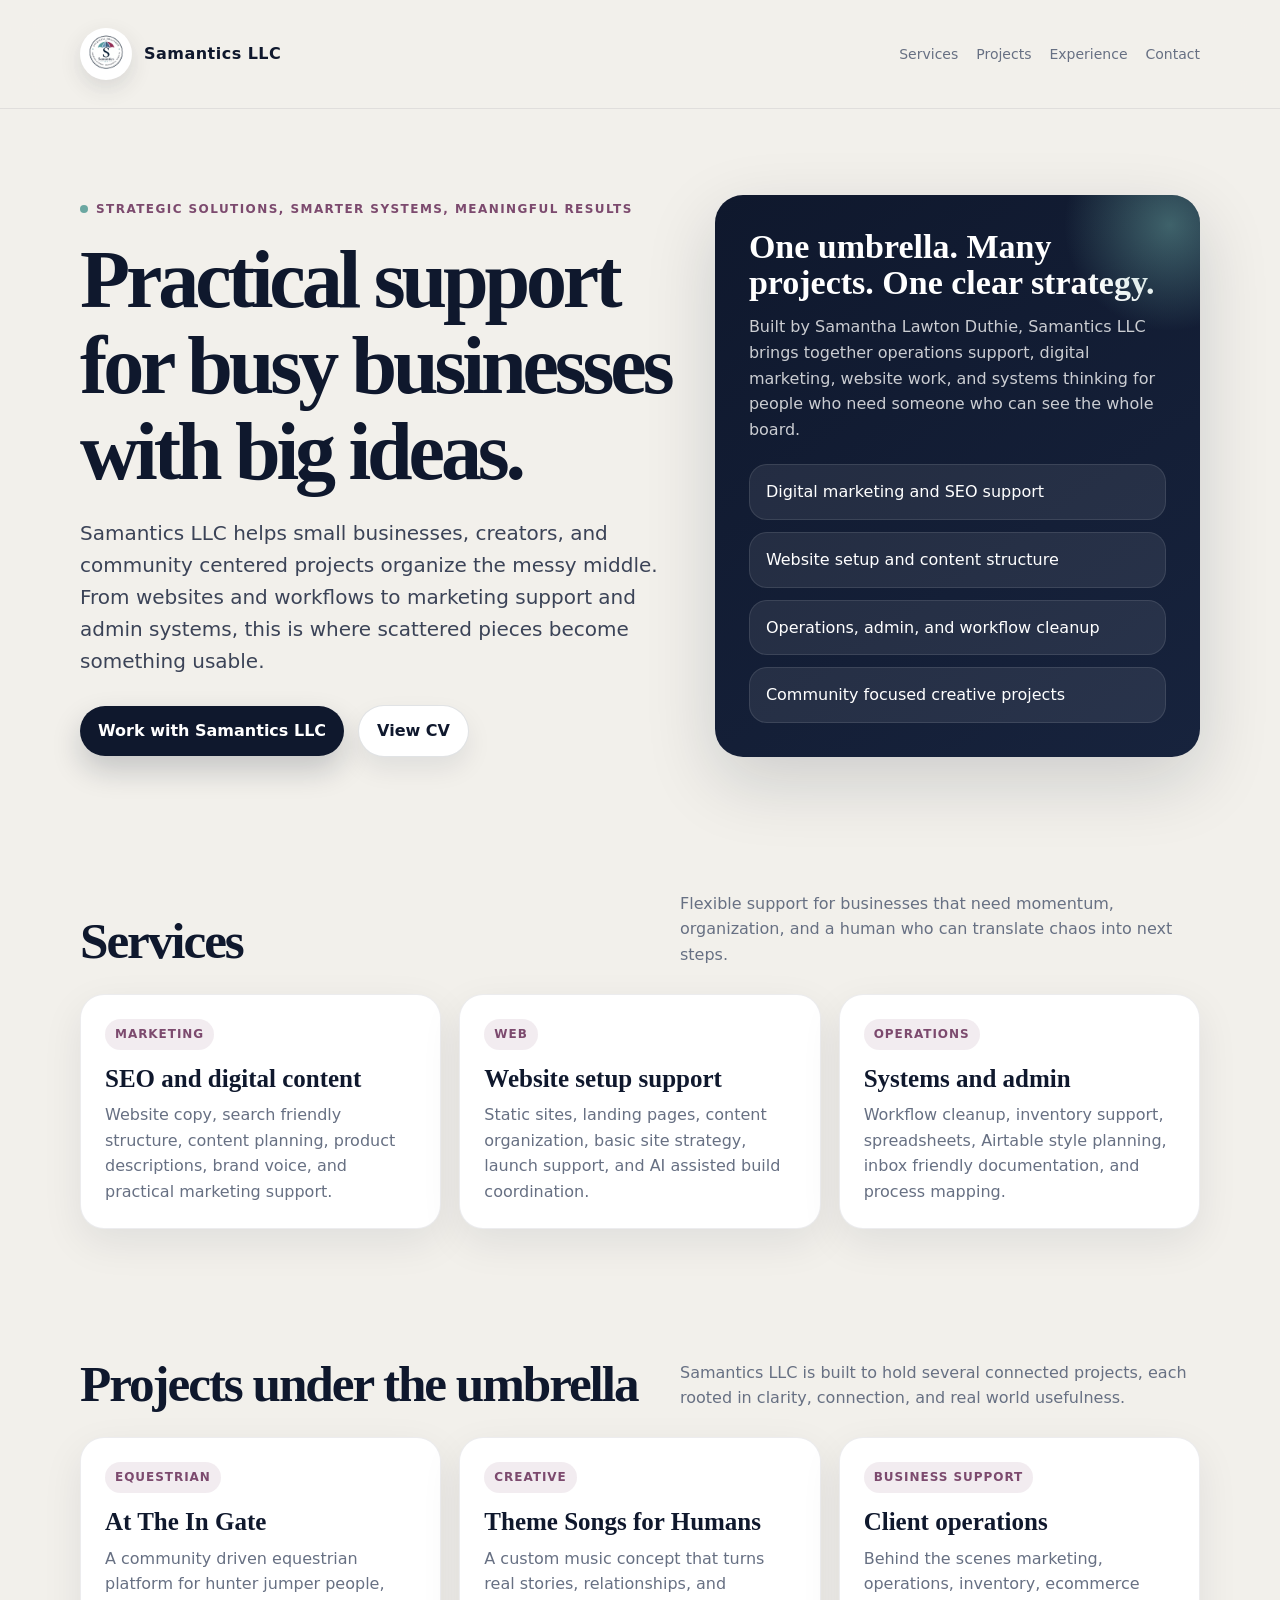
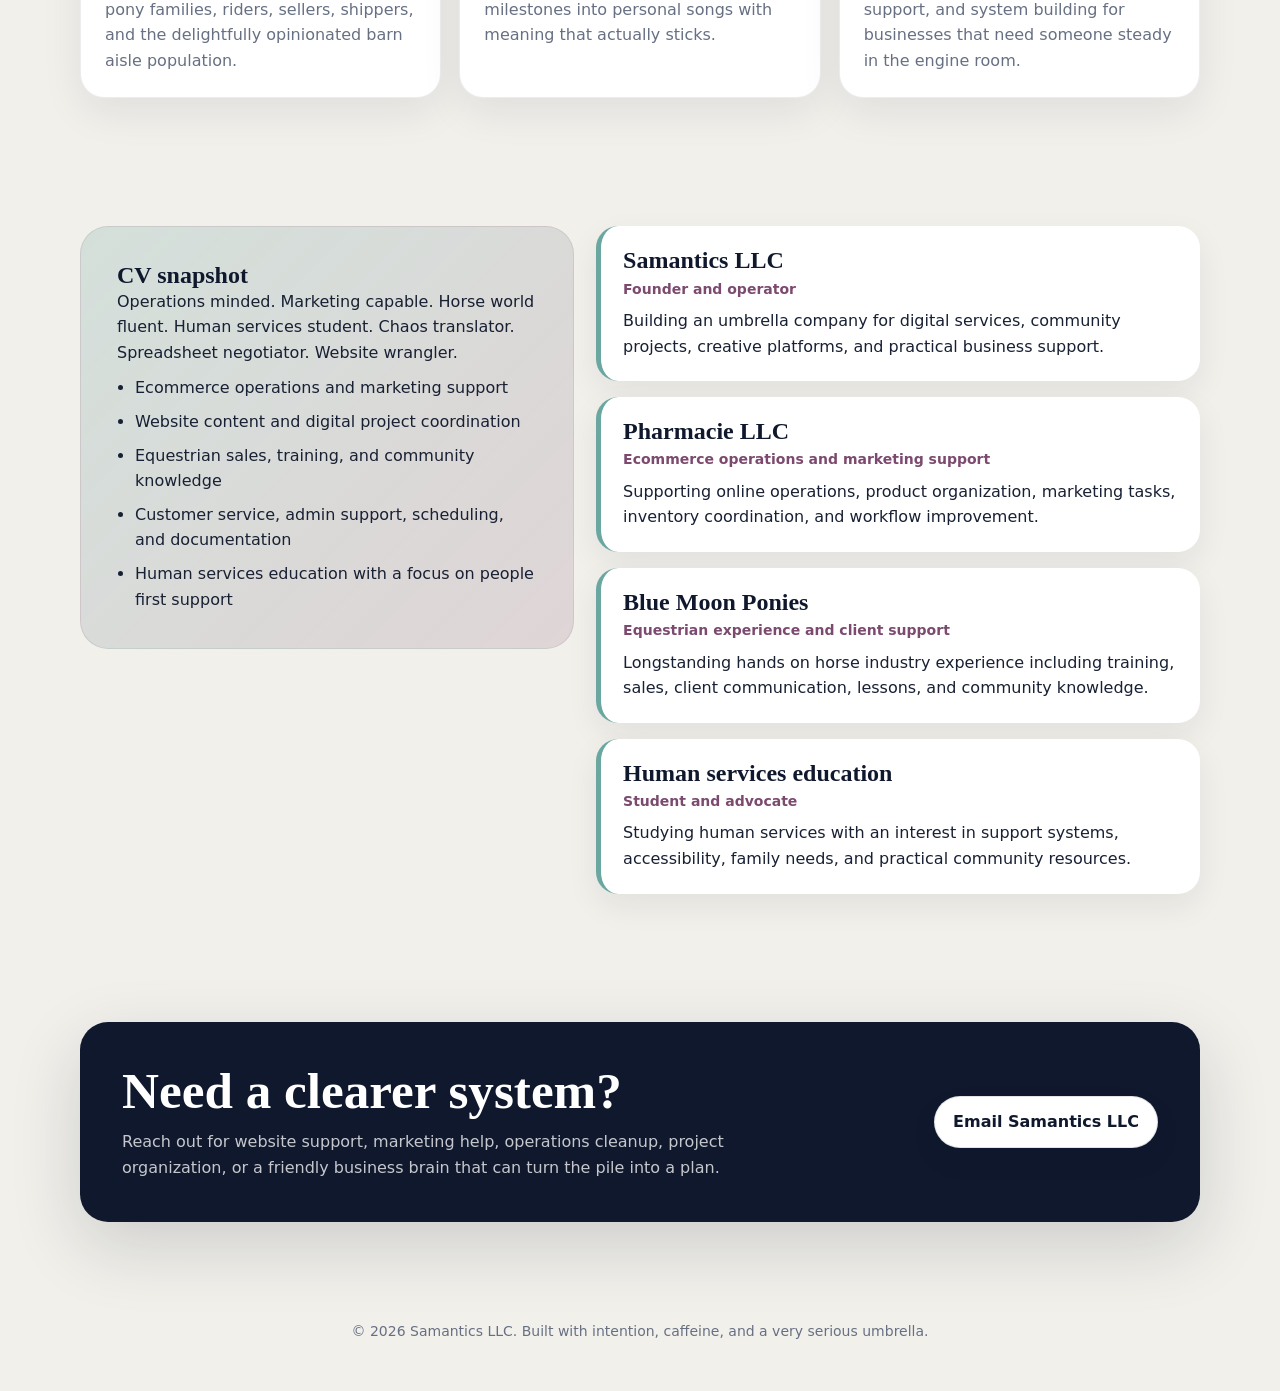
==== index.html @ dbeb3ad8 "first commit" ====
<!DOCTYPE html>
<html lang="en">
<head>
  <meta charset="UTF-8" />
  <meta name="viewport" content="width=device-width, initial-scale=1.0" />
  <title>Samantics LLC | Samantha Lawton Duthie</title>
  <meta name="description" content="Samantics LLC provides strategic solutions, smarter systems, and meaningful results for small businesses, creators, and community driven projects." />
  <style>
    :root {
      --navy: #0f182d;
      --teal: #6ba7a1;
      --blue: #8faec9;
      --plum: #7c4a6e;
      --coral: #e18a7a;
      --cream: #f2f0eb;
      --white: #ffffff;
      --ink: #182033;
      --muted: #677083;
      --shadow: 0 24px 70px rgba(15, 24, 45, 0.16);
      --radius: 28px;
    }

    * {
      box-sizing: border-box;
      margin: 0;
      padding: 0;
    }

    body {
      font-family: Inter, ui-sans-serif, system-ui, -apple-system, BlinkMacSystemFont, "Segoe UI", sans-serif;
      background: var(--cream);
      color: var(--ink);
      line-height: 1.6;
    }

    a {
      color: inherit;
      text-decoration: none;
    }

    .page {
      width: min(1120px, calc(100% - 32px));
      margin: 0 auto;
    }

    header {
      padding: 28px 0;
      position: sticky;
      top: 0;
      z-index: 10;
      backdrop-filter: blur(16px);
      background: rgba(242, 240, 235, 0.84);
      border-bottom: 1px solid rgba(15, 24, 45, 0.08);
    }

    .nav {
      display: flex;
      align-items: center;
      justify-content: space-between;
      gap: 24px;
    }

    .brand {
      display: flex;
      align-items: center;
      gap: 12px;
      font-weight: 800;
      letter-spacing: 0.03em;
      color: var(--navy);
    }

    .brand-mark {
      width: 42px;
      height: 42px;
      border-radius: 999px;
      border: 2px solid var(--navy);
      display: grid;
      place-items: center;
      font-family: Georgia, serif;
      font-size: 28px;
      font-weight: 700;
      background: var(--white);
      box-shadow: 0 8px 22px rgba(15, 24, 45, 0.12);
    }

    .nav-links {
      display: flex;
      align-items: center;
      gap: 18px;
      font-size: 14px;
      color: var(--muted);
    }

    .nav-links a:hover {
      color: var(--plum);
    }

    .button {
      display: inline-flex;
      align-items: center;
      justify-content: center;
      border-radius: 999px;
      padding: 12px 18px;
      background: var(--navy);
      color: var(--white);
      font-weight: 700;
      box-shadow: 0 14px 30px rgba(15, 24, 45, 0.2);
      transition: transform 0.2s ease, box-shadow 0.2s ease;
    }

    .button:hover {
      transform: translateY(-2px);
      box-shadow: 0 18px 36px rgba(15, 24, 45, 0.24);
    }

    .hero {
      padding: 86px 0 70px;
      display: grid;
      grid-template-columns: 1.1fr 0.9fr;
      gap: 42px;
      align-items: center;
    }

    .eyebrow {
      display: inline-flex;
      align-items: center;
      gap: 8px;
      color: var(--plum);
      font-weight: 800;
      letter-spacing: 0.12em;
      text-transform: uppercase;
      font-size: 12px;
      margin-bottom: 18px;
    }

    .eyebrow span {
      width: 8px;
      height: 8px;
      border-radius: 999px;
      background: var(--teal);
    }

    h1, h2, h3 {
      font-family: Georgia, "Times New Roman", serif;
      line-height: 1.05;
      color: var(--navy);
    }

    h1 {
      font-size: clamp(44px, 7vw, 82px);
      letter-spacing: -0.05em;
      margin-bottom: 22px;
    }

    .hero p {
      font-size: 20px;
      color: #3b4357;
      max-width: 680px;
      margin-bottom: 28px;
    }

    .hero-actions {
      display: flex;
      flex-wrap: wrap;
      gap: 14px;
      align-items: center;
    }

    .button.secondary {
      background: var(--white);
      color: var(--navy);
      border: 1px solid rgba(15, 24, 45, 0.12);
      box-shadow: 0 12px 26px rgba(15, 24, 45, 0.08);
    }

    .hero-card {
      background: linear-gradient(145deg, var(--navy), #17233d);
      color: var(--white);
      border-radius: var(--radius);
      padding: 34px;
      box-shadow: var(--shadow);
      position: relative;
      overflow: hidden;
    }

    .hero-card::before {
      content: "";
      position: absolute;
      inset: -80px -80px auto auto;
      width: 220px;
      height: 220px;
      border-radius: 999px;
      background: radial-gradient(circle, rgba(107, 167, 161, 0.5), transparent 68%);
    }

    .hero-card h2 {
      color: var(--white);
      font-size: 34px;
      margin-bottom: 14px;
    }

    .hero-card p {
      color: rgba(255, 255, 255, 0.78);
      font-size: 16px;
      margin-bottom: 22px;
    }

    .quick-list {
      display: grid;
      gap: 12px;
    }

    .quick-list div {
      padding: 14px 16px;
      border-radius: 18px;
      background: rgba(255, 255, 255, 0.08);
      border: 1px solid rgba(255, 255, 255, 0.1);
    }

    section {
      padding: 64px 0;
    }

    .section-head {
      display: flex;
      align-items: end;
      justify-content: space-between;
      gap: 24px;
      margin-bottom: 26px;
    }

    .section-head h2 {
      font-size: clamp(34px, 4vw, 52px);
      letter-spacing: -0.04em;
    }

    .section-head p {
      color: var(--muted);
      max-width: 520px;
    }

    .grid {
      display: grid;
      grid-template-columns: repeat(3, 1fr);
      gap: 18px;
    }

    .card {
      background: var(--white);
      border-radius: 24px;
      padding: 24px;
      border: 1px solid rgba(15, 24, 45, 0.08);
      box-shadow: 0 14px 40px rgba(15, 24, 45, 0.08);
    }

    .card h3 {
      font-size: 25px;
      margin-bottom: 10px;
    }

    .card p, .card li {
      color: var(--muted);
    }

    .tag {
      display: inline-flex;
      margin-bottom: 16px;
      color: var(--plum);
      background: rgba(124, 74, 110, 0.1);
      border-radius: 999px;
      padding: 6px 10px;
      font-size: 12px;
      font-weight: 800;
      text-transform: uppercase;
      letter-spacing: 0.08em;
    }

    .split {
      display: grid;
      grid-template-columns: 0.9fr 1.1fr;
      gap: 22px;
      align-items: start;
    }

    .resume-list {
      display: grid;
      gap: 16px;
    }

    .resume-item {
      padding: 22px;
      background: var(--white);
      border-radius: 22px;
      border-left: 5px solid var(--teal);
      box-shadow: 0 12px 32px rgba(15, 24, 45, 0.07);
    }

    .resume-item h3 {
      font-size: 24px;
      margin-bottom: 4px;
    }

    .meta {
      color: var(--plum);
      font-weight: 800;
      font-size: 14px;
      margin-bottom: 8px;
    }

    ul {
      padding-left: 18px;
      margin-top: 10px;
    }

    li + li {
      margin-top: 8px;
    }

    .banner {
      background: linear-gradient(135deg, rgba(107, 167, 161, 0.22), rgba(124, 74, 110, 0.16));
      border-radius: var(--radius);
      padding: 36px;
      border: 1px solid rgba(15, 24, 45, 0.08);
    }

    .contact {
      background: var(--navy);
      color: var(--white);
      border-radius: var(--radius);
      padding: 42px;
      display: grid;
      grid-template-columns: 1fr auto;
      gap: 22px;
      align-items: center;
      box-shadow: var(--shadow);
    }

    .contact h2 {
      color: var(--white);
      font-size: clamp(34px, 4vw, 54px);
      margin-bottom: 12px;
    }

    .contact p {
      color: rgba(255, 255, 255, 0.76);
      max-width: 650px;
    }

    footer {
      padding: 34px 0 48px;
      color: var(--muted);
      font-size: 14px;
      text-align: center;
    }

    @media (max-width: 900px) {
      .hero, .split, .contact {
        grid-template-columns: 1fr;
      }

      .grid {
        grid-template-columns: 1fr;
      }

      .section-head {
        display: block;
      }

      .section-head p {
        margin-top: 12px;
      }

      .nav-links {
        display: none;
      }
    }
  </style>
</head>
<body>
  <header>
    <div class="page nav">
      <a class="brand" href="#top" aria-label="Samantics LLC home">
        <img src="samantics-logo.png" alt="Samantics LLC Logo" style="width:52px;height:52px;border-radius:999px;object-fit:contain;background:white;padding:2px;box-shadow:0 8px 22px rgba(15,24,45,0.12);">
        <span>Samantics LLC</span>
      </a>
      <nav class="nav-links" aria-label="Main navigation">
        <a href="#services">Services</a>
        <a href="#projects">Projects</a>
        <a href="#experience">Experience</a>
        <a href="#contact">Contact</a>
      </nav>
    </div>
  </header>

  <main id="top" class="page">
    <section class="hero">
      <div>
        <div class="eyebrow"><span></span> Strategic solutions, smarter systems, meaningful results</div>
        <h1>Practical support for busy businesses with big ideas.</h1>
        <p>Samantics LLC helps small businesses, creators, and community centered projects organize the messy middle. From websites and workflows to marketing support and admin systems, this is where scattered pieces become something usable.</p>
        <div class="hero-actions">
          <a class="button" href="mailto:slduthie@gmail.com">Work with Samantics LLC</a>
          <a class="button secondary" href="#experience">View CV</a>
        </div>
      </div>
      <aside class="hero-card" aria-label="About Samantics">
        <h2>One umbrella. Many projects. One clear strategy.</h2>
        <p>Built by Samantha Lawton Duthie, Samantics LLC brings together operations support, digital marketing, website work, and systems thinking for people who need someone who can see the whole board.</p>
        <div class="quick-list">
          <div>Digital marketing and SEO support</div>
          <div>Website setup and content structure</div>
          <div>Operations, admin, and workflow cleanup</div>
          <div>Community focused creative projects</div>
        </div>
      </aside>
    </section>

    <section id="services">
      <div class="section-head">
        <h2>Services</h2>
        <p>Flexible support for businesses that need momentum, organization, and a human who can translate chaos into next steps.</p>
      </div>
      <div class="grid">
        <article class="card">
          <span class="tag">Marketing</span>
          <h3>SEO and digital content</h3>
          <p>Website copy, search friendly structure, content planning, product descriptions, brand voice, and practical marketing support.</p>
        </article>
        <article class="card">
          <span class="tag">Web</span>
          <h3>Website setup support</h3>
          <p>Static sites, landing pages, content organization, basic site strategy, launch support, and AI assisted build coordination.</p>
        </article>
        <article class="card">
          <span class="tag">Operations</span>
          <h3>Systems and admin</h3>
          <p>Workflow cleanup, inventory support, spreadsheets, Airtable style planning, inbox friendly documentation, and process mapping.</p>
        </article>
      </div>
    </section>

    <section id="projects">
      <div class="section-head">
        <h2>Projects under the umbrella</h2>
        <p>Samantics LLC is built to hold several connected projects, each rooted in clarity, connection, and real world usefulness.</p>
      </div>
      <div class="grid">
        <article class="card">
          <span class="tag">Equestrian</span>
          <h3>At The In Gate</h3>
          <p>A community driven equestrian platform for hunter jumper people, pony families, riders, sellers, shippers, and the delightfully opinionated barn aisle population.</p>
        </article>
        <article class="card">
          <span class="tag">Creative</span>
          <h3>Theme Songs for Humans</h3>
          <p>A custom music concept that turns real stories, relationships, and milestones into personal songs with meaning that actually sticks.</p>
        </article>
        <article class="card">
          <span class="tag">Business support</span>
          <h3>Client operations</h3>
          <p>Behind the scenes marketing, operations, inventory, ecommerce support, and system building for businesses that need someone steady in the engine room.</p>
        </article>
      </div>
    </section>

    <section id="experience">
      <div class="split">
        <div class="banner">
          <h2>CV snapshot</h2>
          <p>Operations minded. Marketing capable. Horse world fluent. Human services student. Chaos translator. Spreadsheet negotiator. Website wrangler.</p>
          <ul>
            <li>Ecommerce operations and marketing support</li>
            <li>Website content and digital project coordination</li>
            <li>Equestrian sales, training, and community knowledge</li>
            <li>Customer service, admin support, scheduling, and documentation</li>
            <li>Human services education with a focus on people first support</li>
          </ul>
        </div>
        <div class="resume-list">
          <article class="resume-item">
            <h3>Samantics LLC</h3>
            <div class="meta">Founder and operator</div>
            <p>Building an umbrella company for digital services, community projects, creative platforms, and practical business support.</p>
          </article>
          <article class="resume-item">
            <h3>Pharmacie LLC</h3>
            <div class="meta">Ecommerce operations and marketing support</div>
            <p>Supporting online operations, product organization, marketing tasks, inventory coordination, and workflow improvement.</p>
          </article>
          <article class="resume-item">
            <h3>Blue Moon Ponies</h3>
            <div class="meta">Equestrian experience and client support</div>
            <p>Longstanding hands on horse industry experience including training, sales, client communication, lessons, and community knowledge.</p>
          </article>
          <article class="resume-item">
            <h3>Human services education</h3>
            <div class="meta">Student and advocate</div>
            <p>Studying human services with an interest in support systems, accessibility, family needs, and practical community resources.</p>
          </article>
        </div>
      </div>
    </section>

    <section id="contact">
      <div class="contact">
        <div>
          <h2>Need a clearer system?</h2>
          <p>Reach out for website support, marketing help, operations cleanup, project organization, or a friendly business brain that can turn the pile into a plan.</p>
        </div>
        <a class="button secondary" href="mailto:slduthie@gmail.com">Email Samantics LLC</a>
      </div>
    </section>
  </main>

  <footer>
    <div class="page">© <span id="year"></span> Samantics LLC. Built with intention, caffeine, and a very serious umbrella.</div>
  </footer>

  <script>
    document.getElementById("year").textContent = new Date().getFullYear();
  </script>
</body>
</html>
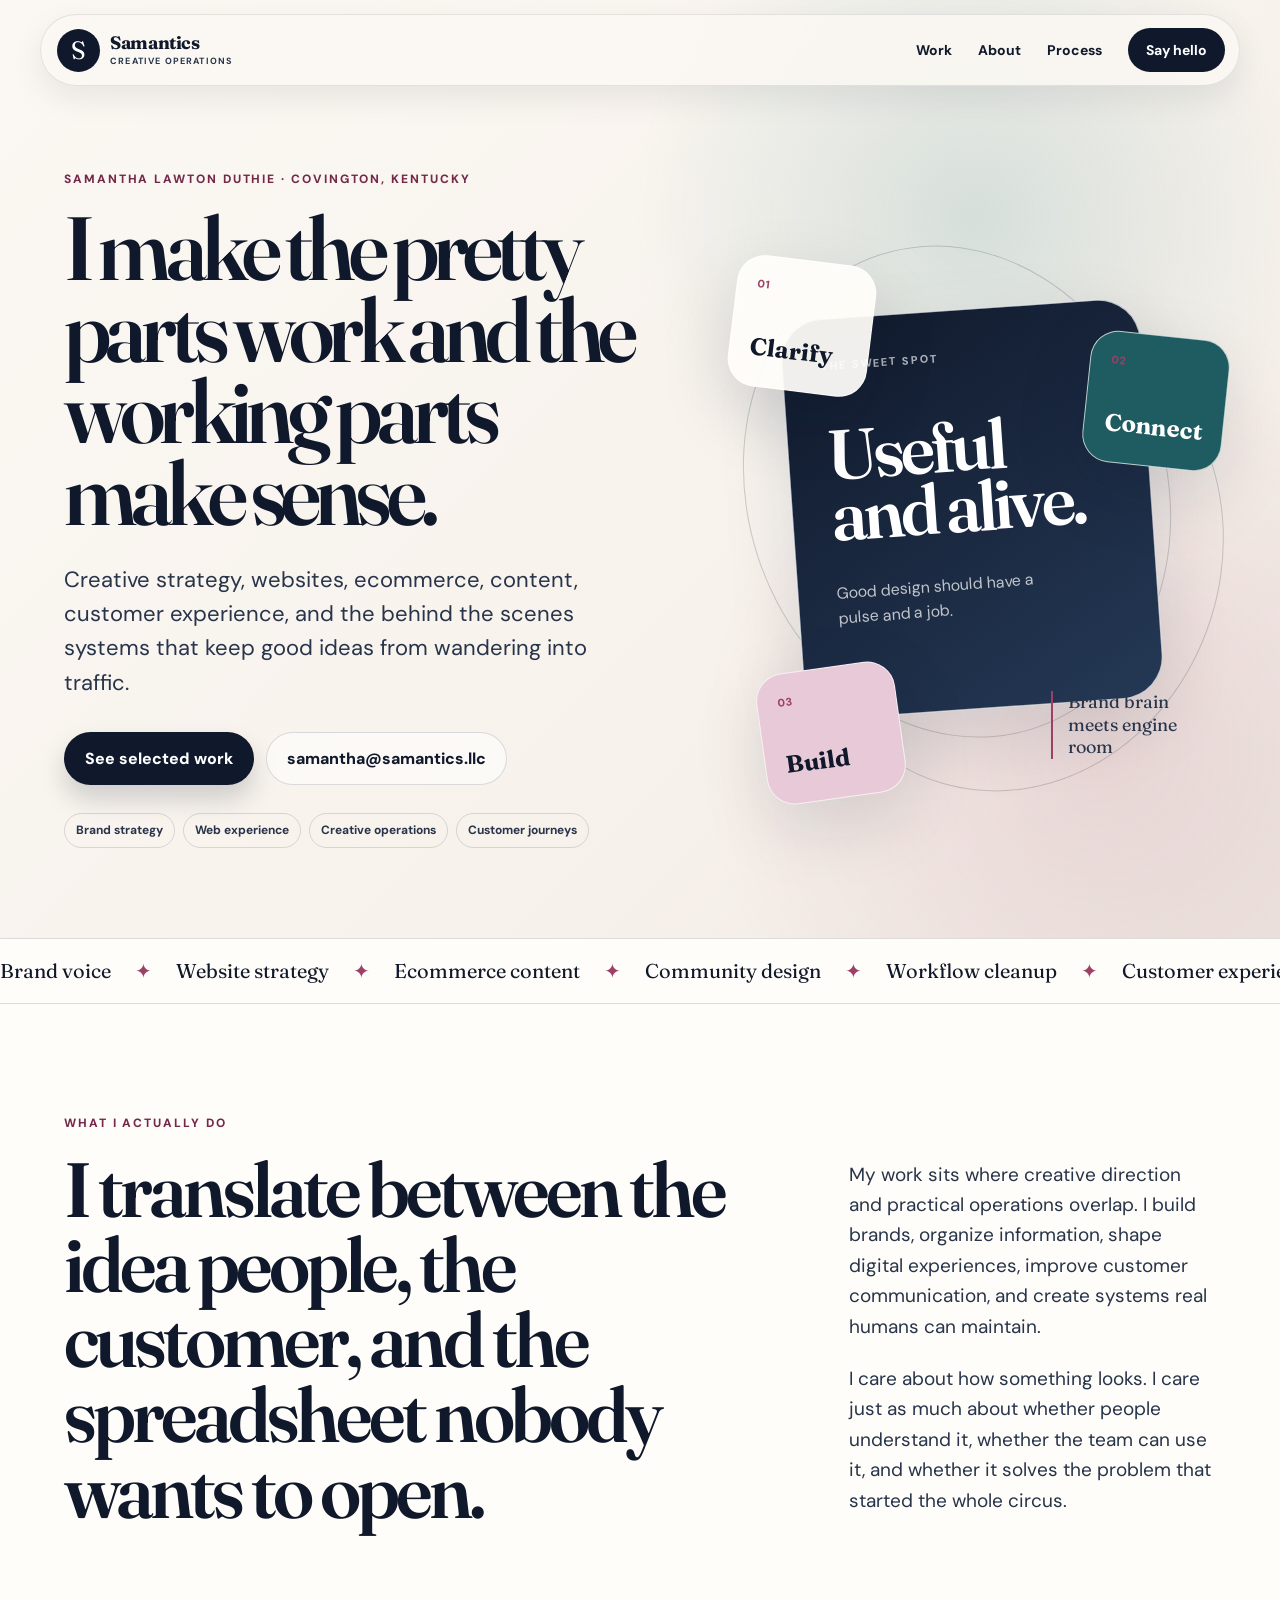
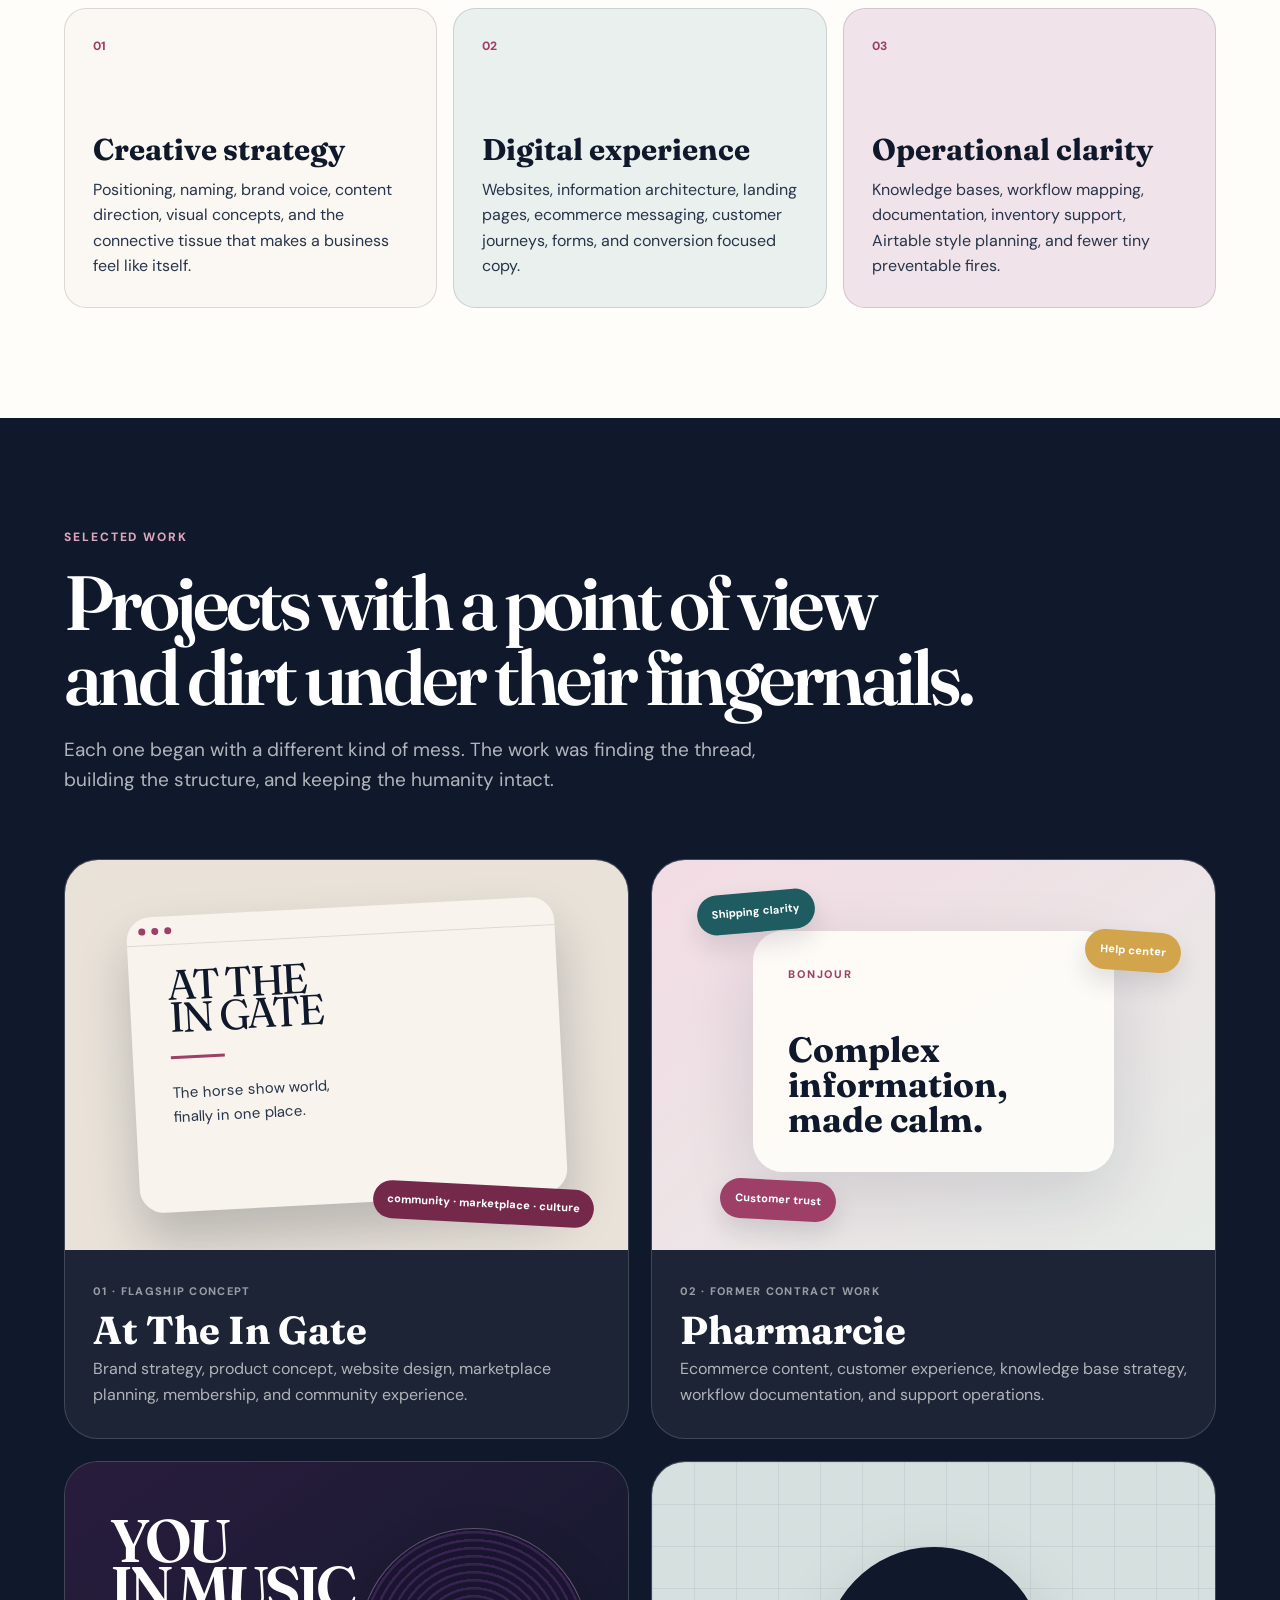
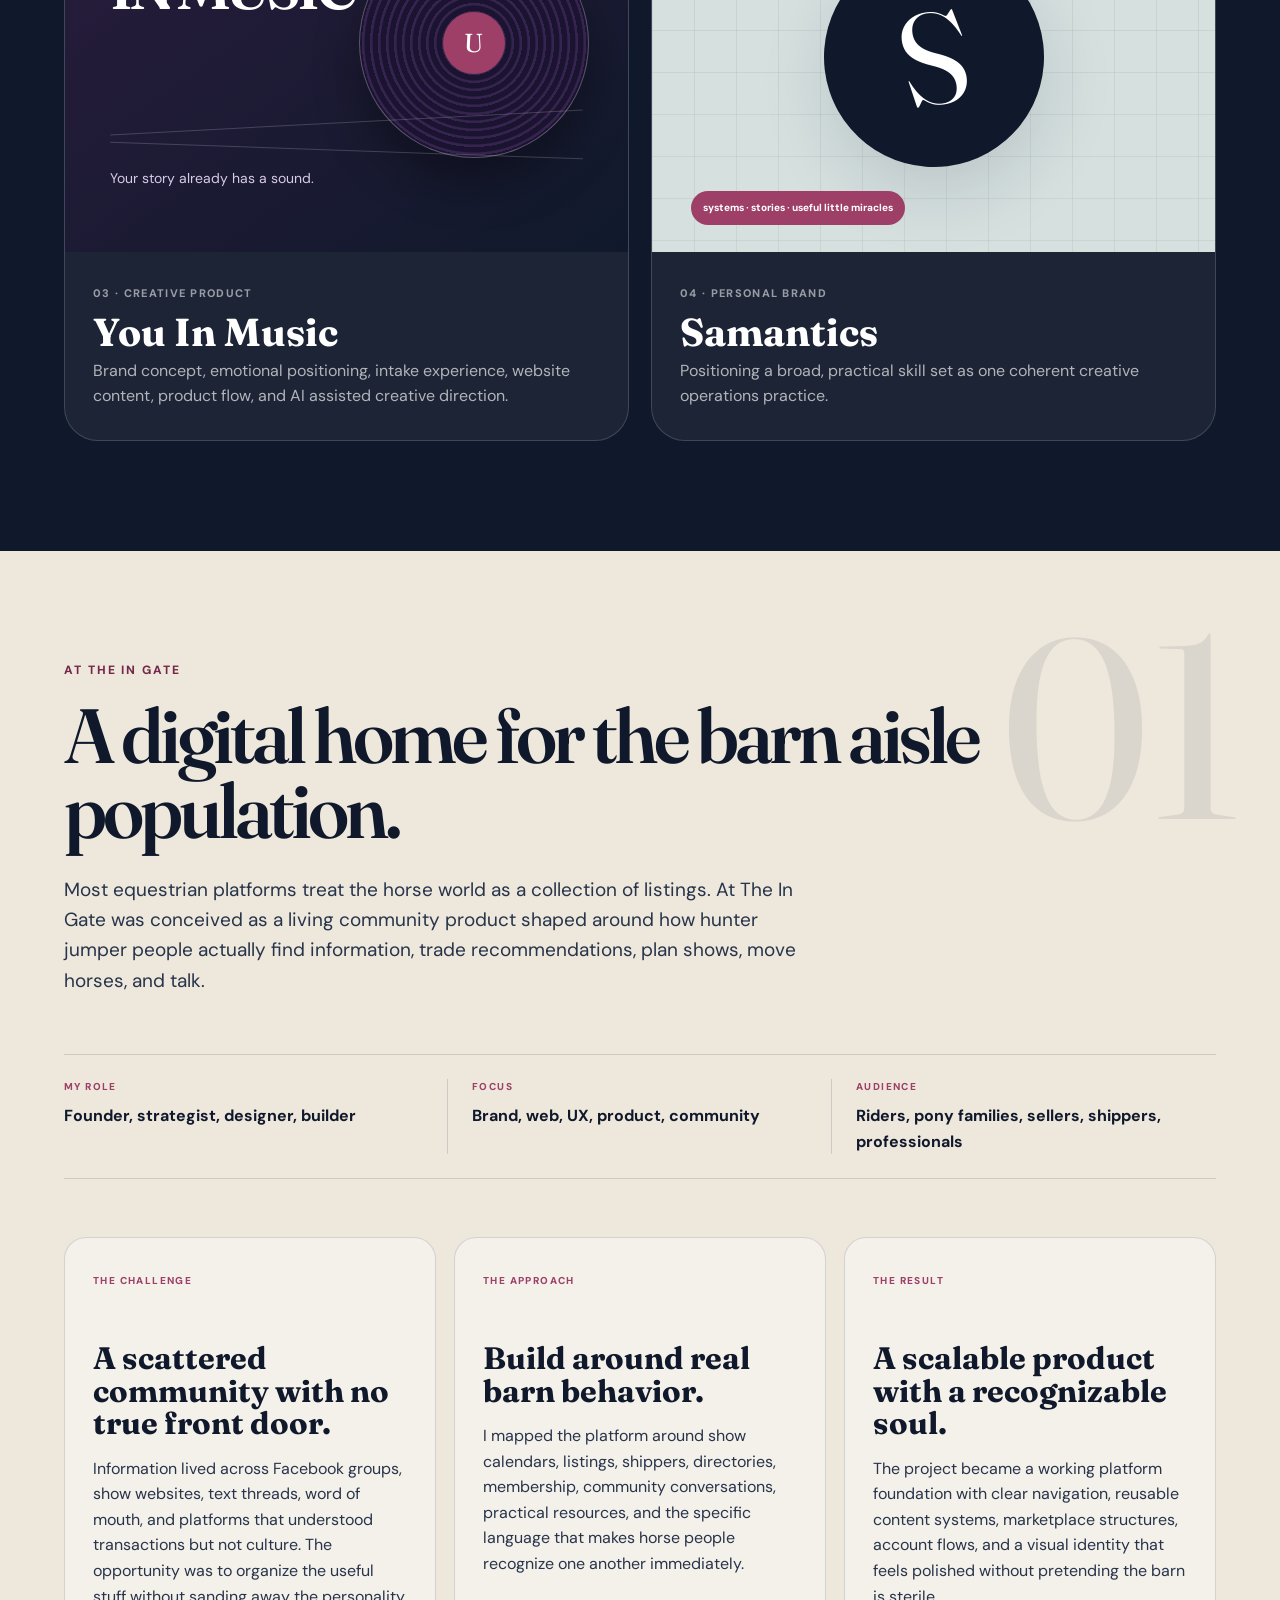
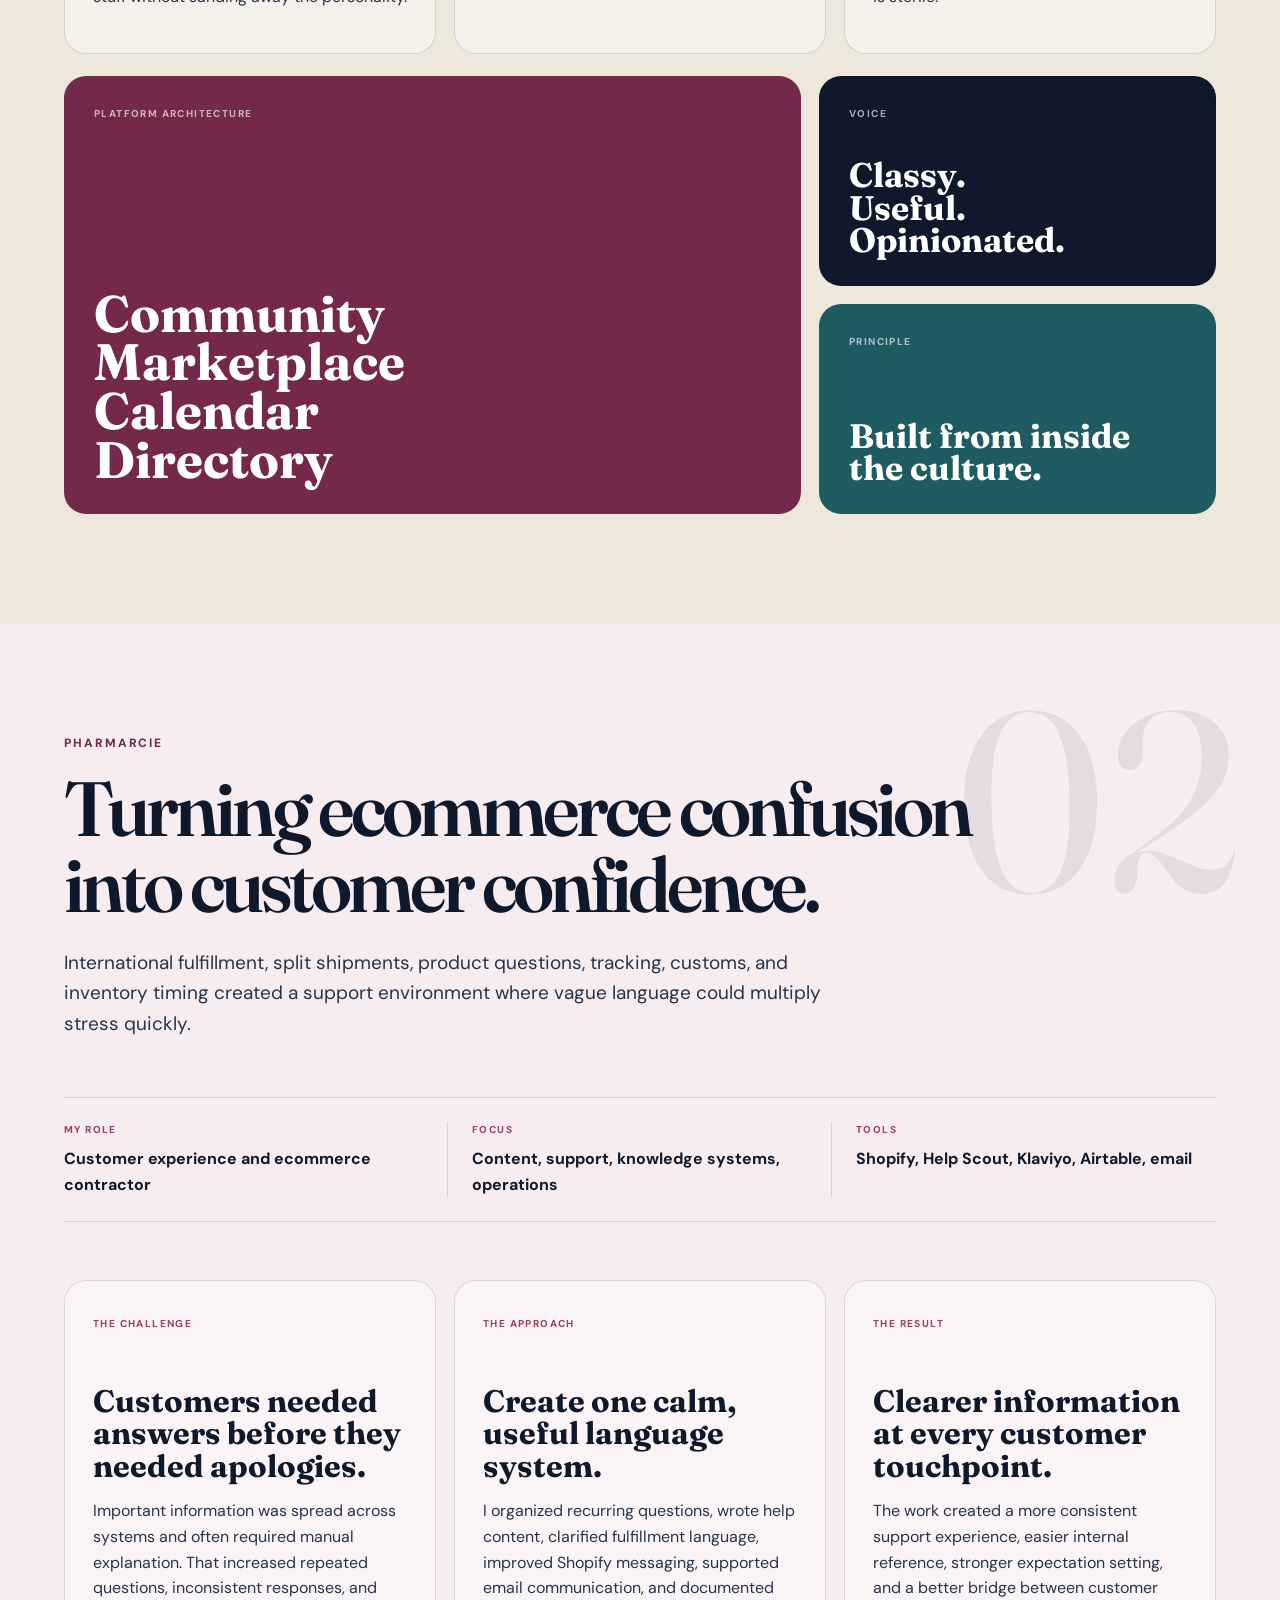
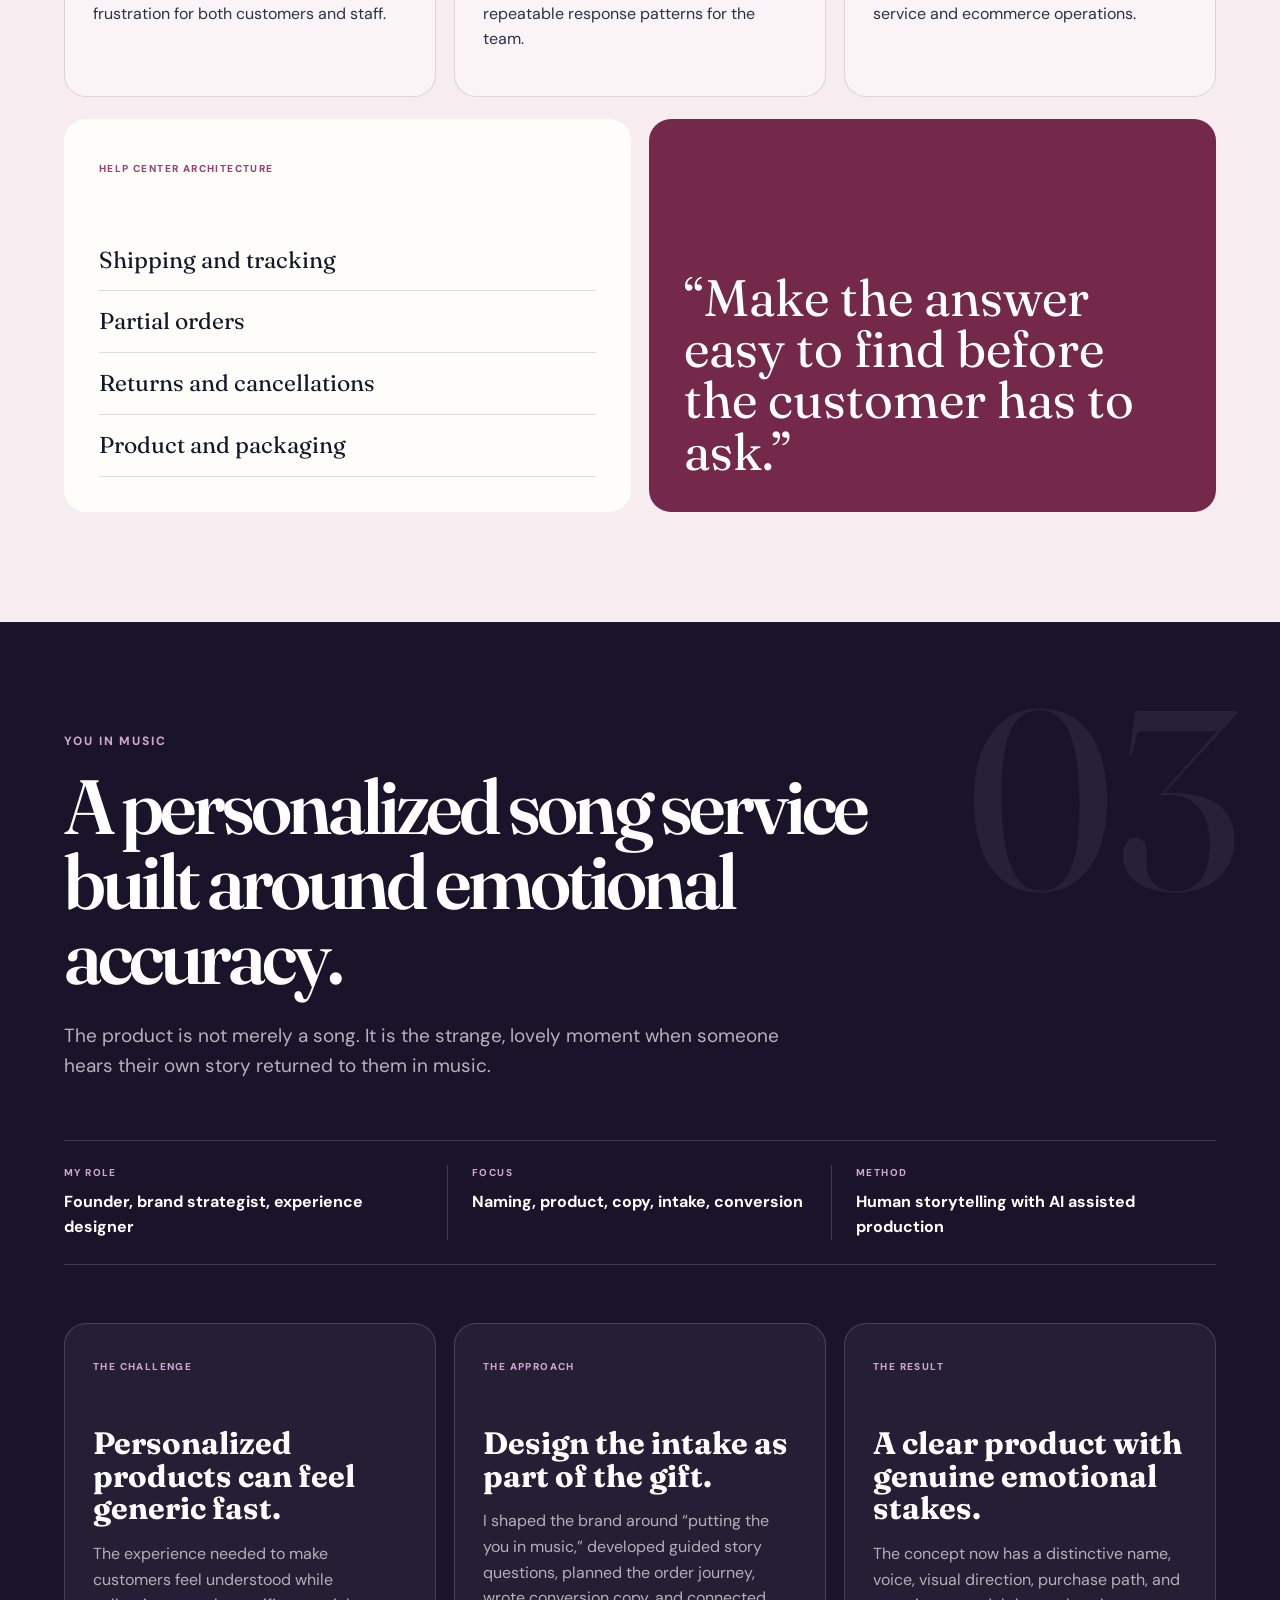
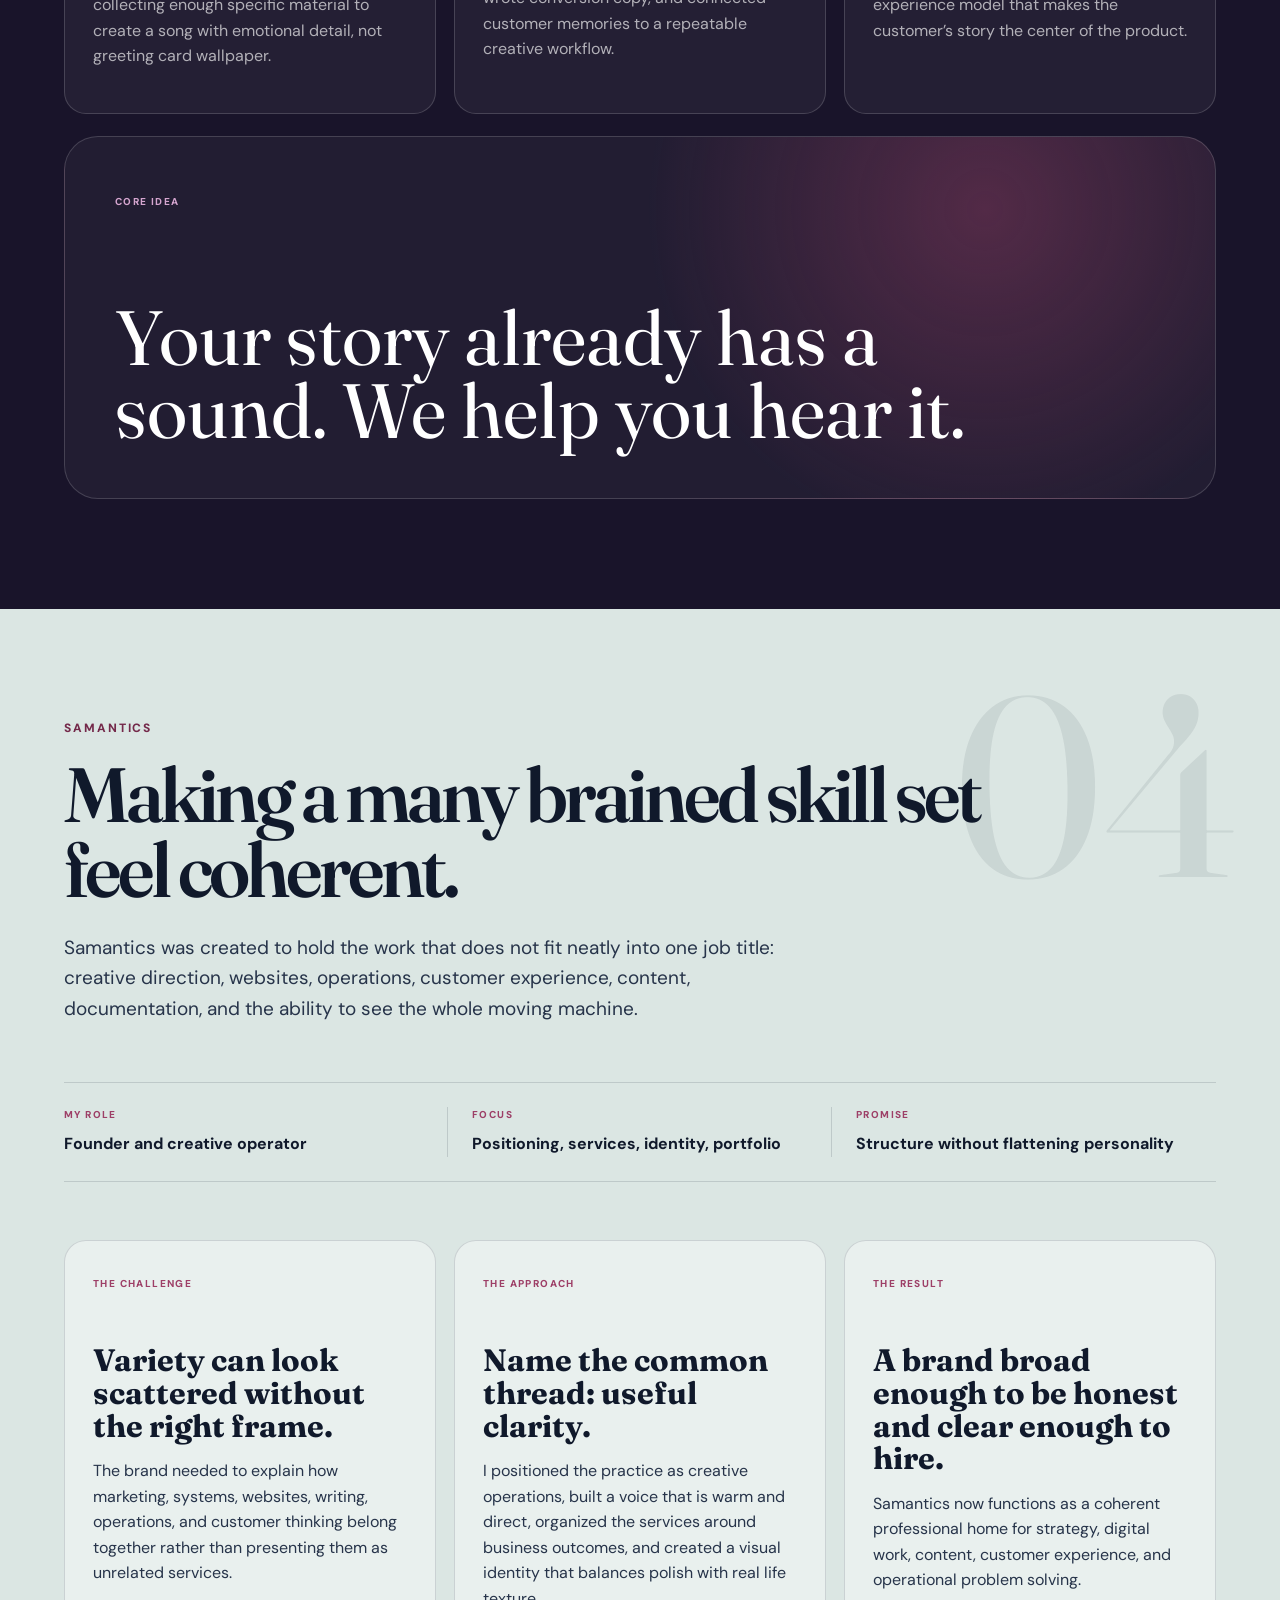
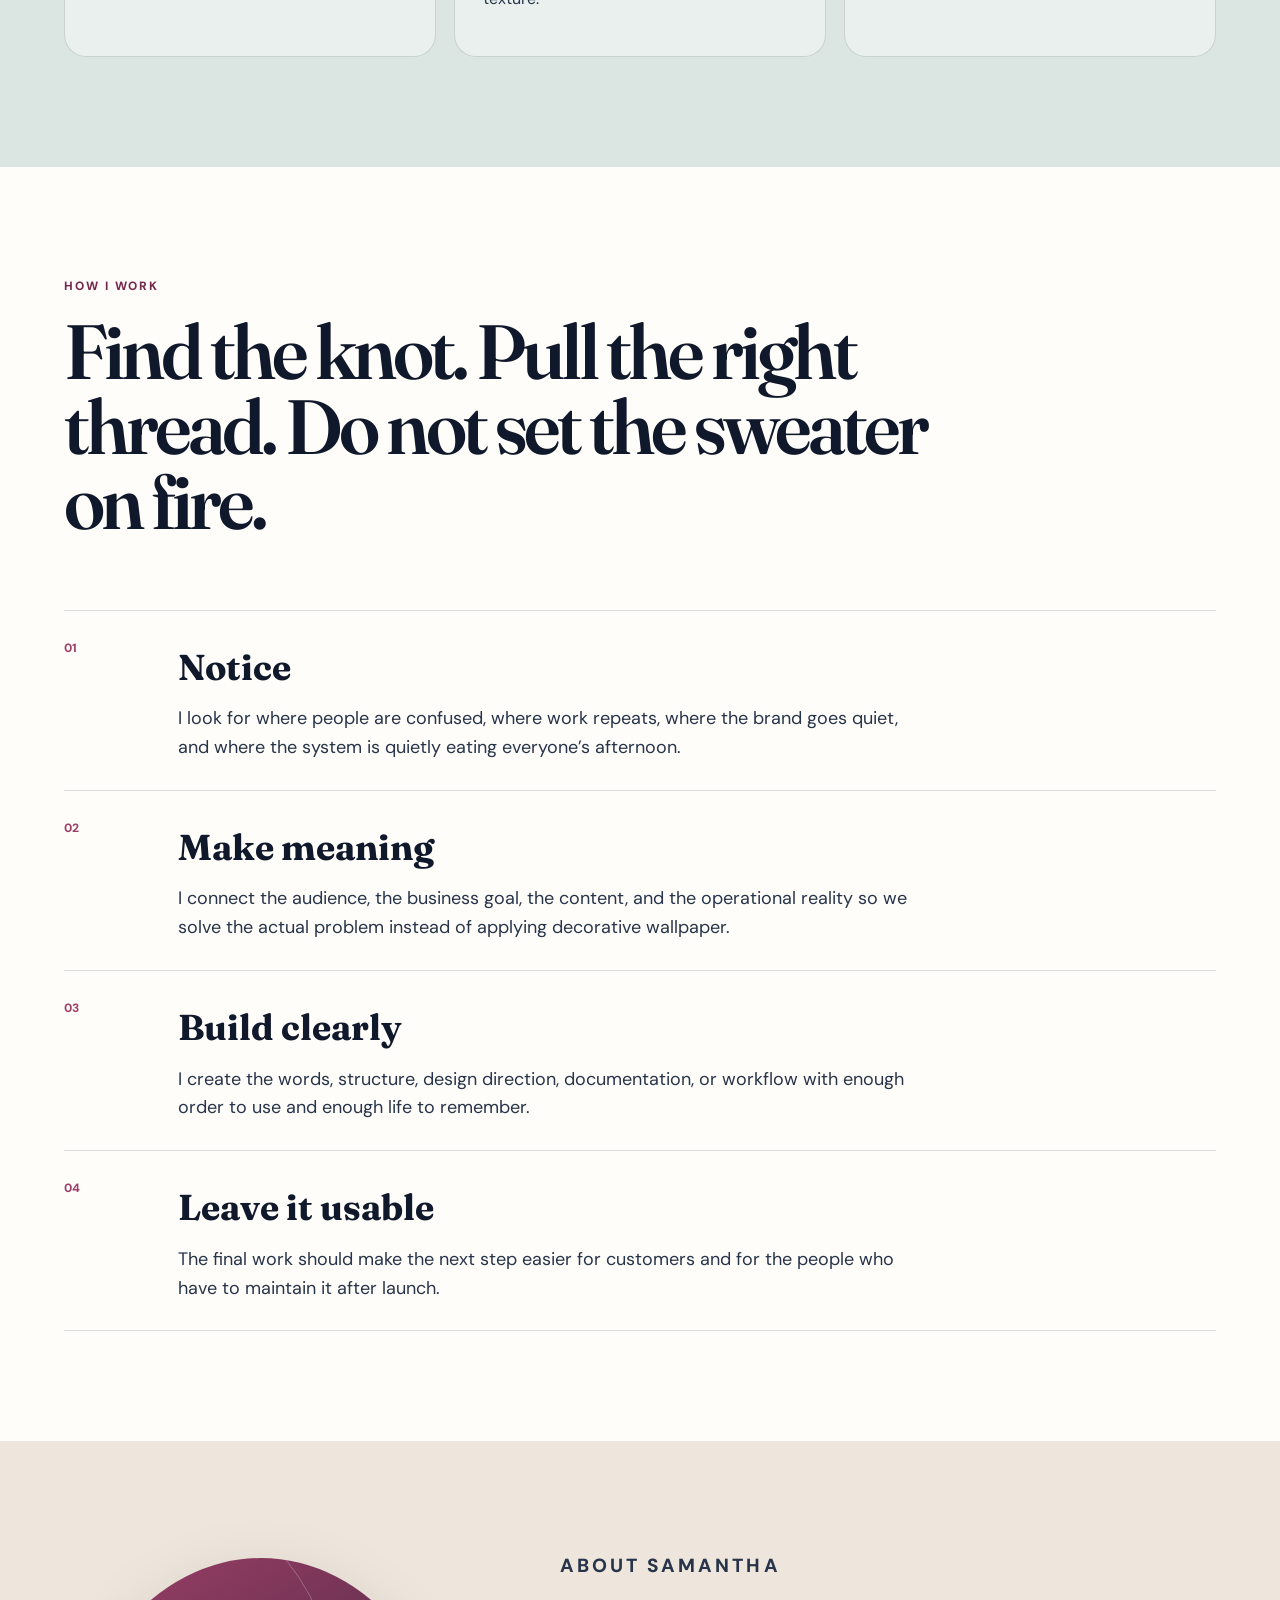
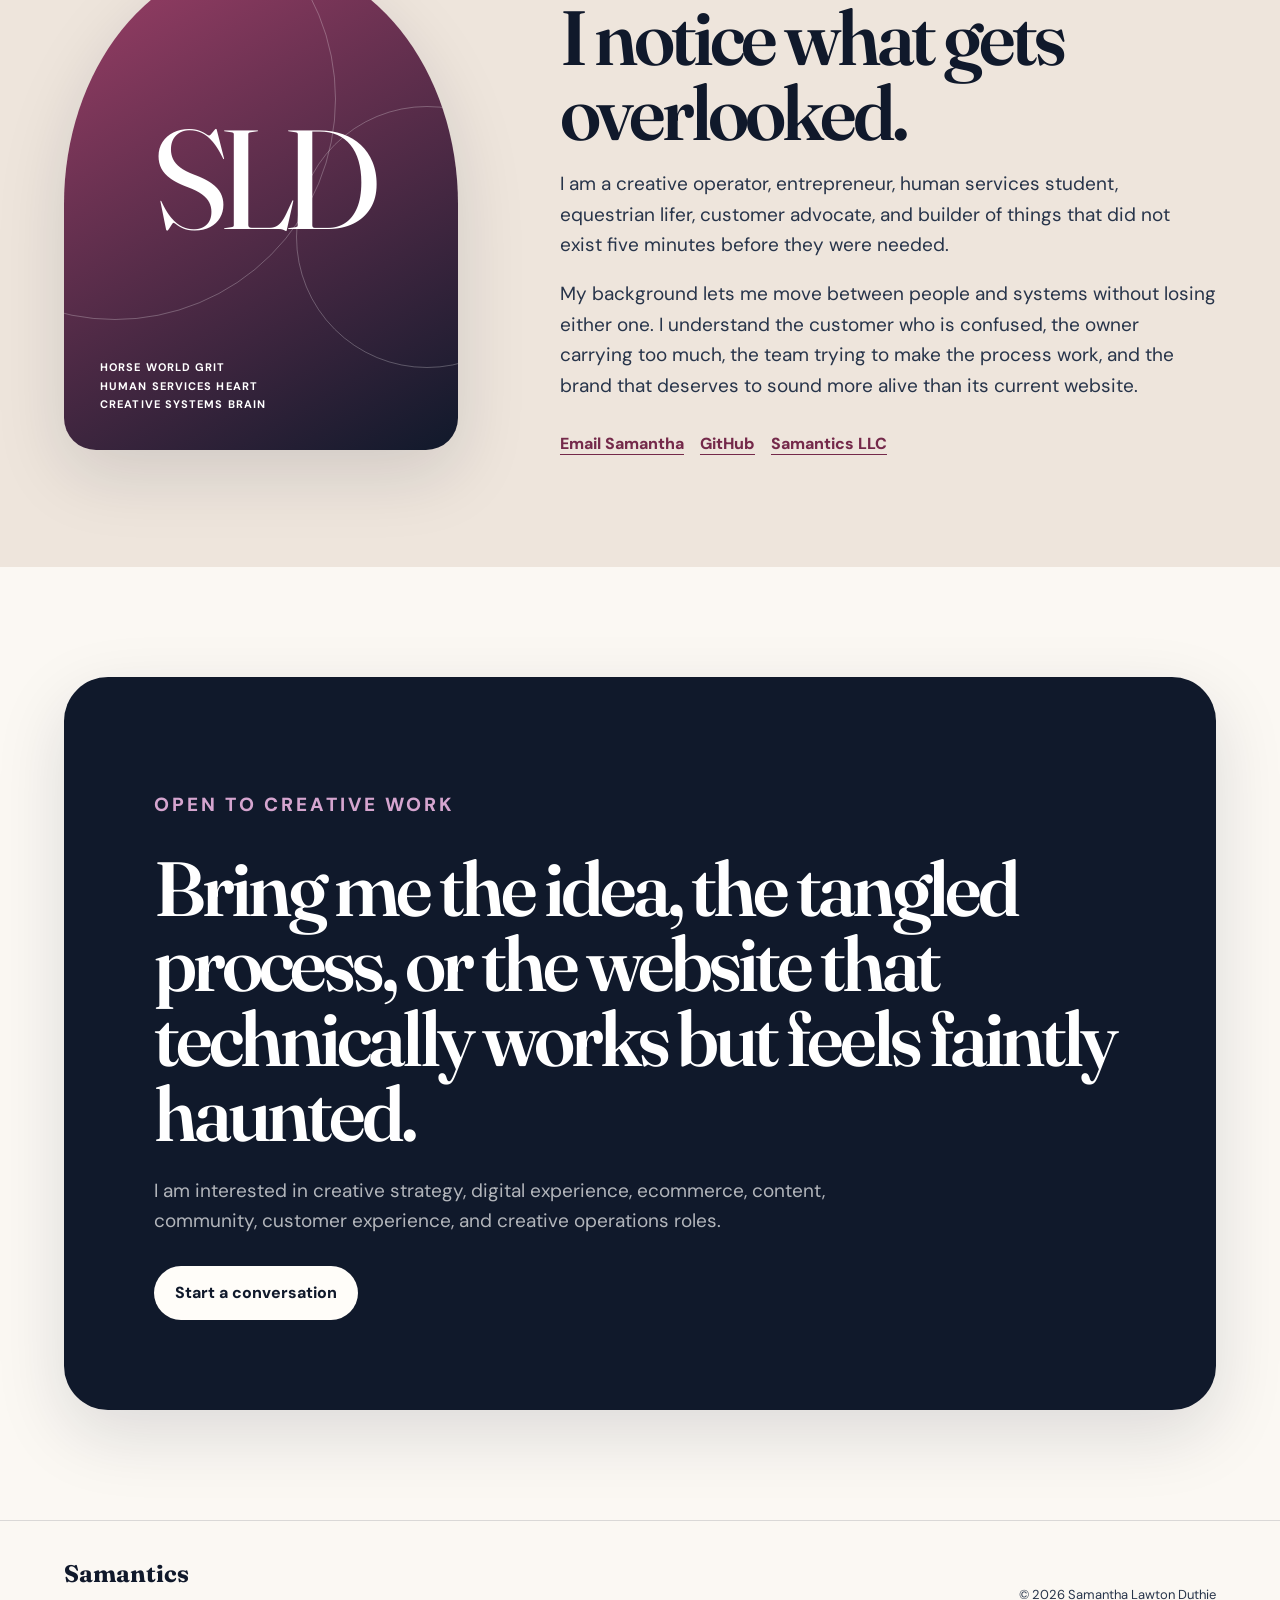
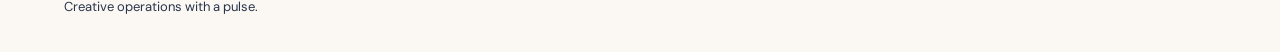
==== commit 87db2963: "build creative operations portfolio" ====
--- a/index.html
+++ b/index.html
@@ -1,523 +1,203 @@
-<!DOCTYPE html>
+<!doctype html>
 <html lang="en">
 <head>
-  <meta charset="UTF-8" />
-  <meta name="viewport" content="width=device-width, initial-scale=1.0" />
-  <title>Samantics LLC | Samantha Lawton Duthie</title>
-  <meta name="description" content="Samantics LLC provides strategic solutions, smarter systems, and meaningful results for small businesses, creators, and community driven projects." />
-  <style>
-    :root {
-      --navy: #0f182d;
-      --teal: #6ba7a1;
-      --blue: #8faec9;
-      --plum: #7c4a6e;
-      --coral: #e18a7a;
-      --cream: #f2f0eb;
-      --white: #ffffff;
-      --ink: #182033;
-      --muted: #677083;
-      --shadow: 0 24px 70px rgba(15, 24, 45, 0.16);
-      --radius: 28px;
-    }
-
-    * {
-      box-sizing: border-box;
-      margin: 0;
-      padding: 0;
-    }
-
-    body {
-      font-family: Inter, ui-sans-serif, system-ui, -apple-system, BlinkMacSystemFont, "Segoe UI", sans-serif;
-      background: var(--cream);
-      color: var(--ink);
-      line-height: 1.6;
-    }
-
-    a {
-      color: inherit;
-      text-decoration: none;
-    }
-
-    .page {
-      width: min(1120px, calc(100% - 32px));
-      margin: 0 auto;
-    }
-
-    header {
-      padding: 28px 0;
-      position: sticky;
-      top: 0;
-      z-index: 10;
-      backdrop-filter: blur(16px);
-      background: rgba(242, 240, 235, 0.84);
-      border-bottom: 1px solid rgba(15, 24, 45, 0.08);
-    }
-
-    .nav {
-      display: flex;
-      align-items: center;
-      justify-content: space-between;
-      gap: 24px;
-    }
-
-    .brand {
-      display: flex;
-      align-items: center;
-      gap: 12px;
-      font-weight: 800;
-      letter-spacing: 0.03em;
-      color: var(--navy);
-    }
-
-    .brand-mark {
-      width: 42px;
-      height: 42px;
-      border-radius: 999px;
-      border: 2px solid var(--navy);
-      display: grid;
-      place-items: center;
-      font-family: Georgia, serif;
-      font-size: 28px;
-      font-weight: 700;
-      background: var(--white);
-      box-shadow: 0 8px 22px rgba(15, 24, 45, 0.12);
-    }
-
-    .nav-links {
-      display: flex;
-      align-items: center;
-      gap: 18px;
-      font-size: 14px;
-      color: var(--muted);
-    }
-
-    .nav-links a:hover {
-      color: var(--plum);
-    }
-
-    .button {
-      display: inline-flex;
-      align-items: center;
-      justify-content: center;
-      border-radius: 999px;
-      padding: 12px 18px;
-      background: var(--navy);
-      color: var(--white);
-      font-weight: 700;
-      box-shadow: 0 14px 30px rgba(15, 24, 45, 0.2);
-      transition: transform 0.2s ease, box-shadow 0.2s ease;
-    }
-
-    .button:hover {
-      transform: translateY(-2px);
-      box-shadow: 0 18px 36px rgba(15, 24, 45, 0.24);
-    }
-
-    .hero {
-      padding: 86px 0 70px;
-      display: grid;
-      grid-template-columns: 1.1fr 0.9fr;
-      gap: 42px;
-      align-items: center;
-    }
-
-    .eyebrow {
-      display: inline-flex;
-      align-items: center;
-      gap: 8px;
-      color: var(--plum);
-      font-weight: 800;
-      letter-spacing: 0.12em;
-      text-transform: uppercase;
-      font-size: 12px;
-      margin-bottom: 18px;
-    }
-
-    .eyebrow span {
-      width: 8px;
-      height: 8px;
-      border-radius: 999px;
-      background: var(--teal);
-    }
-
-    h1, h2, h3 {
-      font-family: Georgia, "Times New Roman", serif;
-      line-height: 1.05;
-      color: var(--navy);
-    }
-
-    h1 {
-      font-size: clamp(44px, 7vw, 82px);
-      letter-spacing: -0.05em;
-      margin-bottom: 22px;
-    }
-
-    .hero p {
-      font-size: 20px;
-      color: #3b4357;
-      max-width: 680px;
-      margin-bottom: 28px;
-    }
-
-    .hero-actions {
-      display: flex;
-      flex-wrap: wrap;
-      gap: 14px;
-      align-items: center;
-    }
-
-    .button.secondary {
-      background: var(--white);
-      color: var(--navy);
-      border: 1px solid rgba(15, 24, 45, 0.12);
-      box-shadow: 0 12px 26px rgba(15, 24, 45, 0.08);
-    }
-
-    .hero-card {
-      background: linear-gradient(145deg, var(--navy), #17233d);
-      color: var(--white);
-      border-radius: var(--radius);
-      padding: 34px;
-      box-shadow: var(--shadow);
-      position: relative;
-      overflow: hidden;
-    }
-
-    .hero-card::before {
-      content: "";
-      position: absolute;
-      inset: -80px -80px auto auto;
-      width: 220px;
-      height: 220px;
-      border-radius: 999px;
-      background: radial-gradient(circle, rgba(107, 167, 161, 0.5), transparent 68%);
-    }
-
-    .hero-card h2 {
-      color: var(--white);
-      font-size: 34px;
-      margin-bottom: 14px;
-    }
-
-    .hero-card p {
-      color: rgba(255, 255, 255, 0.78);
-      font-size: 16px;
-      margin-bottom: 22px;
-    }
-
-    .quick-list {
-      display: grid;
-      gap: 12px;
-    }
-
-    .quick-list div {
-      padding: 14px 16px;
-      border-radius: 18px;
-      background: rgba(255, 255, 255, 0.08);
-      border: 1px solid rgba(255, 255, 255, 0.1);
-    }
-
-    section {
-      padding: 64px 0;
-    }
-
-    .section-head {
-      display: flex;
-      align-items: end;
-      justify-content: space-between;
-      gap: 24px;
-      margin-bottom: 26px;
-    }
-
-    .section-head h2 {
-      font-size: clamp(34px, 4vw, 52px);
-      letter-spacing: -0.04em;
-    }
-
-    .section-head p {
-      color: var(--muted);
-      max-width: 520px;
-    }
-
-    .grid {
-      display: grid;
-      grid-template-columns: repeat(3, 1fr);
-      gap: 18px;
-    }
-
-    .card {
-      background: var(--white);
-      border-radius: 24px;
-      padding: 24px;
-      border: 1px solid rgba(15, 24, 45, 0.08);
-      box-shadow: 0 14px 40px rgba(15, 24, 45, 0.08);
-    }
-
-    .card h3 {
-      font-size: 25px;
-      margin-bottom: 10px;
-    }
-
-    .card p, .card li {
-      color: var(--muted);
-    }
-
-    .tag {
-      display: inline-flex;
-      margin-bottom: 16px;
-      color: var(--plum);
-      background: rgba(124, 74, 110, 0.1);
-      border-radius: 999px;
-      padding: 6px 10px;
-      font-size: 12px;
-      font-weight: 800;
-      text-transform: uppercase;
-      letter-spacing: 0.08em;
-    }
-
-    .split {
-      display: grid;
-      grid-template-columns: 0.9fr 1.1fr;
-      gap: 22px;
-      align-items: start;
-    }
-
-    .resume-list {
-      display: grid;
-      gap: 16px;
-    }
-
-    .resume-item {
-      padding: 22px;
-      background: var(--white);
-      border-radius: 22px;
-      border-left: 5px solid var(--teal);
-      box-shadow: 0 12px 32px rgba(15, 24, 45, 0.07);
-    }
-
-    .resume-item h3 {
-      font-size: 24px;
-      margin-bottom: 4px;
-    }
-
-    .meta {
-      color: var(--plum);
-      font-weight: 800;
-      font-size: 14px;
-      margin-bottom: 8px;
-    }
-
-    ul {
-      padding-left: 18px;
-      margin-top: 10px;
-    }
-
-    li + li {
-      margin-top: 8px;
-    }
-
-    .banner {
-      background: linear-gradient(135deg, rgba(107, 167, 161, 0.22), rgba(124, 74, 110, 0.16));
-      border-radius: var(--radius);
-      padding: 36px;
-      border: 1px solid rgba(15, 24, 45, 0.08);
-    }
-
-    .contact {
-      background: var(--navy);
-      color: var(--white);
-      border-radius: var(--radius);
-      padding: 42px;
-      display: grid;
-      grid-template-columns: 1fr auto;
-      gap: 22px;
-      align-items: center;
-      box-shadow: var(--shadow);
-    }
-
-    .contact h2 {
-      color: var(--white);
-      font-size: clamp(34px, 4vw, 54px);
-      margin-bottom: 12px;
-    }
-
-    .contact p {
-      color: rgba(255, 255, 255, 0.76);
-      max-width: 650px;
-    }
-
-    footer {
-      padding: 34px 0 48px;
-      color: var(--muted);
-      font-size: 14px;
-      text-align: center;
-    }
-
-    @media (max-width: 900px) {
-      .hero, .split, .contact {
-        grid-template-columns: 1fr;
-      }
-
-      .grid {
-        grid-template-columns: 1fr;
-      }
-
-      .section-head {
-        display: block;
-      }
-
-      .section-head p {
-        margin-top: 12px;
-      }
-
-      .nav-links {
-        display: none;
-      }
-    }
-  </style>
+  <meta charset="utf-8">
+  <meta name="viewport" content="width=device-width, initial-scale=1">
+  <meta name="description" content="The creative operations portfolio of Samantha Lawton Duthie. Brand strategy, websites, ecommerce, content, customer experience, and systems that work.">
+  <meta name="theme-color" content="#10192b">
+  <title>Samantha Lawton Duthie | Creative Operations Portfolio</title>
+  <link rel="preconnect" href="https://fonts.googleapis.com">
+  <link rel="preconnect" href="https://fonts.gstatic.com" crossorigin>
+  <link href="https://fonts.googleapis.com/css2?family=DM+Sans:wght@400;500;600;700&family=Fraunces:opsz,wght@9..144,500;9..144,600;9..144,700&display=swap" rel="stylesheet">
+  <link rel="stylesheet" href="styles.css">
+  <script src="script.js" defer></script>
 </head>
 <body>
-  <header>
-    <div class="page nav">
-      <a class="brand" href="#top" aria-label="Samantics LLC home">
-        <img src="samantics-logo.png" alt="Samantics LLC Logo" style="width:52px;height:52px;border-radius:999px;object-fit:contain;background:white;padding:2px;box-shadow:0 8px 22px rgba(15,24,45,0.12);">
-        <span>Samantics LLC</span>
-      </a>
-      <nav class="nav-links" aria-label="Main navigation">
-        <a href="#services">Services</a>
-        <a href="#projects">Projects</a>
-        <a href="#experience">Experience</a>
-        <a href="#contact">Contact</a>
-      </nav>
-    </div>
+  <a class="skip-link" href="#main">Skip to the good stuff</a>
+
+  <header class="site-header" data-header>
+    <a class="wordmark" href="#top" aria-label="Samantics home">
+      <span class="wordmark-mark" aria-hidden="true">S</span>
+      <span>
+        <strong>Samantics</strong>
+        <small>Creative operations</small>
+      </span>
+    </a>
+
+    <button class="menu-button" type="button" aria-expanded="false" aria-controls="site-nav" data-menu-button>
+      <span></span><span></span><span></span>
+      <span class="sr-only">Open navigation</span>
+    </button>
+
+    <nav id="site-nav" class="site-nav" data-nav aria-label="Primary navigation">
+      <a href="#work">Work</a>
+      <a href="#about">About</a>
+      <a href="#process">Process</a>
+      <a class="nav-cta" href="mailto:samantha@samantics.llc">Say hello</a>
+    </nav>
   </header>
 
-  <main id="top" class="page">
-    <section class="hero">
-      <div>
-        <div class="eyebrow"><span></span> Strategic solutions, smarter systems, meaningful results</div>
-        <h1>Practical support for busy businesses with big ideas.</h1>
-        <p>Samantics LLC helps small businesses, creators, and community centered projects organize the messy middle. From websites and workflows to marketing support and admin systems, this is where scattered pieces become something usable.</p>
+  <main id="main">
+    <section class="hero" id="top">
+      <div class="hero-copy reveal">
+        <p class="eyebrow">Samantha Lawton Duthie · Covington, Kentucky</p>
+        <h1>I make the pretty parts work and the working parts make sense.</h1>
+        <p class="hero-lede">Creative strategy, websites, ecommerce, content, customer experience, and the behind the scenes systems that keep good ideas from wandering into traffic.</p>
         <div class="hero-actions">
-          <a class="button" href="mailto:slduthie@gmail.com">Work with Samantics LLC</a>
-          <a class="button secondary" href="#experience">View CV</a>
+          <a class="button button-primary" href="#work">See selected work</a>
+          <a class="button button-ghost" href="mailto:samantha@samantics.llc">samantha@samantics.llc</a>
         </div>
-      </div>
-      <aside class="hero-card" aria-label="About Samantics">
-        <h2>One umbrella. Many projects. One clear strategy.</h2>
-        <p>Built by Samantha Lawton Duthie, Samantics LLC brings together operations support, digital marketing, website work, and systems thinking for people who need someone who can see the whole board.</p>
-        <div class="quick-list">
-          <div>Digital marketing and SEO support</div>
-          <div>Website setup and content structure</div>
-          <div>Operations, admin, and workflow cleanup</div>
-          <div>Community focused creative projects</div>
+        <ul class="hero-tags" aria-label="Areas of expertise">
+          <li>Brand strategy</li>
+          <li>Web experience</li>
+          <li>Creative operations</li>
+          <li>Customer journeys</li>
+        </ul>
+      </div>
+
+      <div class="hero-stage reveal" aria-label="A visual map of Samantha's creative work">
+        <div class="stage-orbit orbit-one"></div>
+        <div class="stage-orbit orbit-two"></div>
+        <div class="stage-card stage-card-main">
+          <span class="stage-kicker">The sweet spot</span>
+          <strong>Useful<br>and alive.</strong>
+          <p>Good design should have a pulse and a job.</p>
         </div>
-      </aside>
-    </section>
-
-    <section id="services">
-      <div class="section-head">
-        <h2>Services</h2>
-        <p>Flexible support for businesses that need momentum, organization, and a human who can translate chaos into next steps.</p>
-      </div>
-      <div class="grid">
-        <article class="card">
-          <span class="tag">Marketing</span>
-          <h3>SEO and digital content</h3>
-          <p>Website copy, search friendly structure, content planning, product descriptions, brand voice, and practical marketing support.</p>
-        </article>
-        <article class="card">
-          <span class="tag">Web</span>
-          <h3>Website setup support</h3>
-          <p>Static sites, landing pages, content organization, basic site strategy, launch support, and AI assisted build coordination.</p>
-        </article>
-        <article class="card">
-          <span class="tag">Operations</span>
-          <h3>Systems and admin</h3>
-          <p>Workflow cleanup, inventory support, spreadsheets, Airtable style planning, inbox friendly documentation, and process mapping.</p>
-        </article>
-      </div>
-    </section>
-
-    <section id="projects">
-      <div class="section-head">
-        <h2>Projects under the umbrella</h2>
-        <p>Samantics LLC is built to hold several connected projects, each rooted in clarity, connection, and real world usefulness.</p>
-      </div>
-      <div class="grid">
-        <article class="card">
-          <span class="tag">Equestrian</span>
-          <h3>At The In Gate</h3>
-          <p>A community driven equestrian platform for hunter jumper people, pony families, riders, sellers, shippers, and the delightfully opinionated barn aisle population.</p>
-        </article>
-        <article class="card">
-          <span class="tag">Creative</span>
-          <h3>Theme Songs for Humans</h3>
-          <p>A custom music concept that turns real stories, relationships, and milestones into personal songs with meaning that actually sticks.</p>
-        </article>
-        <article class="card">
-          <span class="tag">Business support</span>
-          <h3>Client operations</h3>
-          <p>Behind the scenes marketing, operations, inventory, ecommerce support, and system building for businesses that need someone steady in the engine room.</p>
-        </article>
-      </div>
-    </section>
-
-    <section id="experience">
-      <div class="split">
-        <div class="banner">
-          <h2>CV snapshot</h2>
-          <p>Operations minded. Marketing capable. Horse world fluent. Human services student. Chaos translator. Spreadsheet negotiator. Website wrangler.</p>
-          <ul>
-            <li>Ecommerce operations and marketing support</li>
-            <li>Website content and digital project coordination</li>
-            <li>Equestrian sales, training, and community knowledge</li>
-            <li>Customer service, admin support, scheduling, and documentation</li>
-            <li>Human services education with a focus on people first support</li>
-          </ul>
+        <div class="stage-card stage-card-small stage-card-one"><span>01</span><strong>Clarify</strong></div>
+        <div class="stage-card stage-card-small stage-card-two"><span>02</span><strong>Connect</strong></div>
+        <div class="stage-card stage-card-small stage-card-three"><span>03</span><strong>Build</strong></div>
+        <div class="stage-note">Brand brain<br>meets engine room</div>
+      </div>
+    </section>
+
+    <section class="marquee" aria-label="Capabilities">
+      <div class="marquee-track">
+        <span>Brand voice</span><i>✦</i><span>Website strategy</span><i>✦</i><span>Ecommerce content</span><i>✦</i><span>Community design</span><i>✦</i><span>Workflow cleanup</span><i>✦</i><span>Customer experience</span><i>✦</i>
+        <span>Brand voice</span><i>✦</i><span>Website strategy</span><i>✦</i><span>Ecommerce content</span><i>✦</i><span>Community design</span><i>✦</i><span>Workflow cleanup</span><i>✦</i><span>Customer experience</span><i>✦</i>
+      </div>
+    </section>
+
+    <section class="intro-section section-pad" id="about">
+      <div class="section-label reveal">What I actually do</div>
+      <div class="intro-grid">
+        <h2 class="reveal">I translate between the idea people, the customer, and the spreadsheet nobody wants to open.</h2>
+        <div class="intro-copy reveal">
+          <p>My work sits where creative direction and practical operations overlap. I build brands, organize information, shape digital experiences, improve customer communication, and create systems real humans can maintain.</p>
+          <p>I care about how something looks. I care just as much about whether people understand it, whether the team can use it, and whether it solves the problem that started the whole circus.</p>
         </div>
-        <div class="resume-list">
-          <article class="resume-item">
-            <h3>Samantics LLC</h3>
-            <div class="meta">Founder and operator</div>
-            <p>Building an umbrella company for digital services, community projects, creative platforms, and practical business support.</p>
-          </article>
-          <article class="resume-item">
-            <h3>Pharmacie LLC</h3>
-            <div class="meta">Ecommerce operations and marketing support</div>
-            <p>Supporting online operations, product organization, marketing tasks, inventory coordination, and workflow improvement.</p>
-          </article>
-          <article class="resume-item">
-            <h3>Blue Moon Ponies</h3>
-            <div class="meta">Equestrian experience and client support</div>
-            <p>Longstanding hands on horse industry experience including training, sales, client communication, lessons, and community knowledge.</p>
-          </article>
-          <article class="resume-item">
-            <h3>Human services education</h3>
-            <div class="meta">Student and advocate</div>
-            <p>Studying human services with an interest in support systems, accessibility, family needs, and practical community resources.</p>
-          </article>
-        </div>
-      </div>
-    </section>
-
-    <section id="contact">
-      <div class="contact">
-        <div>
-          <h2>Need a clearer system?</h2>
-          <p>Reach out for website support, marketing help, operations cleanup, project organization, or a friendly business brain that can turn the pile into a plan.</p>
-        </div>
-        <a class="button secondary" href="mailto:slduthie@gmail.com">Email Samantics LLC</a>
-      </div>
+      </div>
+      <div class="capability-grid">
+        <article class="capability-card reveal"><span>01</span><h3>Creative strategy</h3><p>Positioning, naming, brand voice, content direction, visual concepts, and the connective tissue that makes a business feel like itself.</p></article>
+        <article class="capability-card reveal"><span>02</span><h3>Digital experience</h3><p>Websites, information architecture, landing pages, ecommerce messaging, customer journeys, forms, and conversion focused copy.</p></article>
+        <article class="capability-card reveal"><span>03</span><h3>Operational clarity</h3><p>Knowledge bases, workflow mapping, documentation, inventory support, Airtable style planning, and fewer tiny preventable fires.</p></article>
+      </div>
+    </section>
+
+    <section class="work-section section-pad" id="work">
+      <div class="work-heading reveal">
+        <p class="eyebrow">Selected work</p>
+        <h2>Projects with a point of view and dirt under their fingernails.</h2>
+        <p>Each one began with a different kind of mess. The work was finding the thread, building the structure, and keeping the humanity intact.</p>
+      </div>
+
+      <div class="project-index">
+        <a class="project-card project-card-gate reveal" href="#case-gate">
+          <div class="project-art project-art-gate" aria-hidden="true">
+            <div class="gate-browser"><div class="gate-browser-bar"><i></i><i></i><i></i></div><div class="gate-brand">AT THE<br>IN GATE</div><div class="gate-rule"></div><div class="gate-copy">The horse show world,<br>finally in one place.</div></div>
+            <div class="gate-tag">community · marketplace · culture</div>
+          </div>
+          <div class="project-meta"><span>01 · Flagship concept</span><h3>At The In Gate</h3><p>Brand strategy, product concept, website design, marketplace planning, membership, and community experience.</p></div>
+        </a>
+
+        <a class="project-card project-card-pharm reveal" href="#case-pharm">
+          <div class="project-art project-art-pharm" aria-hidden="true">
+            <div class="pharm-pill pill-a">Shipping clarity</div><div class="pharm-pill pill-b">Help center</div><div class="pharm-pill pill-c">Customer trust</div>
+            <div class="pharm-panel"><span>BONJOUR</span><strong>Complex information,<br>made calm.</strong></div>
+          </div>
+          <div class="project-meta"><span>02 · Former contract work</span><h3>Pharmarcie</h3><p>Ecommerce content, customer experience, knowledge base strategy, workflow documentation, and support operations.</p></div>
+        </a>
+
+        <a class="project-card project-card-music reveal" href="#case-music">
+          <div class="project-art project-art-music" aria-hidden="true">
+            <div class="music-disc"><span>U</span></div><div class="music-wave wave-one"></div><div class="music-wave wave-two"></div><div class="music-title">YOU<br>IN MUSIC</div><div class="music-caption">Your story already has a sound.</div>
+          </div>
+          <div class="project-meta"><span>03 · Creative product</span><h3>You In Music</h3><p>Brand concept, emotional positioning, intake experience, website content, product flow, and AI assisted creative direction.</p></div>
+        </a>
+
+        <a class="project-card project-card-samantics reveal" href="#case-samantics">
+          <div class="project-art project-art-samantics" aria-hidden="true"><div class="samantics-grid"></div><div class="samantics-s">S</div><div class="samantics-label">systems · stories · useful little miracles</div></div>
+          <div class="project-meta"><span>04 · Personal brand</span><h3>Samantics</h3><p>Positioning a broad, practical skill set as one coherent creative operations practice.</p></div>
+        </a>
+      </div>
+    </section>
+
+    <section class="case-study case-gate section-pad" id="case-gate">
+      <div class="case-number reveal">01</div>
+      <div class="case-header reveal"><p class="eyebrow">At The In Gate</p><h2>A digital home for the barn aisle population.</h2><p>Most equestrian platforms treat the horse world as a collection of listings. At The In Gate was conceived as a living community product shaped around how hunter jumper people actually find information, trade recommendations, plan shows, move horses, and talk.</p></div>
+      <div class="case-facts reveal"><div><span>My role</span><strong>Founder, strategist, designer, builder</strong></div><div><span>Focus</span><strong>Brand, web, UX, product, community</strong></div><div><span>Audience</span><strong>Riders, pony families, sellers, shippers, professionals</strong></div></div>
+      <div class="case-story-grid">
+        <article class="case-story reveal"><span>The challenge</span><h3>A scattered community with no true front door.</h3><p>Information lived across Facebook groups, show websites, text threads, word of mouth, and platforms that understood transactions but not culture. The opportunity was to organize the useful stuff without sanding away the personality.</p></article>
+        <article class="case-story reveal"><span>The approach</span><h3>Build around real barn behavior.</h3><p>I mapped the platform around show calendars, listings, shippers, directories, membership, community conversations, practical resources, and the specific language that makes horse people recognize one another immediately.</p></article>
+        <article class="case-story reveal"><span>The result</span><h3>A scalable product with a recognizable soul.</h3><p>The project became a working platform foundation with clear navigation, reusable content systems, marketplace structures, account flows, and a visual identity that feels polished without pretending the barn is sterile.</p></article>
+      </div>
+      <div class="case-gallery gate-gallery reveal" aria-label="At The In Gate design concepts"><div class="gallery-panel gate-panel-large"><span>Platform architecture</span><strong>Community<br>Marketplace<br>Calendar<br>Directory</strong></div><div class="gallery-panel gate-panel-small"><span>Voice</span><strong>Classy.<br>Useful.<br>Opinionated.</strong></div><div class="gallery-panel gate-panel-small gate-panel-accent"><span>Principle</span><strong>Built from inside the culture.</strong></div></div>
+    </section>
+
+    <section class="case-study case-pharm section-pad" id="case-pharm">
+      <div class="case-number reveal">02</div>
+      <div class="case-header reveal"><p class="eyebrow">Pharmarcie</p><h2>Turning ecommerce confusion into customer confidence.</h2><p>International fulfillment, split shipments, product questions, tracking, customs, and inventory timing created a support environment where vague language could multiply stress quickly.</p></div>
+      <div class="case-facts reveal"><div><span>My role</span><strong>Customer experience and ecommerce contractor</strong></div><div><span>Focus</span><strong>Content, support, knowledge systems, operations</strong></div><div><span>Tools</span><strong>Shopify, Help Scout, Klaviyo, Airtable, email</strong></div></div>
+      <div class="case-story-grid">
+        <article class="case-story reveal"><span>The challenge</span><h3>Customers needed answers before they needed apologies.</h3><p>Important information was spread across systems and often required manual explanation. That increased repeated questions, inconsistent responses, and frustration for both customers and staff.</p></article>
+        <article class="case-story reveal"><span>The approach</span><h3>Create one calm, useful language system.</h3><p>I organized recurring questions, wrote help content, clarified fulfillment language, improved Shopify messaging, supported email communication, and documented repeatable response patterns for the team.</p></article>
+        <article class="case-story reveal"><span>The result</span><h3>Clearer information at every customer touchpoint.</h3><p>The work created a more consistent support experience, easier internal reference, stronger expectation setting, and a better bridge between customer service and ecommerce operations.</p></article>
+      </div>
+      <div class="case-gallery pharm-gallery reveal" aria-label="Pharmarcie content system concepts"><div class="pharm-doc"><span>Help center architecture</span><ul><li>Shipping and tracking</li><li>Partial orders</li><li>Returns and cancellations</li><li>Product and packaging</li></ul></div><blockquote>“Make the answer easy to find before the customer has to ask.”</blockquote></div>
+    </section>
+
+    <section class="case-study case-music section-pad" id="case-music">
+      <div class="case-number reveal">03</div>
+      <div class="case-header reveal"><p class="eyebrow">You In Music</p><h2>A personalized song service built around emotional accuracy.</h2><p>The product is not merely a song. It is the strange, lovely moment when someone hears their own story returned to them in music.</p></div>
+      <div class="case-facts reveal"><div><span>My role</span><strong>Founder, brand strategist, experience designer</strong></div><div><span>Focus</span><strong>Naming, product, copy, intake, conversion</strong></div><div><span>Method</span><strong>Human storytelling with AI assisted production</strong></div></div>
+      <div class="case-story-grid">
+        <article class="case-story reveal"><span>The challenge</span><h3>Personalized products can feel generic fast.</h3><p>The experience needed to make customers feel understood while collecting enough specific material to create a song with emotional detail, not greeting card wallpaper.</p></article>
+        <article class="case-story reveal"><span>The approach</span><h3>Design the intake as part of the gift.</h3><p>I shaped the brand around “putting the you in music,” developed guided story questions, planned the order journey, wrote conversion copy, and connected customer memories to a repeatable creative workflow.</p></article>
+        <article class="case-story reveal"><span>The result</span><h3>A clear product with genuine emotional stakes.</h3><p>The concept now has a distinctive name, voice, visual direction, purchase path, and experience model that makes the customer’s story the center of the product.</p></article>
+      </div>
+      <div class="music-quote reveal"><span>Core idea</span><blockquote>Your story already has a sound. We help you hear it.</blockquote></div>
+    </section>
+
+    <section class="case-study case-samantics section-pad" id="case-samantics">
+      <div class="case-number reveal">04</div>
+      <div class="case-header reveal"><p class="eyebrow">Samantics</p><h2>Making a many brained skill set feel coherent.</h2><p>Samantics was created to hold the work that does not fit neatly into one job title: creative direction, websites, operations, customer experience, content, documentation, and the ability to see the whole moving machine.</p></div>
+      <div class="case-facts reveal"><div><span>My role</span><strong>Founder and creative operator</strong></div><div><span>Focus</span><strong>Positioning, services, identity, portfolio</strong></div><div><span>Promise</span><strong>Structure without flattening personality</strong></div></div>
+      <div class="case-story-grid">
+        <article class="case-story reveal"><span>The challenge</span><h3>Variety can look scattered without the right frame.</h3><p>The brand needed to explain how marketing, systems, websites, writing, operations, and customer thinking belong together rather than presenting them as unrelated services.</p></article>
+        <article class="case-story reveal"><span>The approach</span><h3>Name the common thread: useful clarity.</h3><p>I positioned the practice as creative operations, built a voice that is warm and direct, organized the services around business outcomes, and created a visual identity that balances polish with real life texture.</p></article>
+        <article class="case-story reveal"><span>The result</span><h3>A brand broad enough to be honest and clear enough to hire.</h3><p>Samantics now functions as a coherent professional home for strategy, digital work, content, customer experience, and operational problem solving.</p></article>
+      </div>
+    </section>
+
+    <section class="process-section section-pad" id="process">
+      <div class="process-intro reveal"><p class="eyebrow">How I work</p><h2>Find the knot. Pull the right thread. Do not set the sweater on fire.</h2></div>
+      <ol class="process-list">
+        <li class="reveal"><span>01</span><div><h3>Notice</h3><p>I look for where people are confused, where work repeats, where the brand goes quiet, and where the system is quietly eating everyone’s afternoon.</p></div></li>
+        <li class="reveal"><span>02</span><div><h3>Make meaning</h3><p>I connect the audience, the business goal, the content, and the operational reality so we solve the actual problem instead of applying decorative wallpaper.</p></div></li>
+        <li class="reveal"><span>03</span><div><h3>Build clearly</h3><p>I create the words, structure, design direction, documentation, or workflow with enough order to use and enough life to remember.</p></div></li>
+        <li class="reveal"><span>04</span><div><h3>Leave it usable</h3><p>The final work should make the next step easier for customers and for the people who have to maintain it after launch.</p></div></li>
+      </ol>
+    </section>
+
+    <section class="about-me section-pad">
+      <div class="about-portrait reveal" aria-hidden="true"><div class="portrait-frame"><span class="portrait-initials">SLD</span><div class="portrait-ring"></div><small>horse world grit<br>human services heart<br>creative systems brain</small></div></div>
+      <div class="about-content reveal"><p class="eyebrow">About Samantha</p><h2>I notice what gets overlooked.</h2><p>I am a creative operator, entrepreneur, human services student, equestrian lifer, customer advocate, and builder of things that did not exist five minutes before they were needed.</p><p>My background lets me move between people and systems without losing either one. I understand the customer who is confused, the owner carrying too much, the team trying to make the process work, and the brand that deserves to sound more alive than its current website.</p><div class="about-links"><a href="mailto:samantha@samantics.llc">Email Samantha</a><a href="https://github.com/samzwiches" target="_blank" rel="noreferrer">GitHub</a><a href="https://samantics.llc" target="_blank" rel="noreferrer">Samantics LLC</a></div></div>
+    </section>
+
+    <section class="contact-section section-pad">
+      <div class="contact-card reveal"><p class="eyebrow">Open to creative work</p><h2>Bring me the idea, the tangled process, or the website that technically works but feels faintly haunted.</h2><p>I am interested in creative strategy, digital experience, ecommerce, content, community, customer experience, and creative operations roles.</p><a class="button button-light" href="mailto:samantha@samantics.llc?subject=Creative%20opportunity">Start a conversation</a></div>
     </section>
   </main>
 
-  <footer>
-    <div class="page">© <span id="year"></span> Samantics LLC. Built with intention, caffeine, and a very serious umbrella.</div>
-  </footer>
-
-  <script>
-    document.getElementById("year").textContent = new Date().getFullYear();
-  </script>
+  <footer class="site-footer"><div><strong>Samantics</strong><span>Creative operations with a pulse.</span></div><p>© <span data-year></span> Samantha Lawton Duthie</p></footer>
 </body>
 </html>
--- a/styles.css
+++ b/styles.css
@@ -0,0 +1,287 @@
+:root {
+  --ink: #10192b;
+  --ink-soft: #27344a;
+  --cream: #f4efe7;
+  --paper: #fbf8f3;
+  --white: #fffdf9;
+  --mulberry: #9d3f67;
+  --mulberry-dark: #74294a;
+  --teal: #3f8787;
+  --teal-dark: #1e5c61;
+  --gold: #d2a44b;
+  --lavender: #c8bdd9;
+  --line: rgba(16, 25, 43, .14);
+  --shadow: 0 24px 70px rgba(16, 25, 43, .13);
+  --radius-lg: 34px;
+  --radius-md: 22px;
+  --serif: "Fraunces", Georgia, serif;
+  --sans: "DM Sans", Arial, sans-serif;
+}
+
+* { box-sizing: border-box; }
+html { scroll-behavior: smooth; }
+body { margin: 0; background: var(--paper); color: var(--ink); font-family: var(--sans); font-size: 16px; line-height: 1.6; overflow-x: hidden; }
+::selection { background: var(--mulberry); color: white; }
+a { color: inherit; }
+img { max-width: 100%; display: block; }
+button, a { -webkit-tap-highlight-color: transparent; }
+.sr-only { position: absolute; width: 1px; height: 1px; padding: 0; margin: -1px; overflow: hidden; clip: rect(0,0,0,0); white-space: nowrap; border: 0; }
+.skip-link { position: fixed; left: 18px; top: 18px; z-index: 999; background: var(--ink); color: white; padding: 10px 14px; border-radius: 10px; transform: translateY(-160%); transition: transform .2s ease; }
+.skip-link:focus { transform: translateY(0); }
+
+.site-header { width: min(1200px, calc(100% - 32px)); margin: 14px auto 0; min-height: 72px; padding: 12px 14px 12px 16px; display: flex; align-items: center; gap: 24px; position: fixed; left: 50%; transform: translateX(-50%); top: 0; z-index: 100; background: rgba(251, 248, 243, .88); border: 1px solid rgba(16, 25, 43, .1); border-radius: 999px; backdrop-filter: blur(18px); box-shadow: 0 12px 32px rgba(16, 25, 43, .08); transition: box-shadow .25s ease, background .25s ease; }
+.site-header.is-scrolled { background: rgba(255, 253, 249, .96); box-shadow: 0 16px 46px rgba(16, 25, 43, .14); }
+.wordmark { display: inline-flex; align-items: center; gap: 10px; text-decoration: none; line-height: 1; }
+.wordmark-mark { width: 43px; height: 43px; border-radius: 50%; display: grid; place-items: center; background: var(--ink); color: white; font-family: var(--serif); font-size: 25px; }
+.wordmark strong { display: block; font-family: var(--serif); font-size: 18px; letter-spacing: -.02em; }
+.wordmark small { display: block; margin-top: 5px; color: var(--ink-soft); font-size: 9px; font-weight: 700; letter-spacing: .13em; text-transform: uppercase; }
+.site-nav { margin-left: auto; display: flex; align-items: center; gap: 26px; }
+.site-nav a { text-decoration: none; font-size: 14px; font-weight: 700; }
+.site-nav a:not(.nav-cta):hover { color: var(--mulberry); }
+.nav-cta { padding: 11px 18px; background: var(--ink); color: white; border-radius: 999px; }
+.menu-button { display: none; }
+
+.hero { min-height: 820px; padding: 170px max(5vw, 24px) 90px; display: grid; grid-template-columns: minmax(0, 1.08fr) minmax(440px, .92fr); gap: clamp(46px, 7vw, 110px); align-items: center; background: radial-gradient(circle at 76% 23%, rgba(63, 135, 135, .18), transparent 28%), radial-gradient(circle at 86% 80%, rgba(157, 63, 103, .13), transparent 30%), linear-gradient(135deg, var(--paper), #f7f1eb 68%, #eee7e0); }
+.hero-copy { max-width: 760px; }
+.eyebrow, .section-label { margin: 0 0 18px; color: var(--mulberry-dark); font-size: 12px; font-weight: 800; letter-spacing: .16em; text-transform: uppercase; }
+.hero h1 { max-width: 790px; margin: 0; font-family: var(--serif); font-size: clamp(58px, 7vw, 106px); font-weight: 600; line-height: .91; letter-spacing: -.065em; }
+.hero-lede { max-width: 650px; margin: 30px 0 0; color: var(--ink-soft); font-size: clamp(18px, 2vw, 22px); line-height: 1.55; }
+.hero-actions { display: flex; flex-wrap: wrap; gap: 12px; margin-top: 32px; }
+.button { display: inline-flex; justify-content: center; align-items: center; min-height: 51px; padding: 13px 20px; border: 1px solid transparent; border-radius: 999px; text-decoration: none; font-weight: 800; transition: transform .2s ease, box-shadow .2s ease, background .2s ease; }
+.button:hover { transform: translateY(-2px); }
+.button-primary { background: var(--ink); color: white; box-shadow: 0 14px 26px rgba(16, 25, 43, .18); }
+.button-primary:hover { background: var(--mulberry-dark); }
+.button-ghost { border-color: var(--line); background: rgba(255, 255, 255, .55); }
+.button-ghost:hover { background: white; }
+.button-light { background: var(--white); color: var(--ink); }
+.hero-tags { display: flex; flex-wrap: wrap; gap: 8px; padding: 0; margin: 28px 0 0; list-style: none; }
+.hero-tags li { padding: 7px 11px; border: 1px solid var(--line); border-radius: 999px; color: var(--ink-soft); font-size: 12px; font-weight: 700; }
+
+.hero-stage { min-height: 580px; position: relative; isolation: isolate; }
+.hero-stage::before { content: ""; position: absolute; inset: 9% 4%; z-index: -3; border-radius: 50%; background: radial-gradient(circle, rgba(255,255,255,.8), rgba(255,255,255,0) 70%); }
+.stage-orbit { position: absolute; border: 1px solid rgba(16, 25, 43, .18); border-radius: 50%; transform: rotate(-18deg); }
+.orbit-one { inset: 4% 10% 10% 4%; }
+.orbit-two { inset: 17% -1% 1% 15%; transform: rotate(18deg); }
+.stage-card { position: absolute; border: 1px solid rgba(255,255,255,.7); box-shadow: var(--shadow); }
+.stage-card-main { width: 360px; min-height: 400px; left: 50%; top: 50%; padding: 38px; transform: translate(-50%, -50%) rotate(-4deg); border-radius: 42px; background: linear-gradient(150deg, var(--ink), #243855); color: white; }
+.stage-kicker { display: block; margin-bottom: 50px; color: rgba(255,255,255,.66); font-size: 11px; font-weight: 800; letter-spacing: .16em; text-transform: uppercase; }
+.stage-card-main strong { font-family: var(--serif); font-size: 70px; font-weight: 600; line-height: .85; letter-spacing: -.055em; }
+.stage-card-main p { max-width: 200px; margin-top: 32px; color: rgba(255,255,255,.72); }
+.stage-card-small { width: 140px; height: 132px; padding: 20px; display: flex; flex-direction: column; justify-content: space-between; border-radius: 28px; background: rgba(255,253,249,.94); }
+.stage-card-small span { color: var(--mulberry); font-size: 11px; font-weight: 800; }
+.stage-card-small strong { font-family: var(--serif); font-size: 24px; }
+.stage-card-one { top: 7%; left: 1%; transform: rotate(7deg); }
+.stage-card-two { top: 20%; right: -2%; transform: rotate(6deg); background: var(--teal-dark); color: white; }
+.stage-card-three { bottom: 0; left: 7%; transform: rotate(-8deg); background: #e8c9d7; }
+.stage-note { position: absolute; right: 3%; bottom: 7%; max-width: 150px; padding-left: 15px; border-left: 2px solid var(--mulberry); color: var(--ink-soft); font-family: var(--serif); font-size: 18px; line-height: 1.25; }
+
+.marquee { overflow: hidden; border-top: 1px solid var(--line); border-bottom: 1px solid var(--line); background: var(--white); }
+.marquee-track { width: max-content; padding: 16px 0; display: flex; align-items: center; gap: 24px; animation: marquee 34s linear infinite; font-family: var(--serif); font-size: 20px; }
+.marquee-track i { color: var(--mulberry); font-style: normal; }
+@keyframes marquee { to { transform: translateX(-50%); } }
+
+.section-pad { padding: 110px max(5vw, 24px); }
+.intro-section { background: var(--white); }
+.intro-grid { display: grid; grid-template-columns: minmax(0, 1.3fr) minmax(340px, .7fr); gap: 8vw; align-items: start; }
+.intro-grid h2, .work-heading h2, .process-intro h2, .about-content h2, .contact-card h2, .case-header h2 { margin: 0; font-family: var(--serif); font-size: clamp(45px, 6vw, 82px); font-weight: 600; line-height: .98; letter-spacing: -.052em; }
+.intro-copy { padding-top: 8px; }
+.intro-copy p { margin: 0 0 22px; color: var(--ink-soft); font-size: 19px; }
+.capability-grid { display: grid; grid-template-columns: repeat(3, 1fr); gap: 16px; margin-top: 70px; }
+.capability-card { min-height: 300px; padding: 28px; display: flex; flex-direction: column; border: 1px solid var(--line); border-radius: var(--radius-md); background: var(--paper); }
+.capability-card:nth-child(2) { background: #e9f0ed; }
+.capability-card:nth-child(3) { background: #f0e3e9; }
+.capability-card > span { color: var(--mulberry); font-size: 12px; font-weight: 800; }
+.capability-card h3 { margin: auto 0 12px; font-family: var(--serif); font-size: 30px; line-height: 1; }
+.capability-card p { margin: 0; color: var(--ink-soft); }
+
+.work-section { background: var(--ink); color: white; }
+.work-heading { max-width: 910px; margin-bottom: 64px; }
+.work-heading .eyebrow { color: #dca6bc; }
+.work-heading p:last-child { max-width: 720px; color: rgba(255,255,255,.68); font-size: 19px; }
+.project-index { display: grid; grid-template-columns: repeat(2, minmax(0, 1fr)); gap: 22px; }
+.project-card { overflow: hidden; border: 1px solid rgba(255,255,255,.16); border-radius: var(--radius-lg); background: rgba(255,255,255,.05); color: white; text-decoration: none; transition: transform .25s ease, border-color .25s ease; }
+.project-card:hover { transform: translateY(-6px); border-color: rgba(255,255,255,.42); }
+.project-art { height: 390px; position: relative; overflow: hidden; }
+.project-meta { padding: 27px 28px 31px; }
+.project-meta span { color: rgba(255,255,255,.55); font-size: 11px; font-weight: 800; letter-spacing: .12em; text-transform: uppercase; }
+.project-meta h3 { margin: 8px 0 6px; font-family: var(--serif); font-size: 39px; line-height: 1; }
+.project-meta p { margin: 0; color: rgba(255,255,255,.66); }
+
+.project-art-gate { background: #e8e2d8; color: var(--ink); }
+.gate-browser { width: 76%; height: 76%; position: absolute; left: 12%; top: 12%; padding: 54px 38px 28px; border-radius: 24px; background: #f8f4ed; box-shadow: 0 28px 50px rgba(16,25,43,.22); transform: rotate(-3deg); }
+.gate-browser-bar { height: 29px; padding: 0 12px; display: flex; align-items: center; gap: 6px; position: absolute; inset: 0 0 auto; border-bottom: 1px solid rgba(16,25,43,.12); }
+.gate-browser-bar i { width: 7px; height: 7px; border-radius: 50%; background: var(--mulberry); }
+.gate-brand { font-family: var(--serif); font-size: 42px; line-height: .76; letter-spacing: -.055em; }
+.gate-rule { width: 54px; height: 3px; margin: 22px 0; background: var(--mulberry); }
+.gate-copy { color: var(--ink-soft); font-size: 15px; }
+.gate-tag { position: absolute; right: 6%; bottom: 7%; padding: 10px 14px; border-radius: 999px; background: var(--mulberry-dark); color: white; font-size: 11px; font-weight: 800; transform: rotate(3deg); }
+
+.project-art-pharm { background: linear-gradient(145deg, #f3dce4, #e6ece8); }
+.pharm-panel { width: 64%; height: 62%; position: absolute; left: 18%; top: 18%; padding: 35px; display: flex; flex-direction: column; justify-content: space-between; border-radius: 30px; background: rgba(255,253,249,.92); color: var(--ink); box-shadow: var(--shadow); }
+.pharm-panel span { color: var(--mulberry); font-size: 11px; font-weight: 800; letter-spacing: .16em; }
+.pharm-panel strong { font-family: var(--serif); font-size: 35px; line-height: 1; }
+.pharm-pill { position: absolute; z-index: 2; padding: 11px 15px; border-radius: 999px; box-shadow: 0 12px 24px rgba(16,25,43,.12); font-size: 11px; font-weight: 800; }
+.pill-a { top: 8%; left: 8%; background: var(--teal-dark); color: white; transform: rotate(-5deg); }
+.pill-b { right: 6%; top: 18%; background: var(--gold); transform: rotate(4deg); }
+.pill-c { bottom: 8%; left: 12%; background: var(--mulberry); color: white; transform: rotate(3deg); }
+
+.project-art-music { background: linear-gradient(145deg, #291c3d, #10192b); }
+.music-disc { width: 230px; height: 230px; position: absolute; right: 7%; top: 17%; display: grid; place-items: center; border: 1px solid rgba(255,255,255,.28); border-radius: 50%; background: repeating-radial-gradient(circle, #1b1430 0 5px, #36234f 6px 8px); box-shadow: 0 25px 45px rgba(0,0,0,.34); }
+.music-disc::before { content: ""; width: 62px; height: 62px; position: absolute; border-radius: 50%; background: var(--mulberry); }
+.music-disc span { z-index: 1; color: white; font-family: var(--serif); font-size: 26px; }
+.music-title { position: absolute; left: 8%; top: 14%; color: white; font-family: var(--serif); font-size: 60px; font-weight: 600; line-height: .78; letter-spacing: -.07em; }
+.music-caption { position: absolute; left: 8%; bottom: 16%; color: #d7cbe7; font-size: 14px; }
+.music-wave { position: absolute; left: 8%; right: 8%; height: 1px; background: rgba(255,255,255,.18); }
+.wave-one { bottom: 33%; transform: rotate(-3deg); }
+.wave-two { bottom: 26%; transform: rotate(2deg); }
+
+.project-art-samantics { background: #d6e0df; color: var(--ink); }
+.samantics-grid { position: absolute; inset: 0; opacity: .38; background-image: linear-gradient(rgba(16,25,43,.16) 1px, transparent 1px), linear-gradient(90deg, rgba(16,25,43,.16) 1px, transparent 1px); background-size: 42px 42px; }
+.samantics-s { width: 220px; height: 220px; position: absolute; left: 50%; top: 50%; display: grid; place-items: center; transform: translate(-50%, -50%) rotate(-7deg); border-radius: 50%; background: var(--ink); color: white; font-family: var(--serif); font-size: 130px; box-shadow: var(--shadow); }
+.samantics-label { position: absolute; left: 7%; bottom: 7%; padding: 9px 12px; border-radius: 999px; background: var(--mulberry); color: white; font-size: 10px; font-weight: 800; }
+
+.case-study { position: relative; overflow: hidden; }
+.case-gate { background: #ede7dc; }
+.case-pharm { background: #f7edf1; }
+.case-music { background: #19142a; color: white; }
+.case-samantics { background: #dbe6e3; }
+.case-number { position: absolute; right: 3vw; top: 48px; color: rgba(16,25,43,.08); font-family: var(--serif); font-size: clamp(120px, 20vw, 300px); line-height: 1; }
+.case-music .case-number { color: rgba(255,255,255,.06); }
+.case-header { max-width: 930px; position: relative; z-index: 1; }
+.case-header > p:last-child { max-width: 760px; margin-top: 26px; color: var(--ink-soft); font-size: 19px; }
+.case-music .case-header > p:last-child { color: rgba(255,255,255,.68); }
+.case-music .eyebrow { color: #d5a5cf; }
+.case-facts { margin: 58px 0; padding: 24px 0; display: grid; grid-template-columns: repeat(3, 1fr); border-top: 1px solid var(--line); border-bottom: 1px solid var(--line); }
+.case-music .case-facts { border-color: rgba(255,255,255,.17); }
+.case-facts div { padding: 0 24px; border-right: 1px solid var(--line); }
+.case-facts div:first-child { padding-left: 0; }
+.case-facts div:last-child { border-right: 0; }
+.case-music .case-facts div { border-color: rgba(255,255,255,.17); }
+.case-facts span { display: block; margin-bottom: 8px; color: var(--mulberry); font-size: 10px; font-weight: 800; letter-spacing: .14em; text-transform: uppercase; }
+.case-music .case-facts span { color: #d5a5cf; }
+.case-facts strong { font-size: 16px; }
+.case-story-grid { display: grid; grid-template-columns: repeat(3, 1fr); gap: 18px; }
+.case-story { min-height: 350px; padding: 28px; border: 1px solid var(--line); border-radius: var(--radius-md); background: rgba(255,255,255,.4); }
+.case-music .case-story { border-color: rgba(255,255,255,.16); background: rgba(255,255,255,.05); }
+.case-story > span { color: var(--mulberry); font-size: 10px; font-weight: 800; letter-spacing: .14em; text-transform: uppercase; }
+.case-music .case-story > span { color: #d5a5cf; }
+.case-story h3 { margin: 50px 0 14px; font-family: var(--serif); font-size: 31px; line-height: 1.05; }
+.case-story p { color: var(--ink-soft); }
+.case-music .case-story p { color: rgba(255,255,255,.65); }
+.case-gallery { margin-top: 22px; display: grid; gap: 18px; }
+.gate-gallery { grid-template-columns: 1.3fr .7fr; grid-template-rows: 1fr 1fr; }
+.gallery-panel { min-height: 210px; padding: 30px; display: flex; flex-direction: column; justify-content: space-between; border-radius: var(--radius-md); background: var(--ink); color: white; }
+.gate-panel-large { min-height: 438px; grid-row: 1 / 3; background: var(--mulberry-dark); }
+.gallery-panel span { font-size: 10px; font-weight: 800; letter-spacing: .14em; text-transform: uppercase; opacity: .64; }
+.gallery-panel strong { font-family: var(--serif); font-size: clamp(32px, 4vw, 56px); line-height: .95; }
+.gate-panel-small strong { font-size: 34px; }
+.gate-panel-accent { background: var(--teal-dark); }
+.pharm-gallery { grid-template-columns: 1fr 1fr; }
+.pharm-doc, .pharm-gallery blockquote { min-height: 330px; margin: 0; padding: 35px; border-radius: var(--radius-md); background: var(--white); }
+.pharm-doc span { color: var(--mulberry); font-size: 10px; font-weight: 800; letter-spacing: .14em; text-transform: uppercase; }
+.pharm-doc ul { margin: 50px 0 0; padding: 0; list-style: none; }
+.pharm-doc li { padding: 12px 0; border-bottom: 1px solid var(--line); font-family: var(--serif); font-size: 23px; }
+.pharm-gallery blockquote { display: flex; align-items: flex-end; background: var(--mulberry-dark); color: white; font-family: var(--serif); font-size: clamp(32px, 4vw, 54px); line-height: 1; }
+.music-quote { margin-top: 22px; padding: 50px; border: 1px solid rgba(255,255,255,.16); border-radius: var(--radius-lg); background: radial-gradient(circle at 80% 20%, rgba(157,63,103,.4), transparent 35%), rgba(255,255,255,.04); }
+.music-quote span { color: #d5a5cf; font-size: 10px; font-weight: 800; letter-spacing: .14em; text-transform: uppercase; }
+.music-quote blockquote { max-width: 850px; margin: 90px 0 0; font-family: var(--serif); font-size: clamp(42px, 6vw, 80px); line-height: .95; }
+
+.process-section { background: var(--white); }
+.process-intro { max-width: 920px; }
+.process-list { margin: 70px 0 0; padding: 0; list-style: none; }
+.process-list li { padding: 28px 0; display: grid; grid-template-columns: 90px 1fr; gap: 24px; border-top: 1px solid var(--line); }
+.process-list li:last-child { border-bottom: 1px solid var(--line); }
+.process-list li > span { color: var(--mulberry); font-size: 12px; font-weight: 800; }
+.process-list h3 { margin: 0 0 8px; font-family: var(--serif); font-size: 36px; }
+.process-list p { max-width: 750px; margin: 0; color: var(--ink-soft); font-size: 18px; }
+
+.about-me { display: grid; grid-template-columns: minmax(320px, .75fr) minmax(0, 1.25fr); gap: 8vw; align-items: center; background: #eee5dc; }
+.portrait-frame { aspect-ratio: 4 / 5; position: relative; overflow: hidden; padding: 36px; display: flex; align-items: flex-end; border-radius: 50% 50% 32px 32px; background: linear-gradient(150deg, var(--mulberry), var(--ink)); color: white; box-shadow: var(--shadow); }
+.portrait-frame::before, .portrait-frame::after { content: ""; position: absolute; border: 1px solid rgba(255,255,255,.25); border-radius: 50%; }
+.portrait-frame::before { width: 440px; height: 440px; left: -170px; top: -80px; }
+.portrait-frame::after { width: 260px; height: 260px; right: -100px; top: 30%; }
+.portrait-initials { position: absolute; left: 50%; top: 45%; transform: translate(-50%, -50%); font-family: var(--serif); font-size: clamp(80px, 11vw, 150px); letter-spacing: -.08em; }
+.portrait-frame small { position: relative; z-index: 1; font-size: 11px; font-weight: 700; letter-spacing: .1em; line-height: 1.7; text-transform: uppercase; }
+.about-content p { max-width: 750px; color: var(--ink-soft); font-size: 19px; }
+.about-links { display: flex; flex-wrap: wrap; gap: 16px; margin-top: 30px; }
+.about-links a { color: var(--mulberry-dark); font-weight: 800; text-underline-offset: 5px; }
+
+.contact-section { background: var(--paper); }
+.contact-card { padding: clamp(40px, 7vw, 90px); border-radius: 44px; background: var(--ink); color: white; box-shadow: var(--shadow); }
+.contact-card .eyebrow { color: #d5a5cf; }
+.contact-card h2 { max-width: 1000px; }
+.contact-card p { max-width: 700px; margin: 24px 0 30px; color: rgba(255,255,255,.68); font-size: 19px; }
+.site-footer { padding: 34px max(5vw, 24px); display: flex; justify-content: space-between; align-items: flex-end; gap: 30px; background: var(--paper); border-top: 1px solid var(--line); }
+.site-footer strong { display: block; font-family: var(--serif); font-size: 24px; }
+.site-footer span, .site-footer p { color: var(--ink-soft); font-size: 13px; }
+
+.reveal { opacity: 0; transform: translateY(22px); transition: opacity .75s ease, transform .75s ease; }
+.reveal.is-visible { opacity: 1; transform: translateY(0); }
+
+@media (max-width: 1050px) {
+  .hero { grid-template-columns: 1fr; padding-top: 150px; }
+  .hero-copy { max-width: 850px; }
+  .hero-stage { width: min(650px, 100%); margin: 0 auto; }
+  .intro-grid { grid-template-columns: 1fr; gap: 30px; }
+  .capability-grid, .case-story-grid { grid-template-columns: 1fr; }
+  .capability-card, .case-story { min-height: 240px; }
+  .case-story h3 { margin-top: 30px; }
+}
+
+@media (max-width: 800px) {
+  .site-header { width: calc(100% - 20px); margin-top: 10px; border-radius: 28px; }
+  .menu-button { width: 44px; height: 44px; margin-left: auto; padding: 10px; display: flex; flex-direction: column; justify-content: center; gap: 5px; border: 0; border-radius: 50%; background: var(--ink); }
+  .menu-button span:not(.sr-only) { width: 100%; height: 2px; background: white; transition: transform .2s ease, opacity .2s ease; }
+  .menu-button[aria-expanded="true"] span:nth-child(1) { transform: translateY(7px) rotate(45deg); }
+  .menu-button[aria-expanded="true"] span:nth-child(2) { opacity: 0; }
+  .menu-button[aria-expanded="true"] span:nth-child(3) { transform: translateY(-7px) rotate(-45deg); }
+  .site-nav { display: none; position: absolute; left: 0; right: 0; top: calc(100% + 8px); padding: 18px; flex-direction: column; align-items: stretch; gap: 8px; border: 1px solid var(--line); border-radius: 24px; background: var(--white); box-shadow: var(--shadow); }
+  .site-nav.is-open { display: flex; }
+  .site-nav a { padding: 11px 12px; }
+  .nav-cta { text-align: center; }
+  .hero { min-height: auto; padding-top: 135px; }
+  .hero h1 { font-size: clamp(52px, 14vw, 78px); }
+  .hero-stage { min-height: 510px; }
+  .stage-card-main { width: 300px; min-height: 360px; }
+  .stage-card-main strong { font-size: 58px; }
+  .stage-card-small { width: 120px; height: 115px; padding: 16px; }
+  .project-index { grid-template-columns: 1fr; }
+  .project-art { height: 340px; }
+  .case-facts { grid-template-columns: 1fr; }
+  .case-facts div { padding: 18px 0; border-right: 0; border-bottom: 1px solid var(--line); }
+  .case-facts div:last-child { border-bottom: 0; }
+  .gate-gallery, .pharm-gallery { grid-template-columns: 1fr; grid-template-rows: auto; }
+  .gate-panel-large { min-height: 370px; grid-row: auto; }
+  .about-me { grid-template-columns: 1fr; }
+  .about-portrait { max-width: 520px; }
+  .site-footer { flex-direction: column; align-items: flex-start; }
+}
+
+@media (max-width: 560px) {
+  .wordmark small { display: none; }
+  .wordmark strong { font-size: 17px; }
+  .section-pad { padding: 82px 20px; }
+  .hero { padding-left: 20px; padding-right: 20px; }
+  .hero-actions { flex-direction: column; align-items: stretch; }
+  .hero-stage { min-height: 455px; }
+  .stage-card-main { width: 265px; min-height: 330px; padding: 30px; }
+  .stage-card-main strong { font-size: 52px; }
+  .stage-card-one { left: -2%; }
+  .stage-card-two { right: -5%; }
+  .stage-card-three { left: 0; }
+  .stage-note { display: none; }
+  .project-art { height: 300px; }
+  .gate-browser { width: 82%; left: 9%; padding-left: 27px; }
+  .gate-brand { font-size: 36px; }
+  .music-disc { width: 170px; height: 170px; right: 3%; top: 26%; }
+  .music-title { font-size: 48px; }
+  .samantics-s { width: 175px; height: 175px; font-size: 105px; }
+  .process-list li { grid-template-columns: 52px 1fr; gap: 12px; }
+  .contact-card { border-radius: 30px; }
+}
+
+@media (prefers-reduced-motion: reduce) {
+  html { scroll-behavior: auto; }
+  *, *::before, *::after { animation-duration: .01ms !important; animation-iteration-count: 1 !important; transition-duration: .01ms !important; }
+  .reveal { opacity: 1; transform: none; }
+}
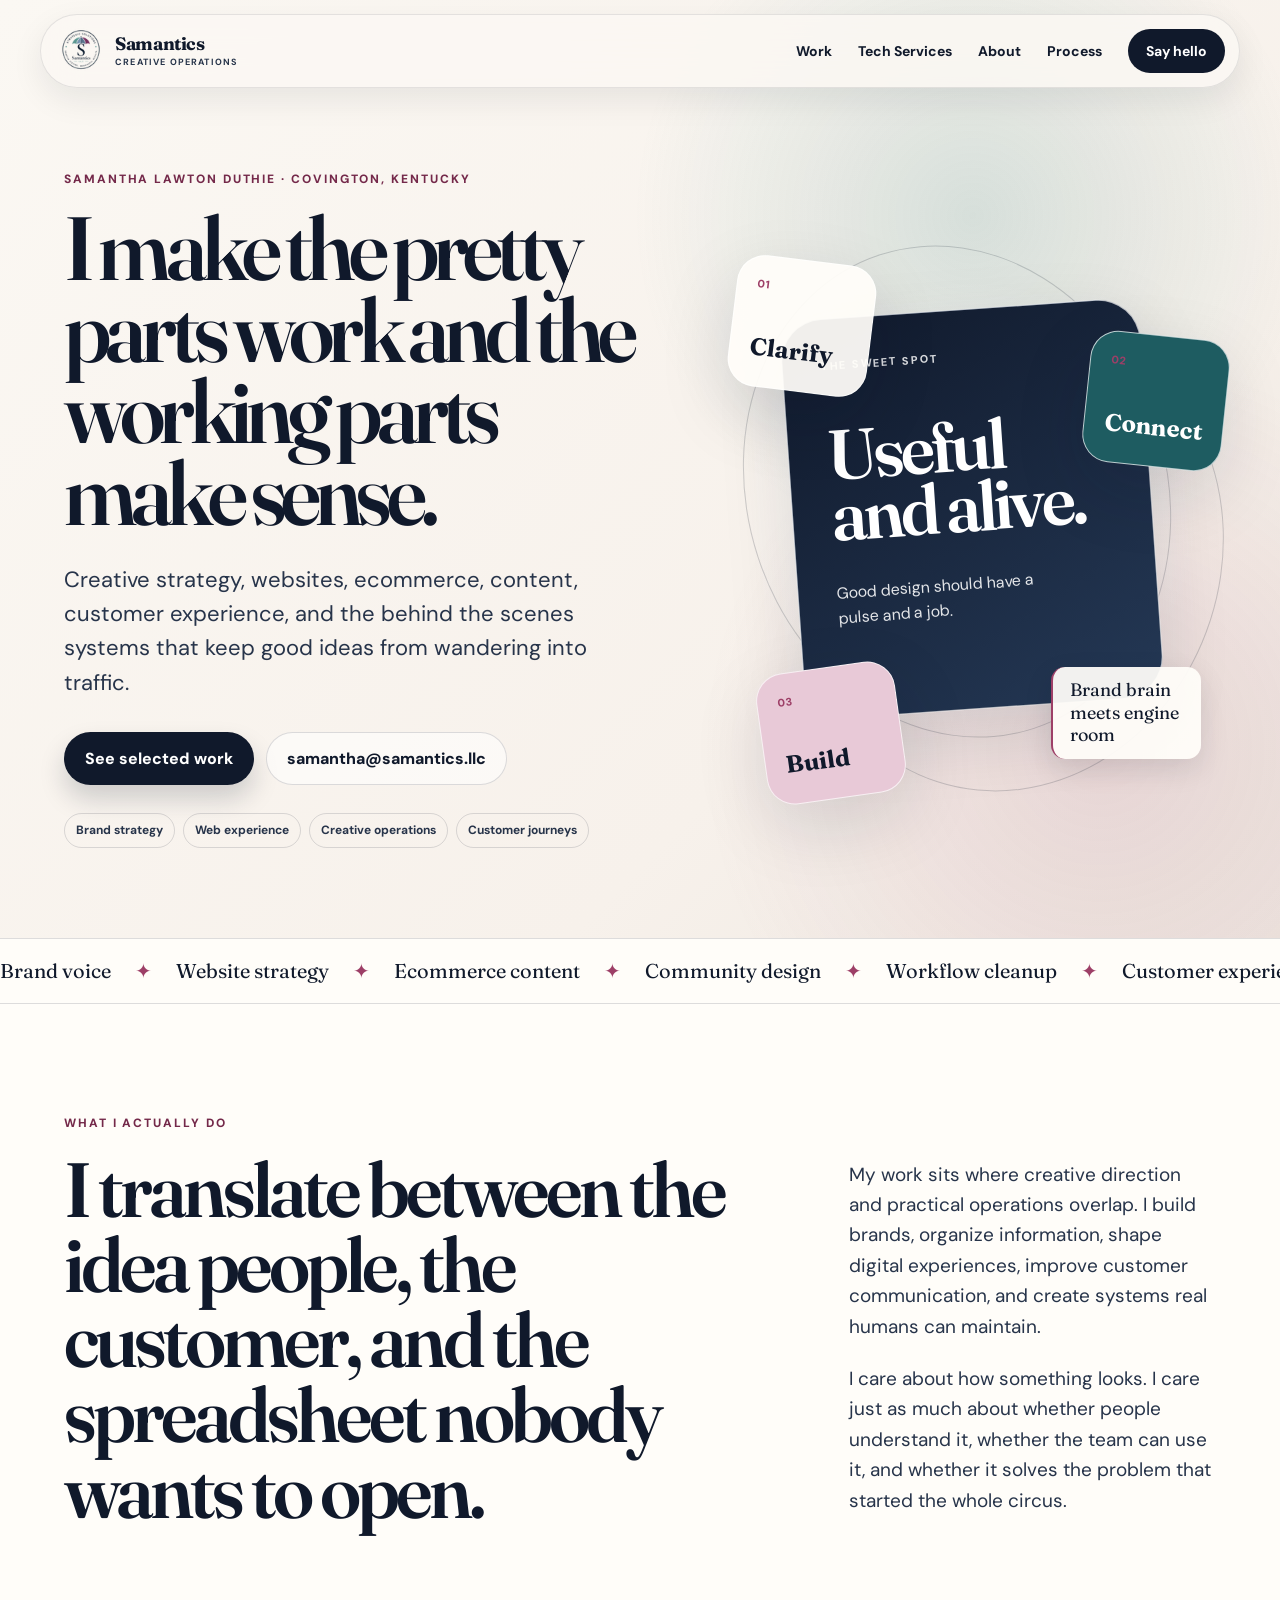
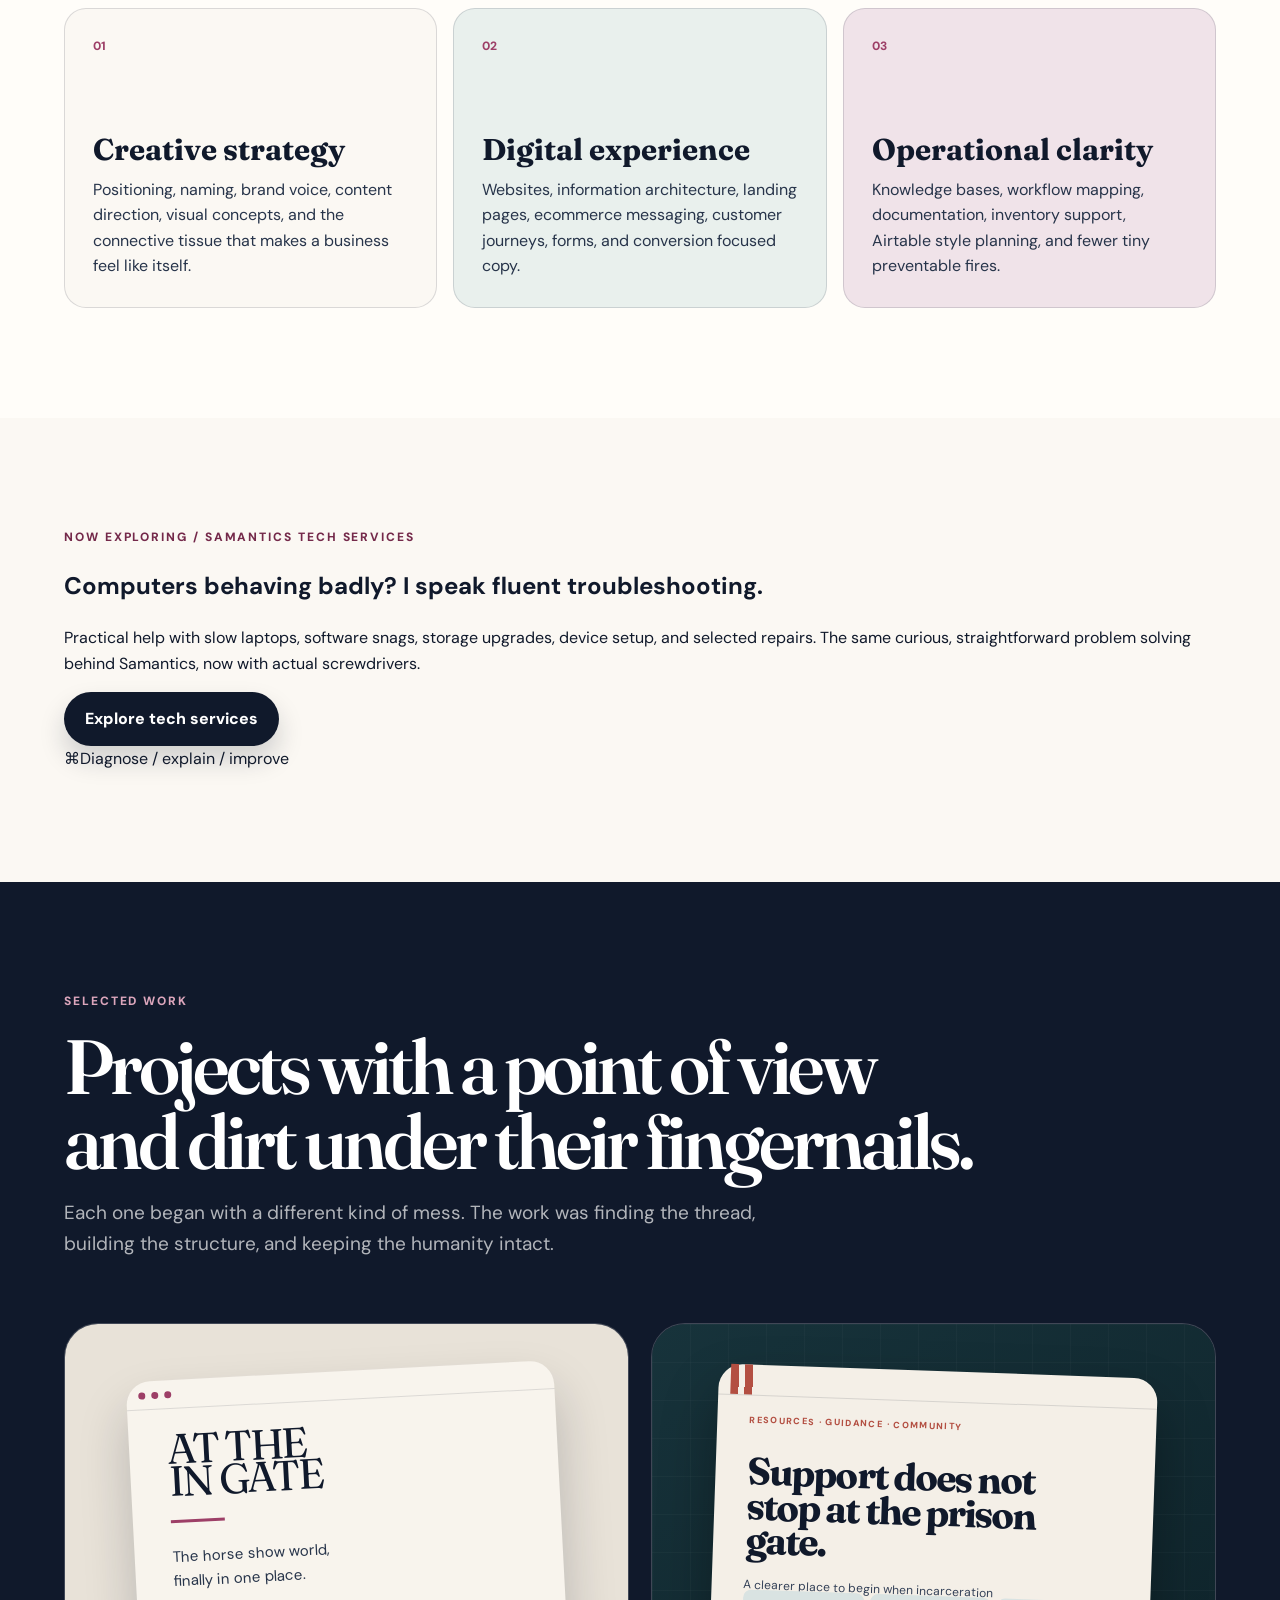
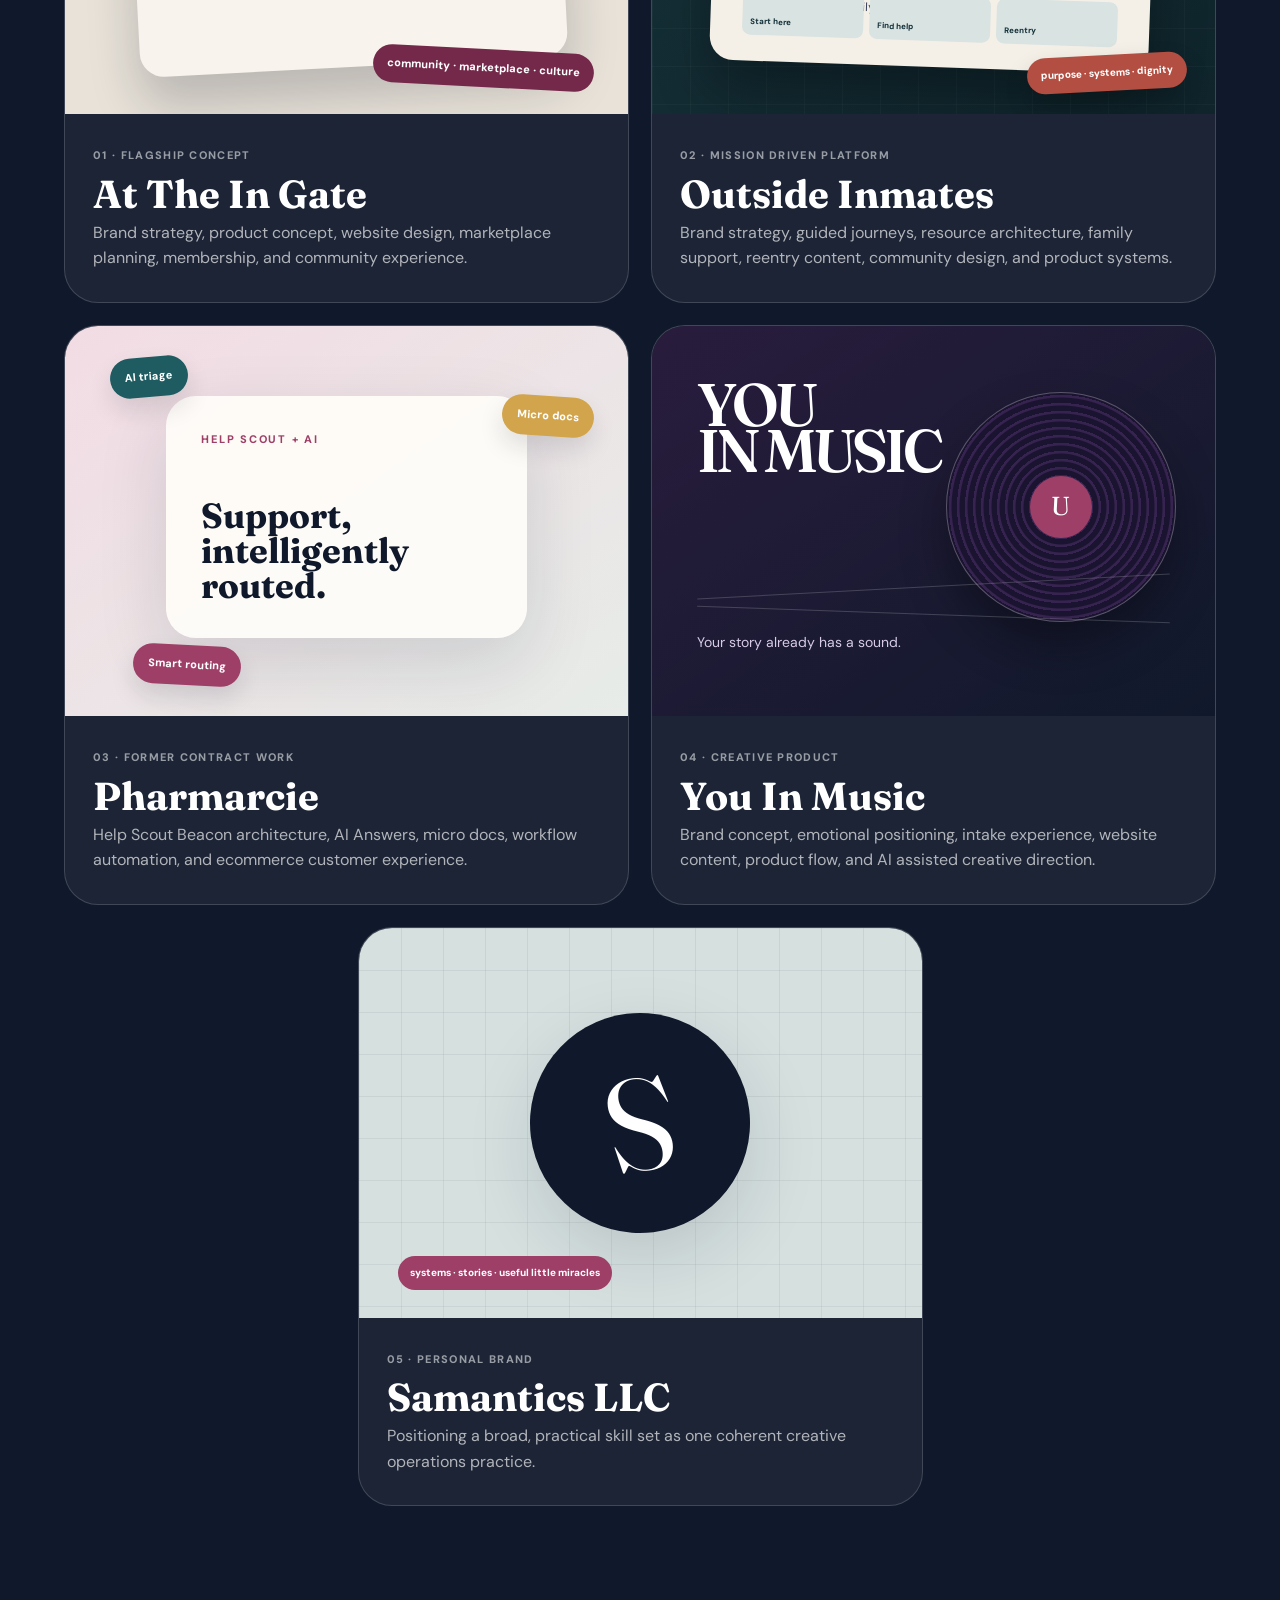
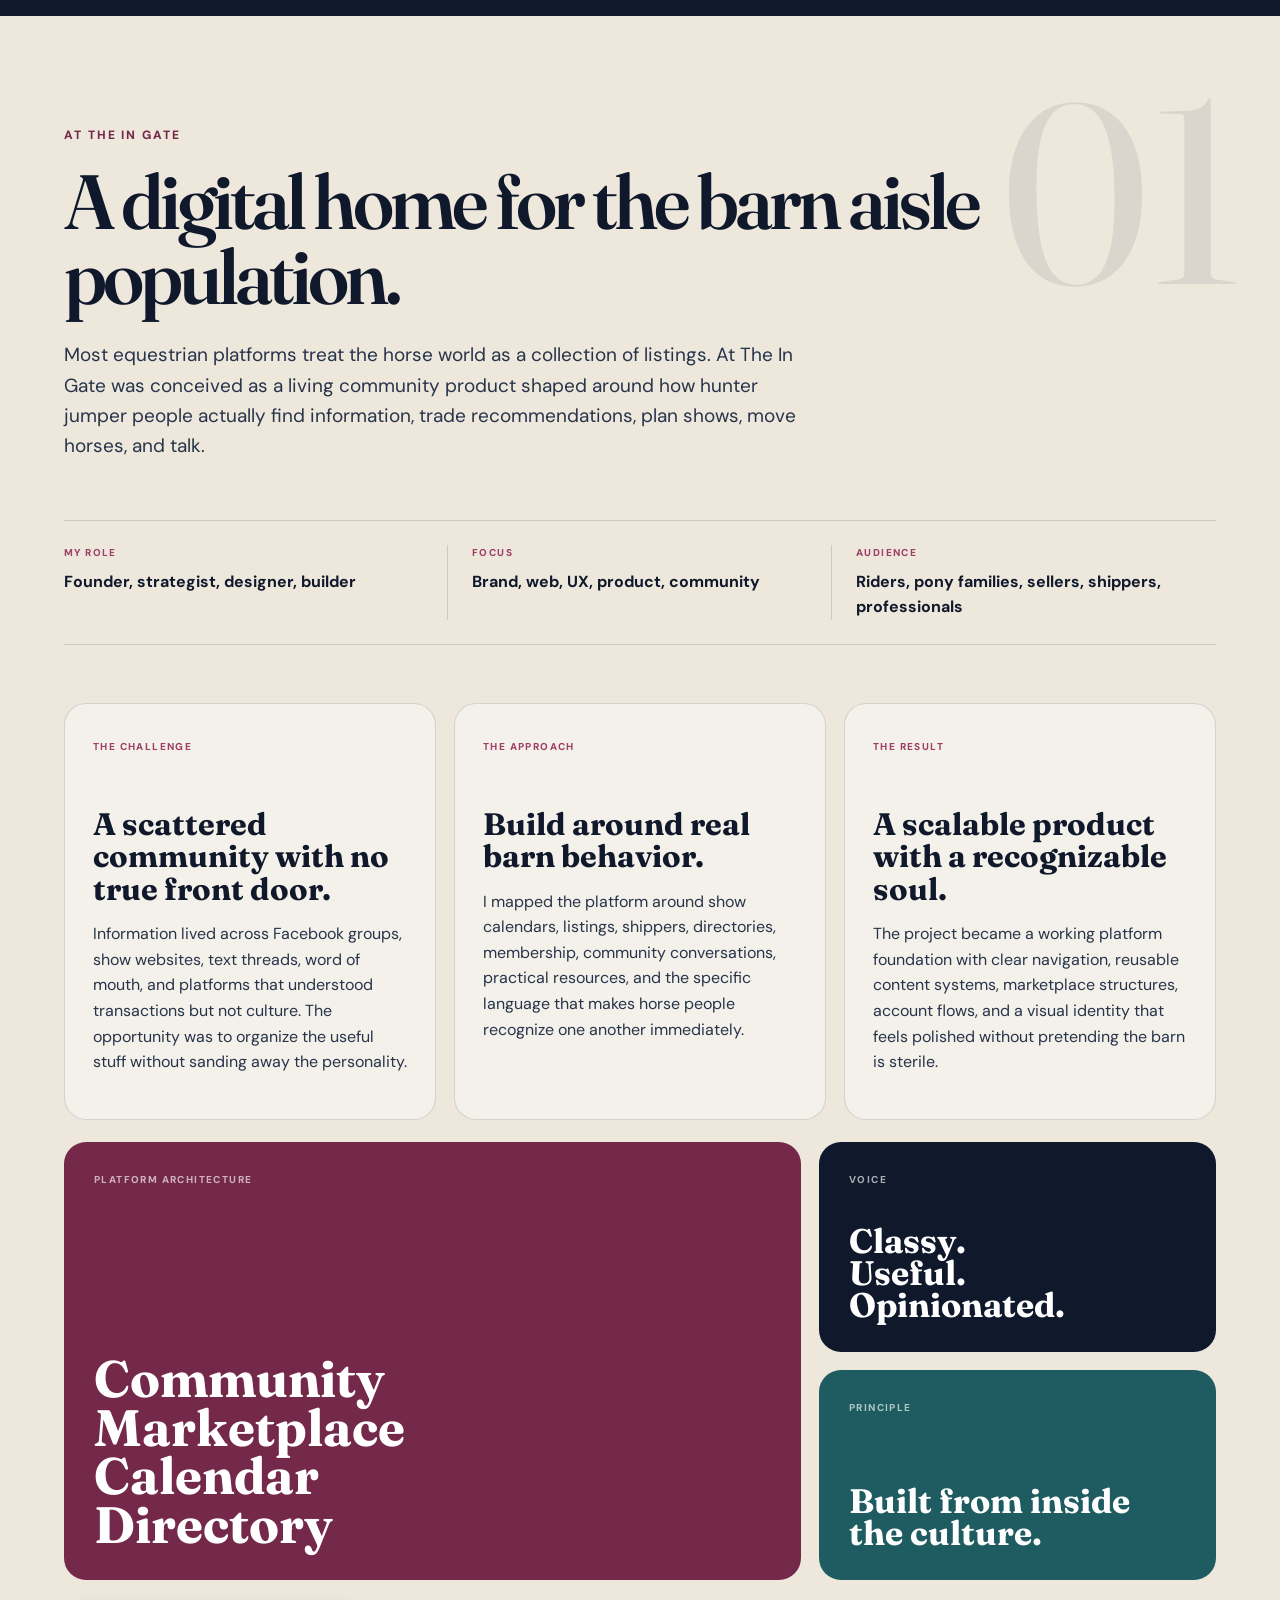
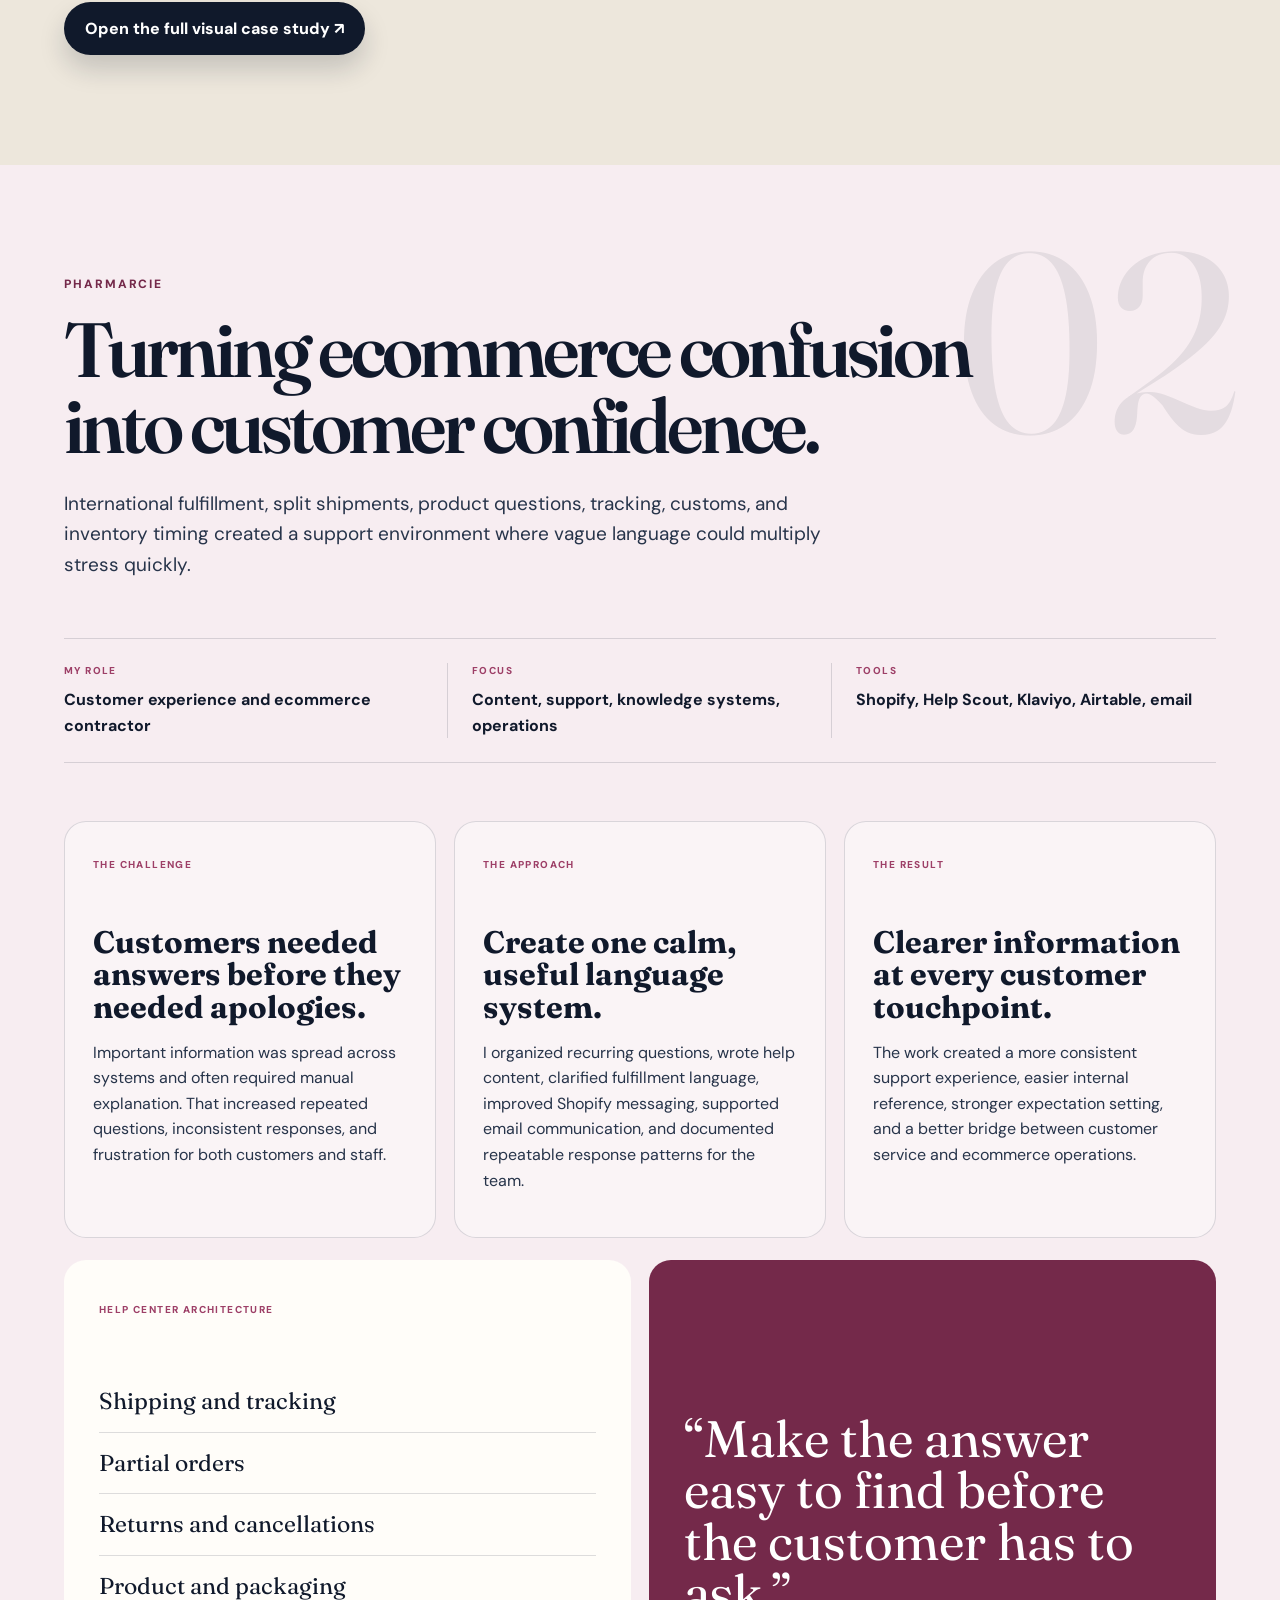
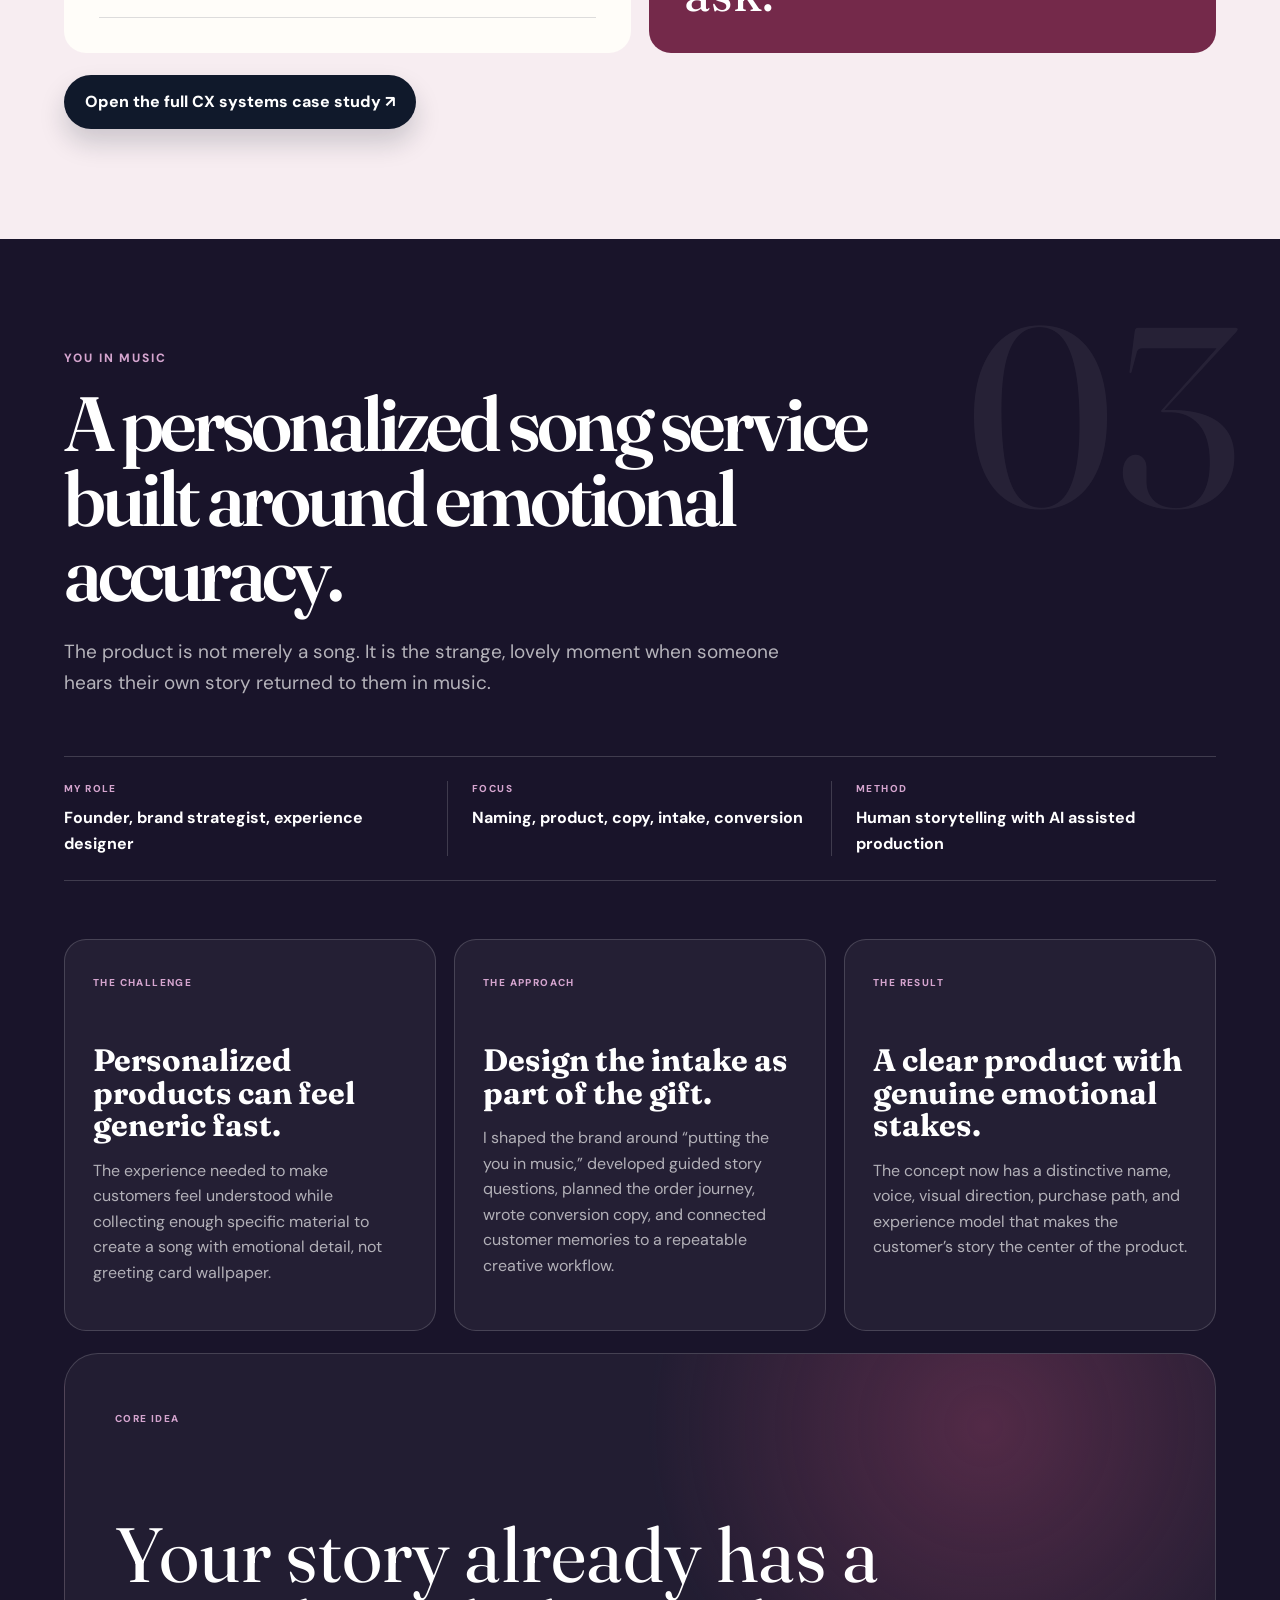
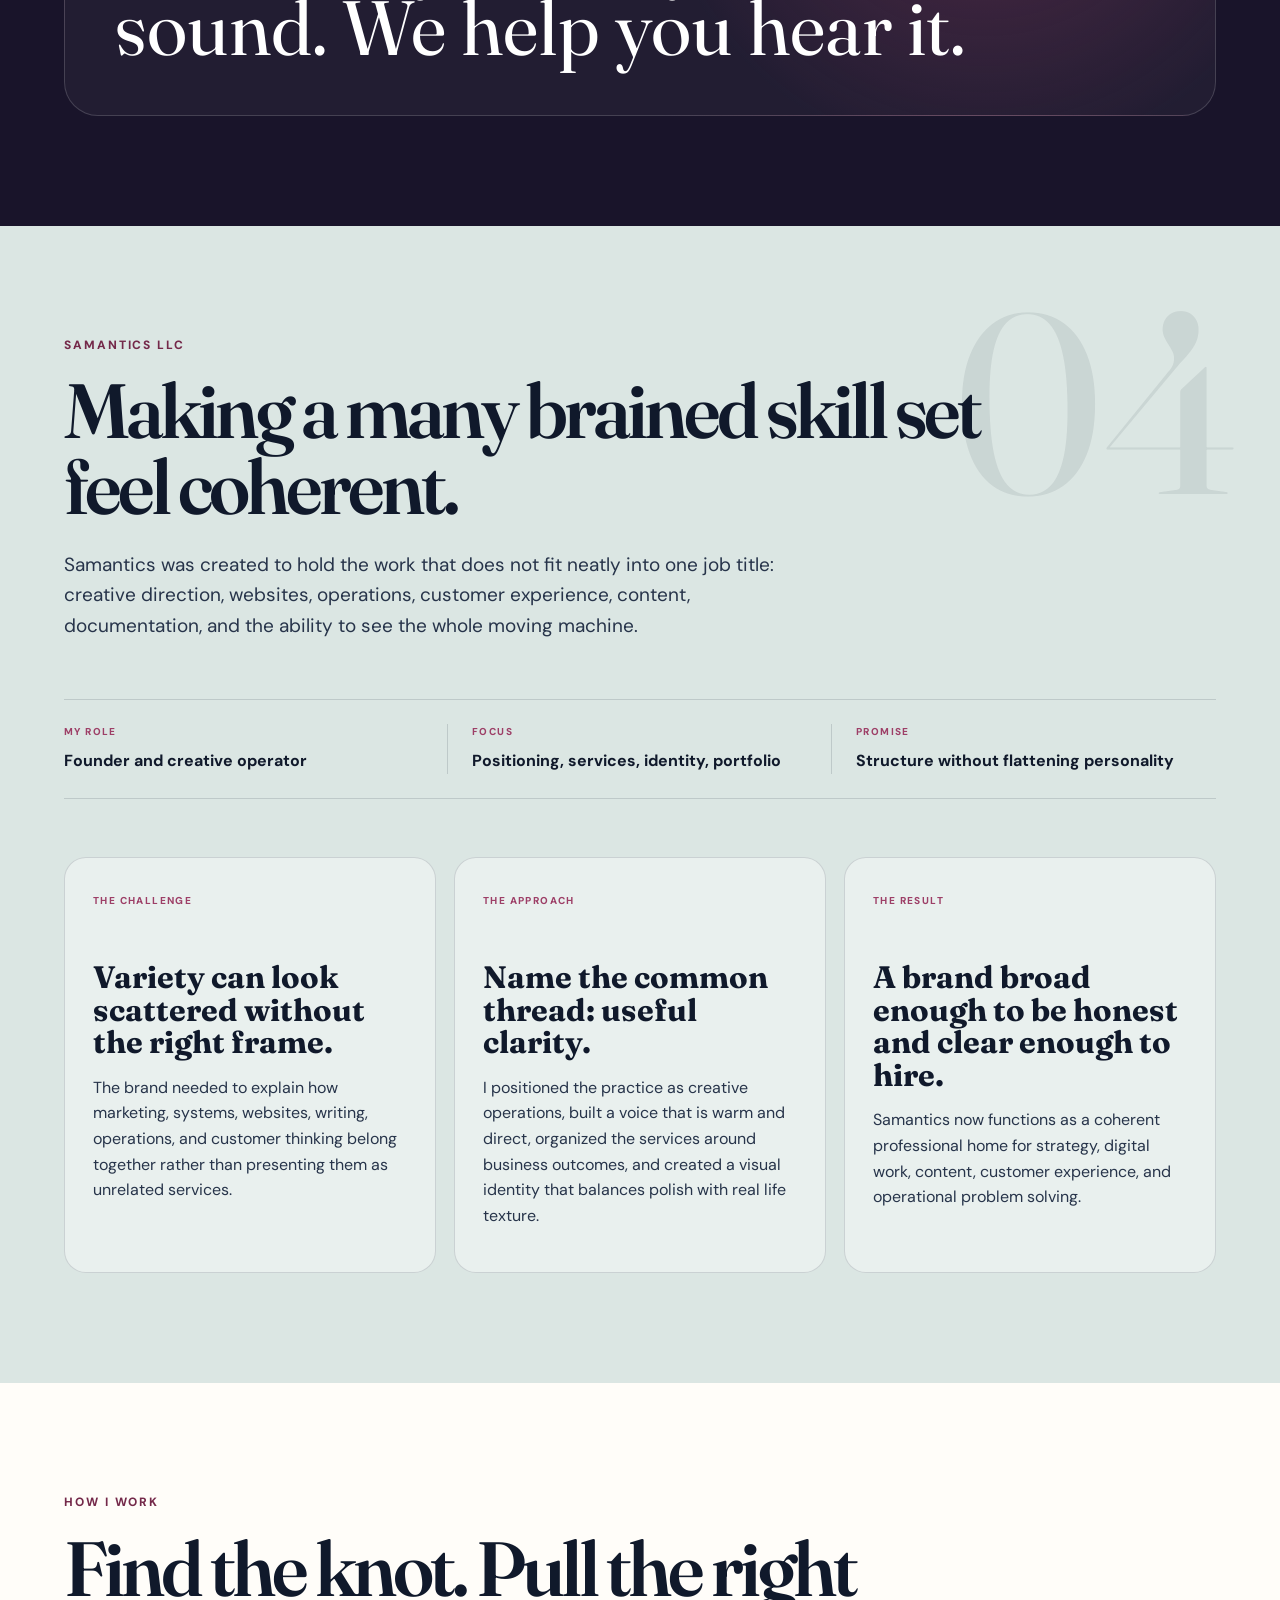
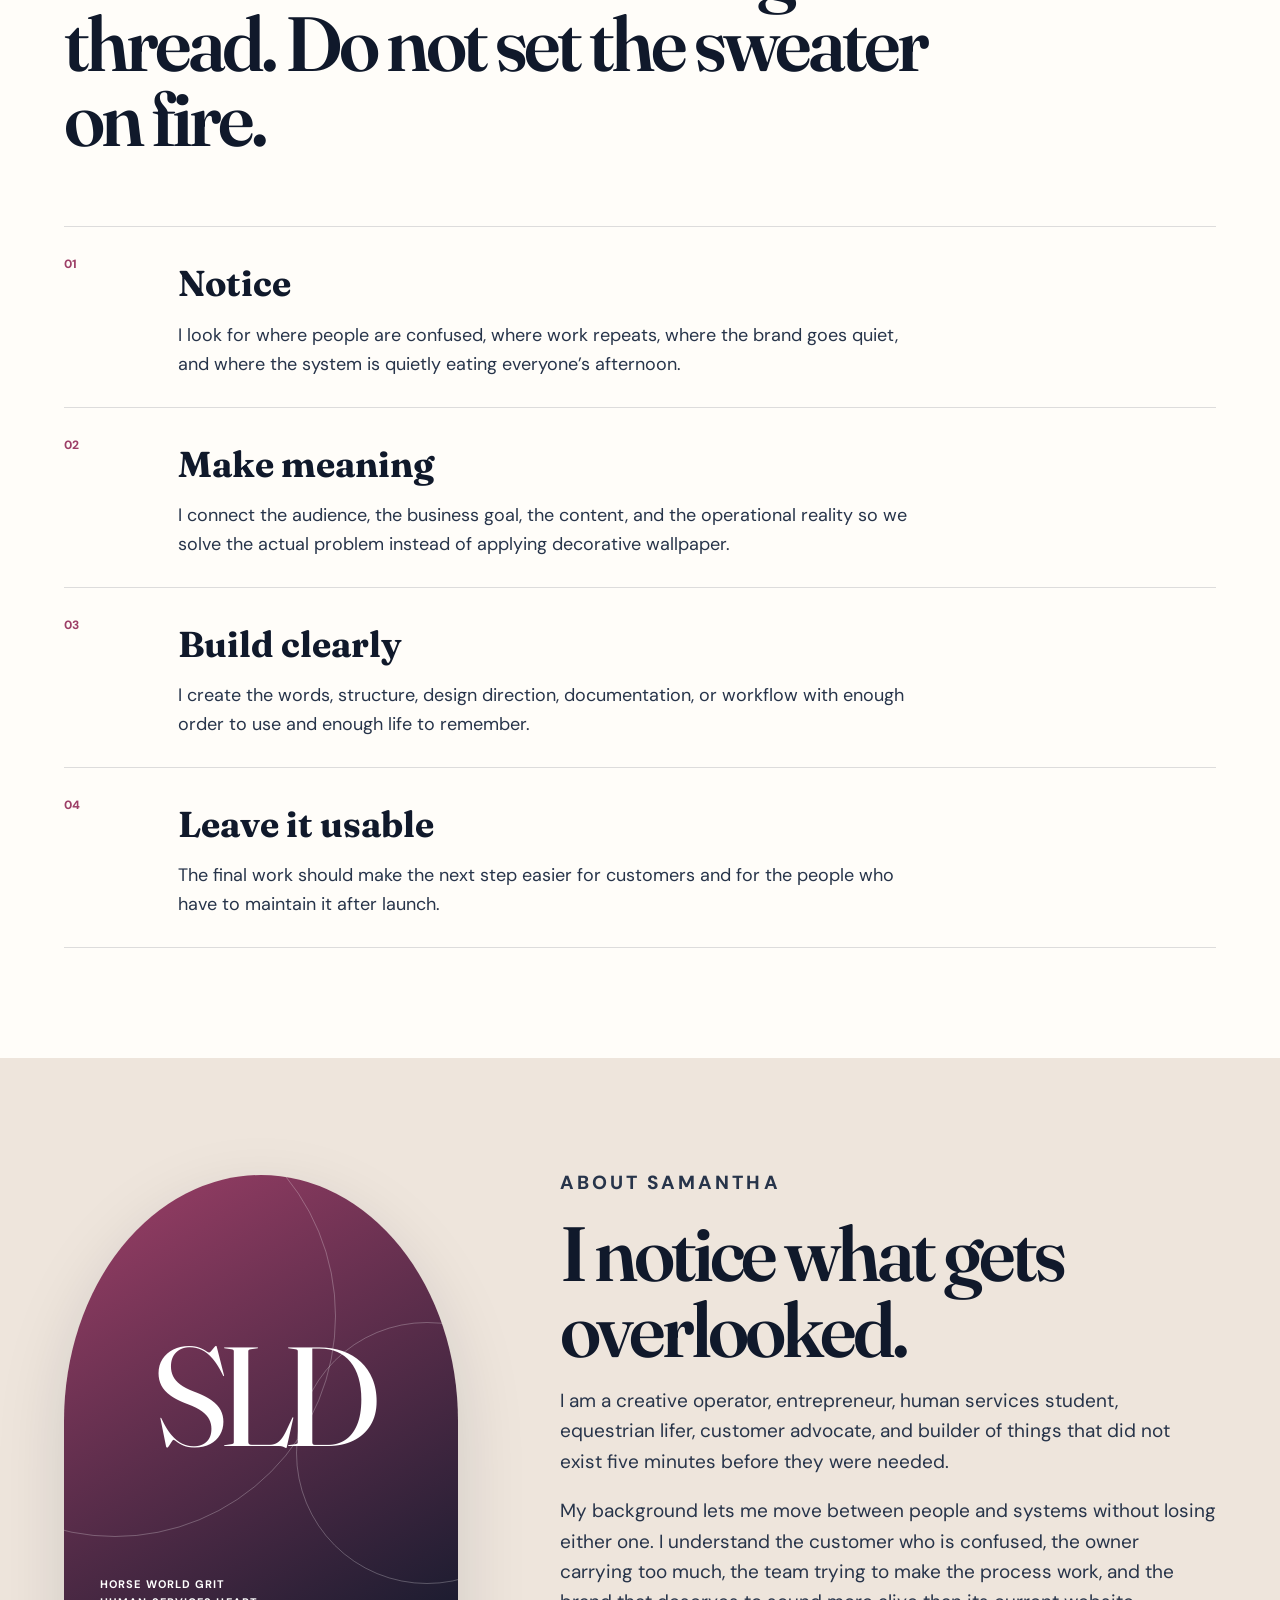
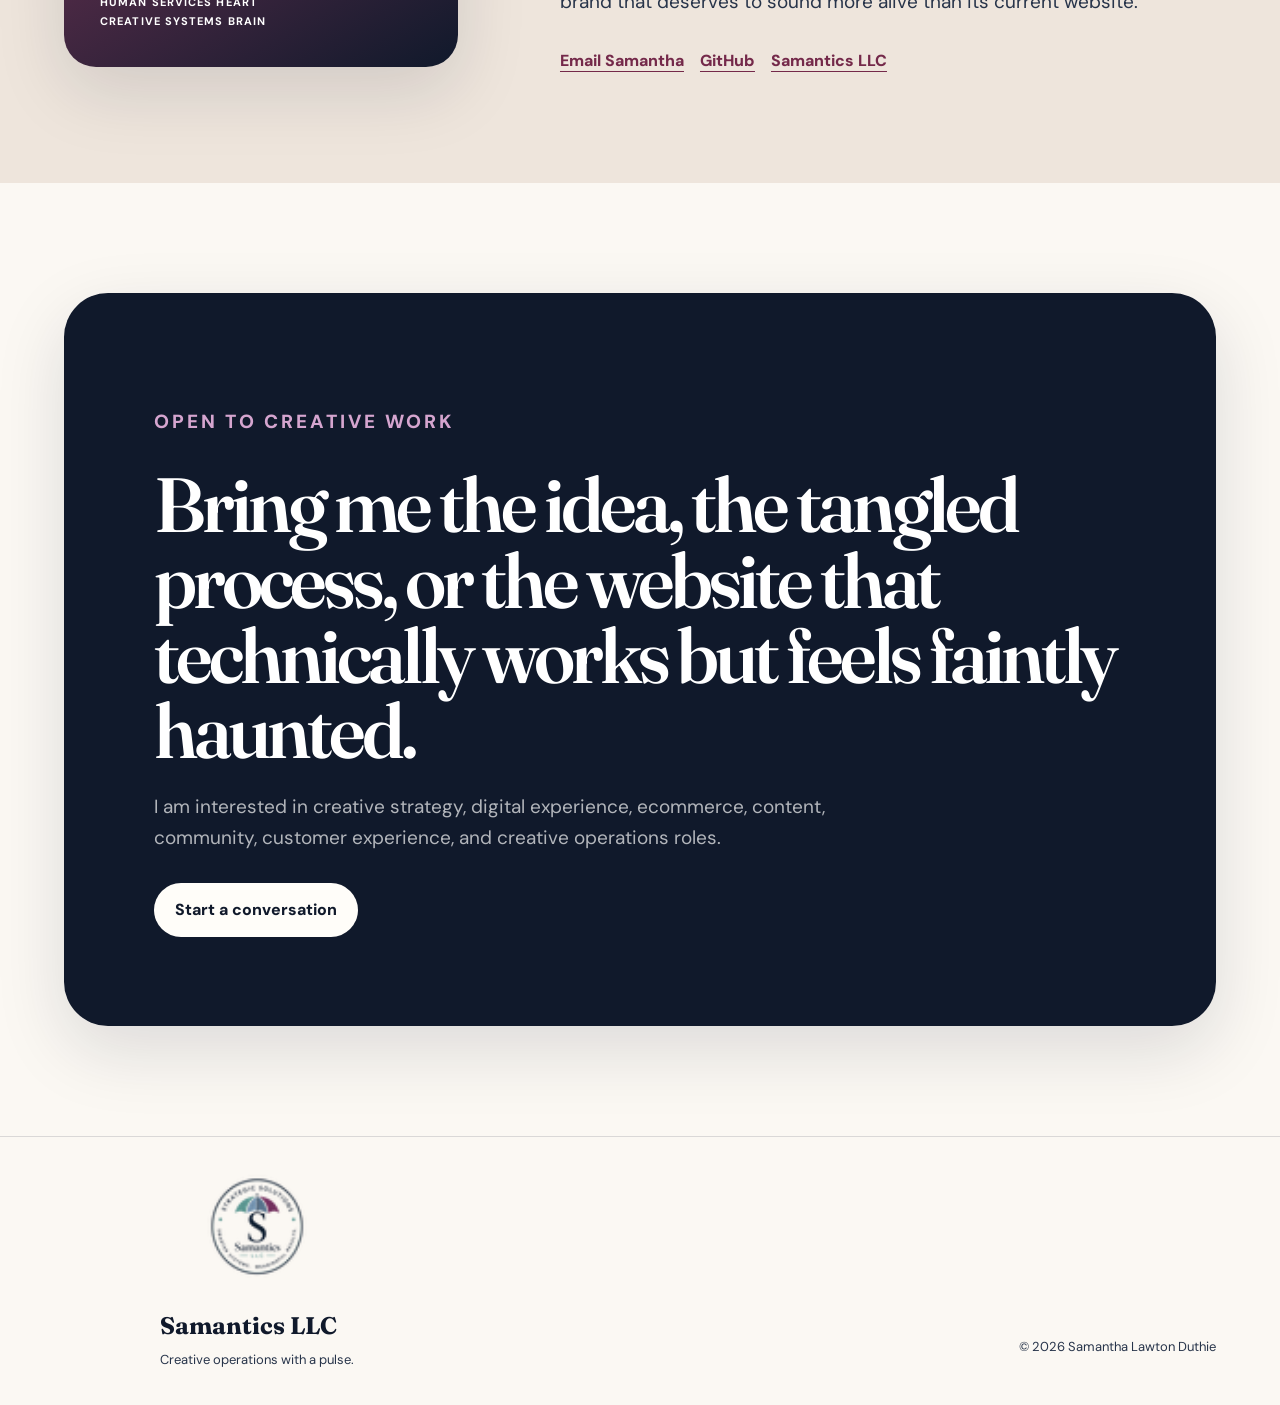
==== commit 2333225b: "Feature Samantics Tech Services from homepage" ====
--- a/index.html
+++ b/index.html
@@ -31,6 +31,7 @@
 
     <nav id="site-nav" class="site-nav" data-nav aria-label="Primary navigation">
       <a href="#work">Work</a>
+      <a href="tech-services.html">Tech Services</a>
       <a href="#about">About</a>
       <a href="#process">Process</a>
       <a class="nav-cta" href="mailto:samantha@samantics.llc">Say hello</a>
@@ -93,6 +94,16 @@
       </div>
     </section>
 
+    <section class="tech-preview section-pad" id="tech-preview">
+      <div class="tech-preview-copy reveal">
+        <p class="eyebrow">Now exploring / Samantics Tech Services</p>
+        <h2>Computers behaving badly? I speak fluent troubleshooting.</h2>
+        <p>Practical help with slow laptops, software snags, storage upgrades, device setup, and selected repairs. The same curious, straightforward problem solving behind Samantics, now with actual screwdrivers.</p>
+        <a class="button button-primary" href="tech-services.html">Explore tech services</a>
+      </div>
+      <div class="tech-preview-art reveal" aria-hidden="true"><span class="tech-preview-symbol">⌘</span><span class="tech-preview-label">Diagnose / explain / improve</span></div>
+    </section>
+
     <section class="work-section section-pad" id="work">
       <div class="work-heading reveal">
         <p class="eyebrow">Selected work</p>
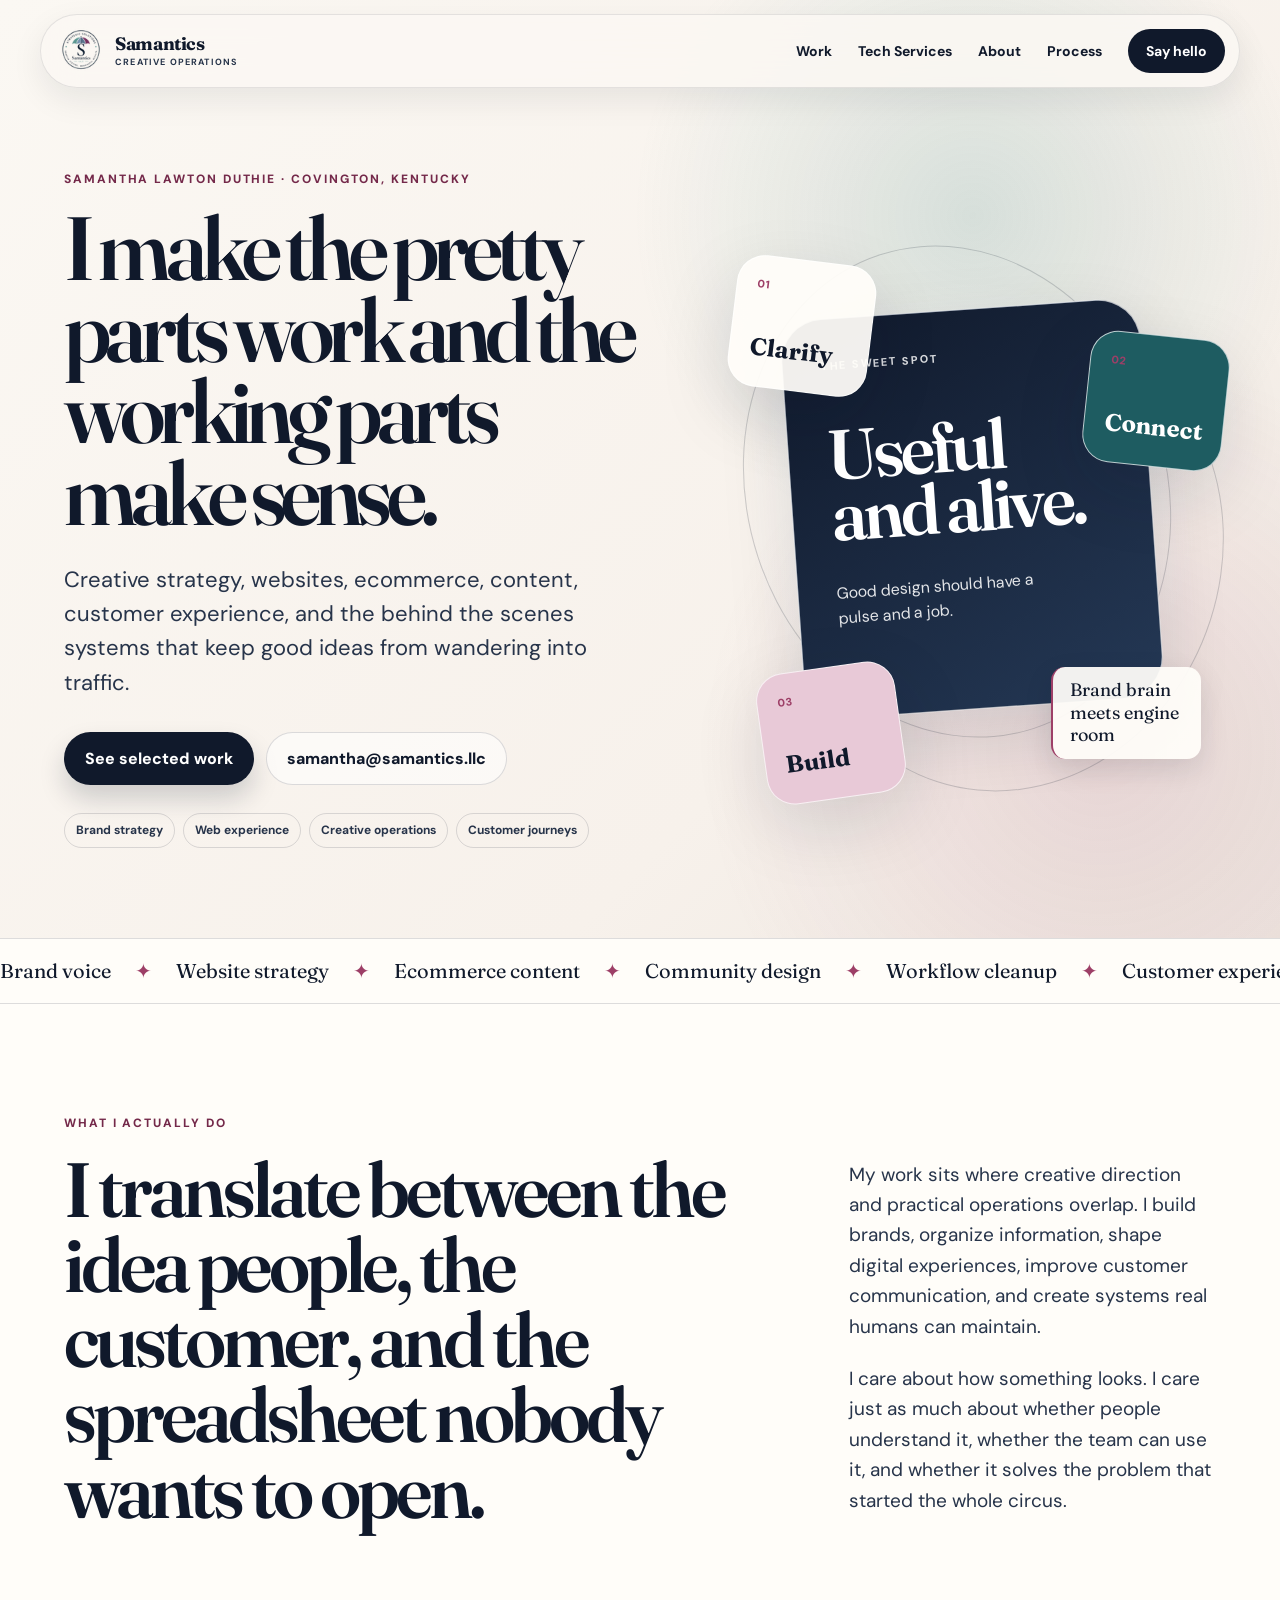
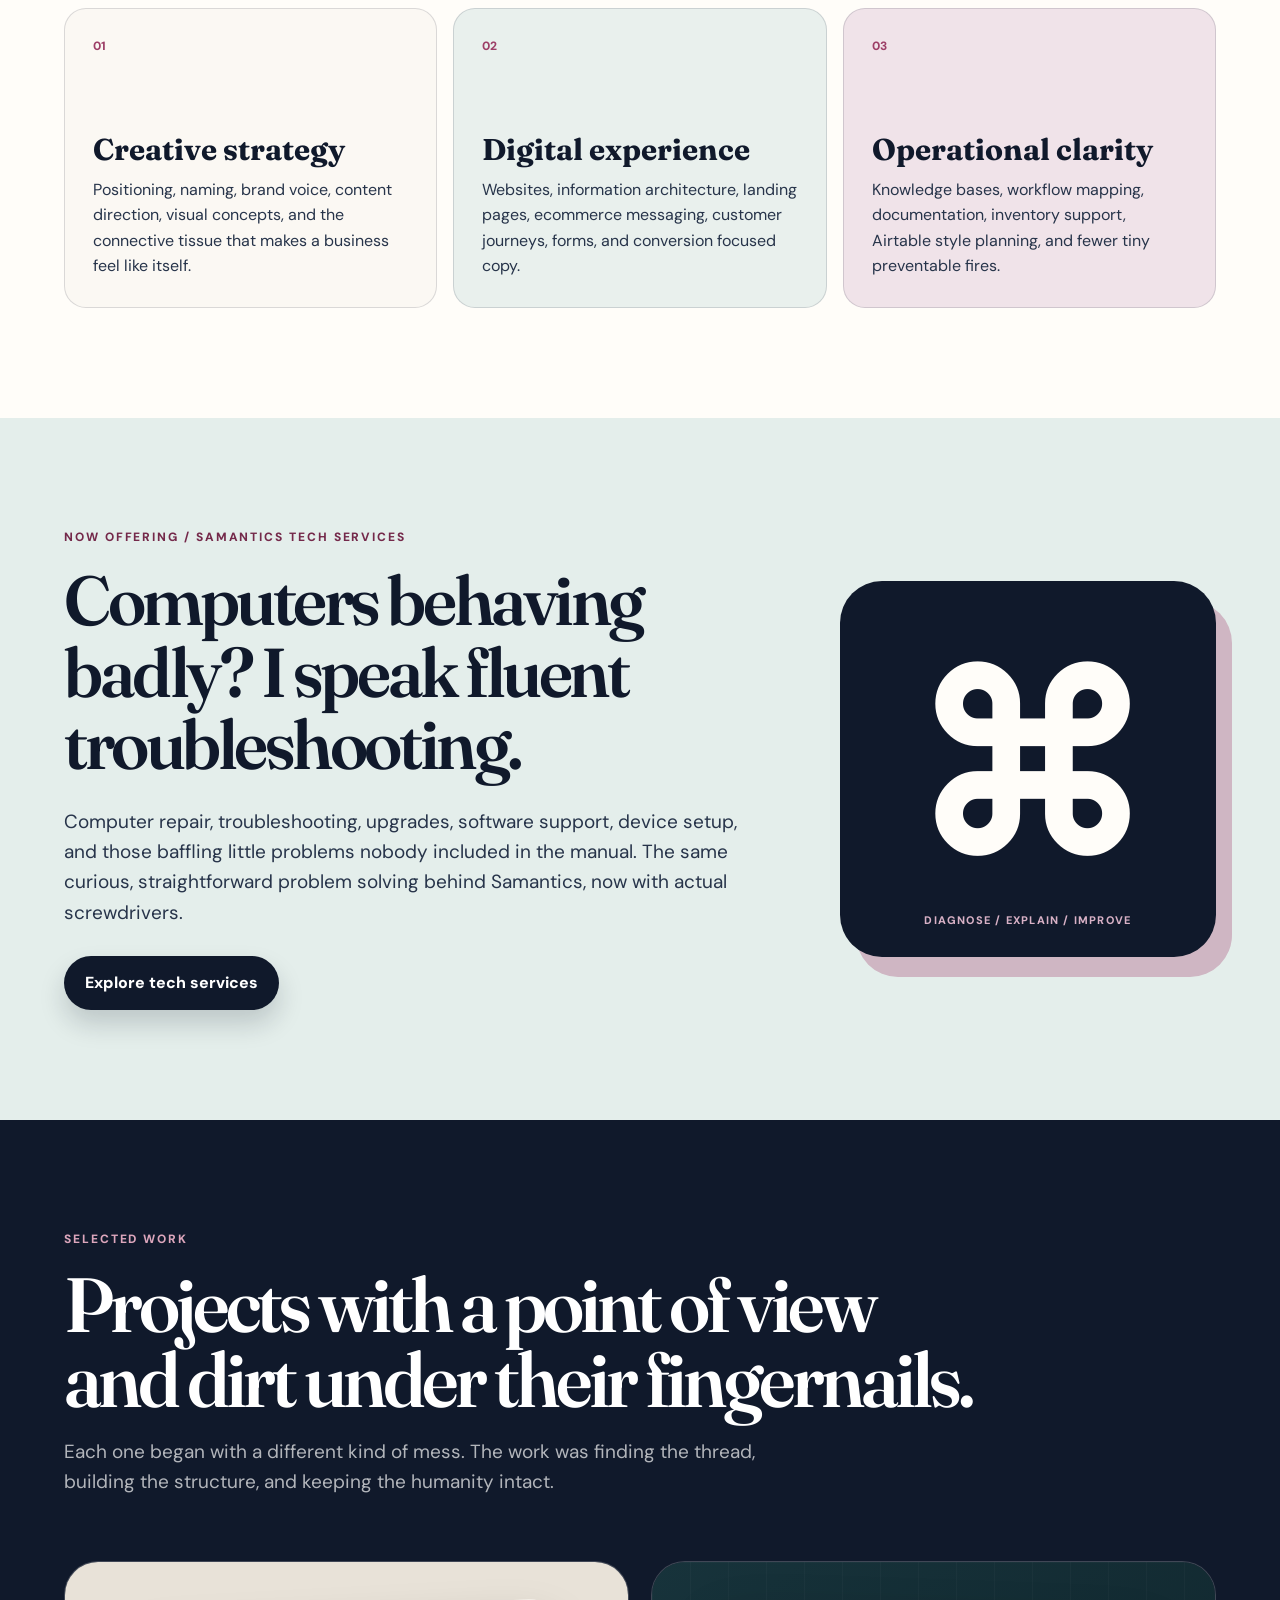
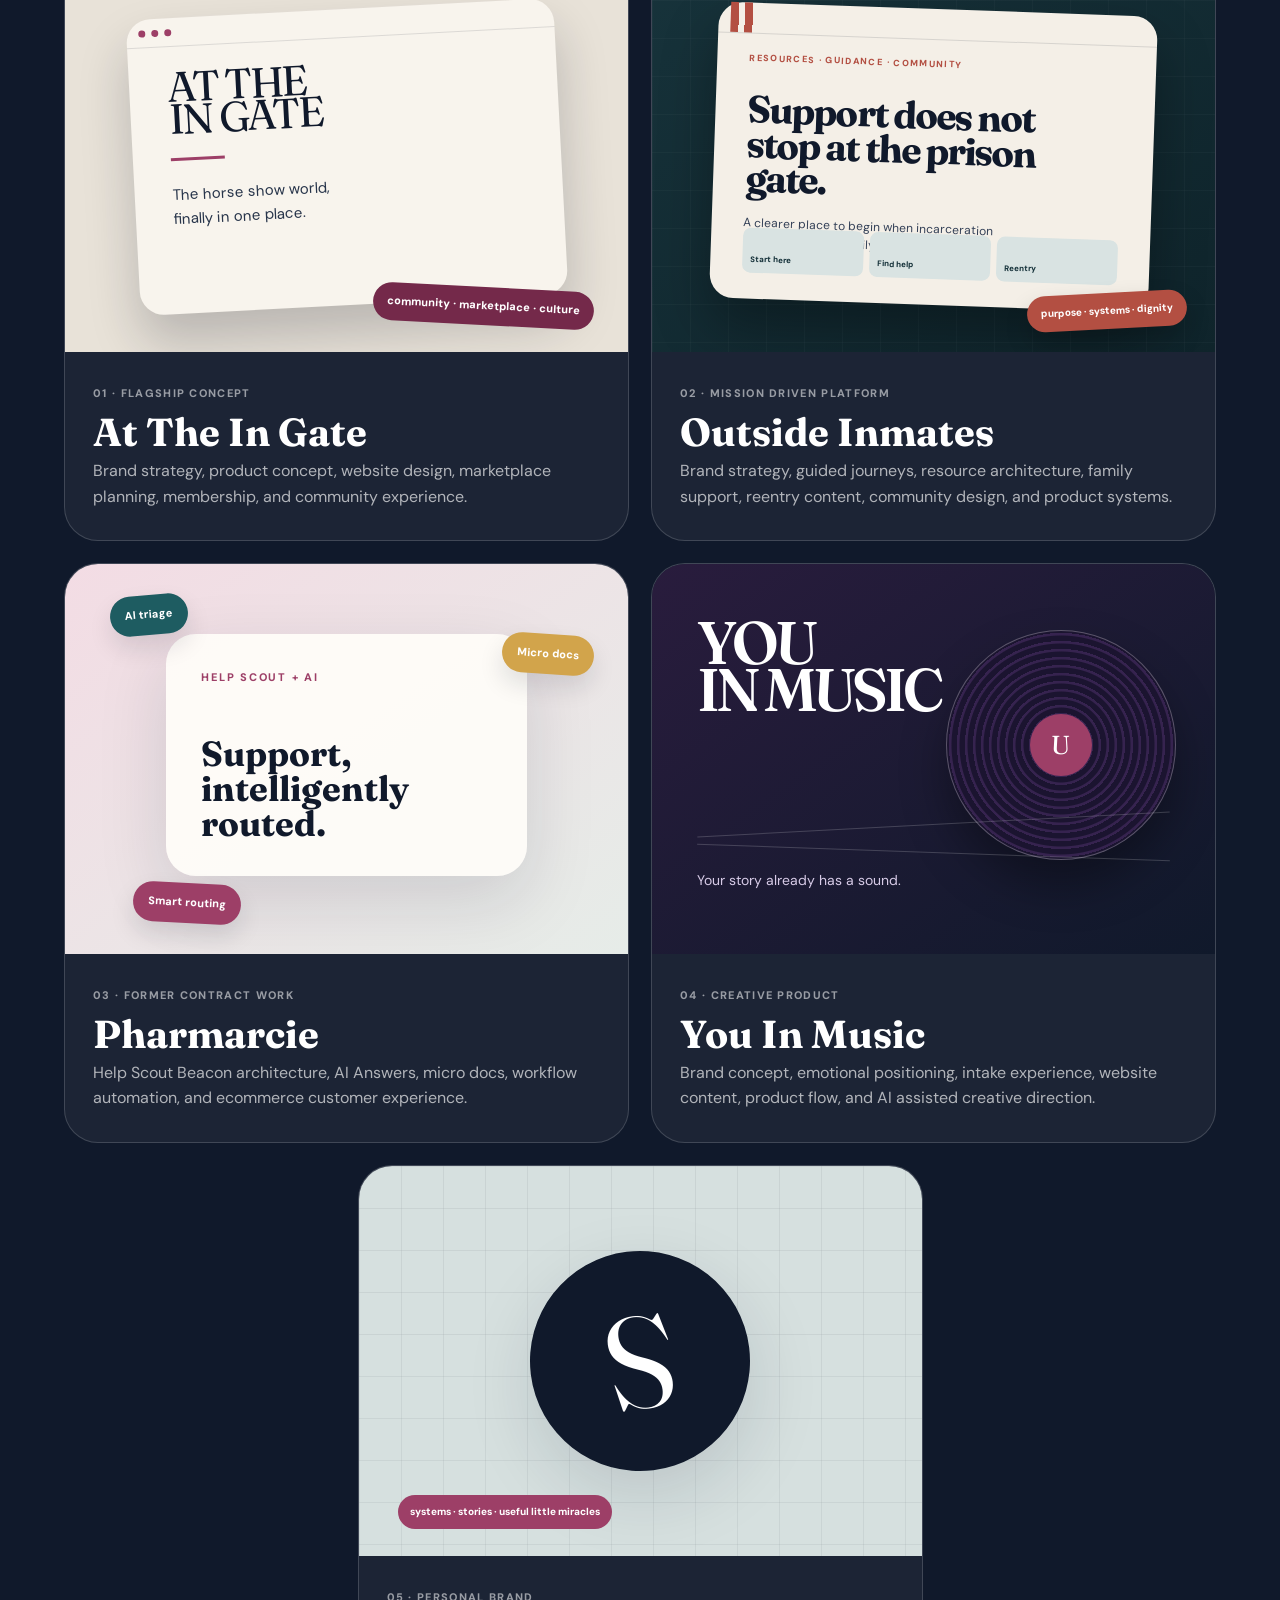
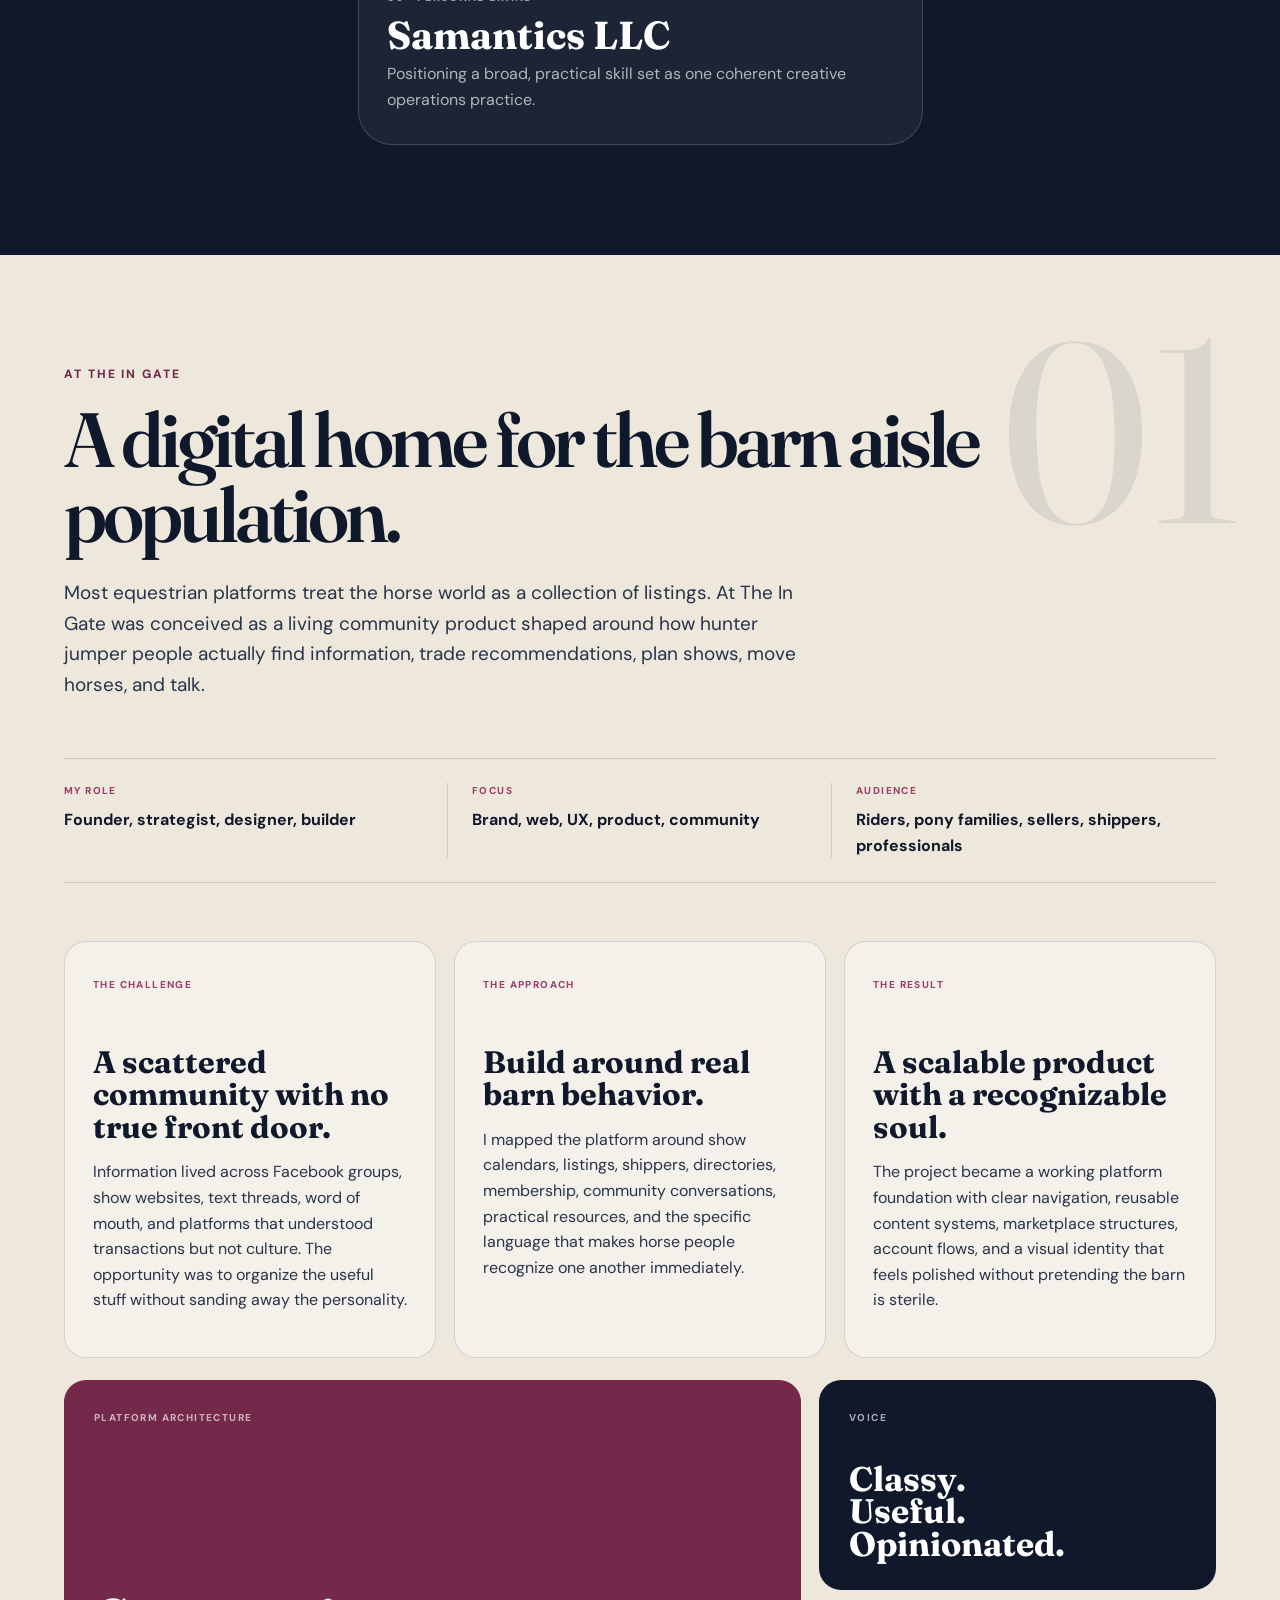
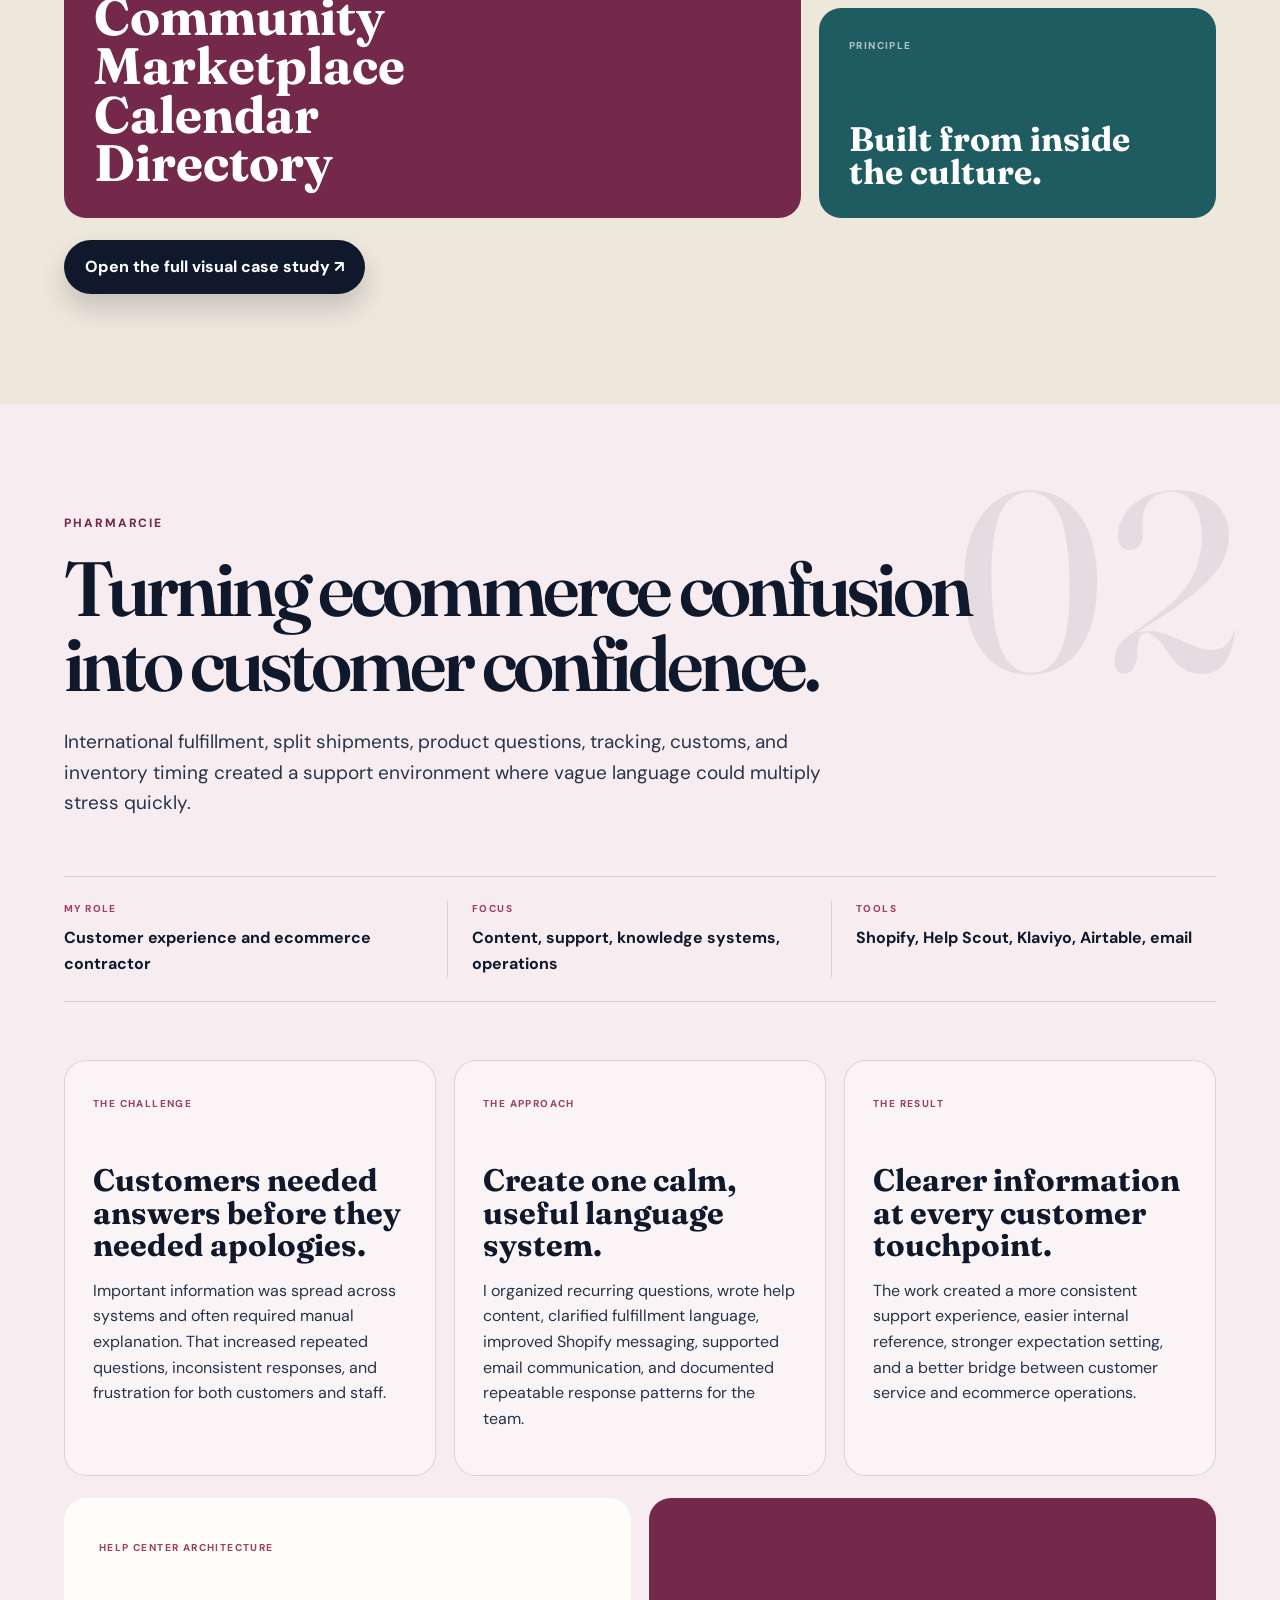
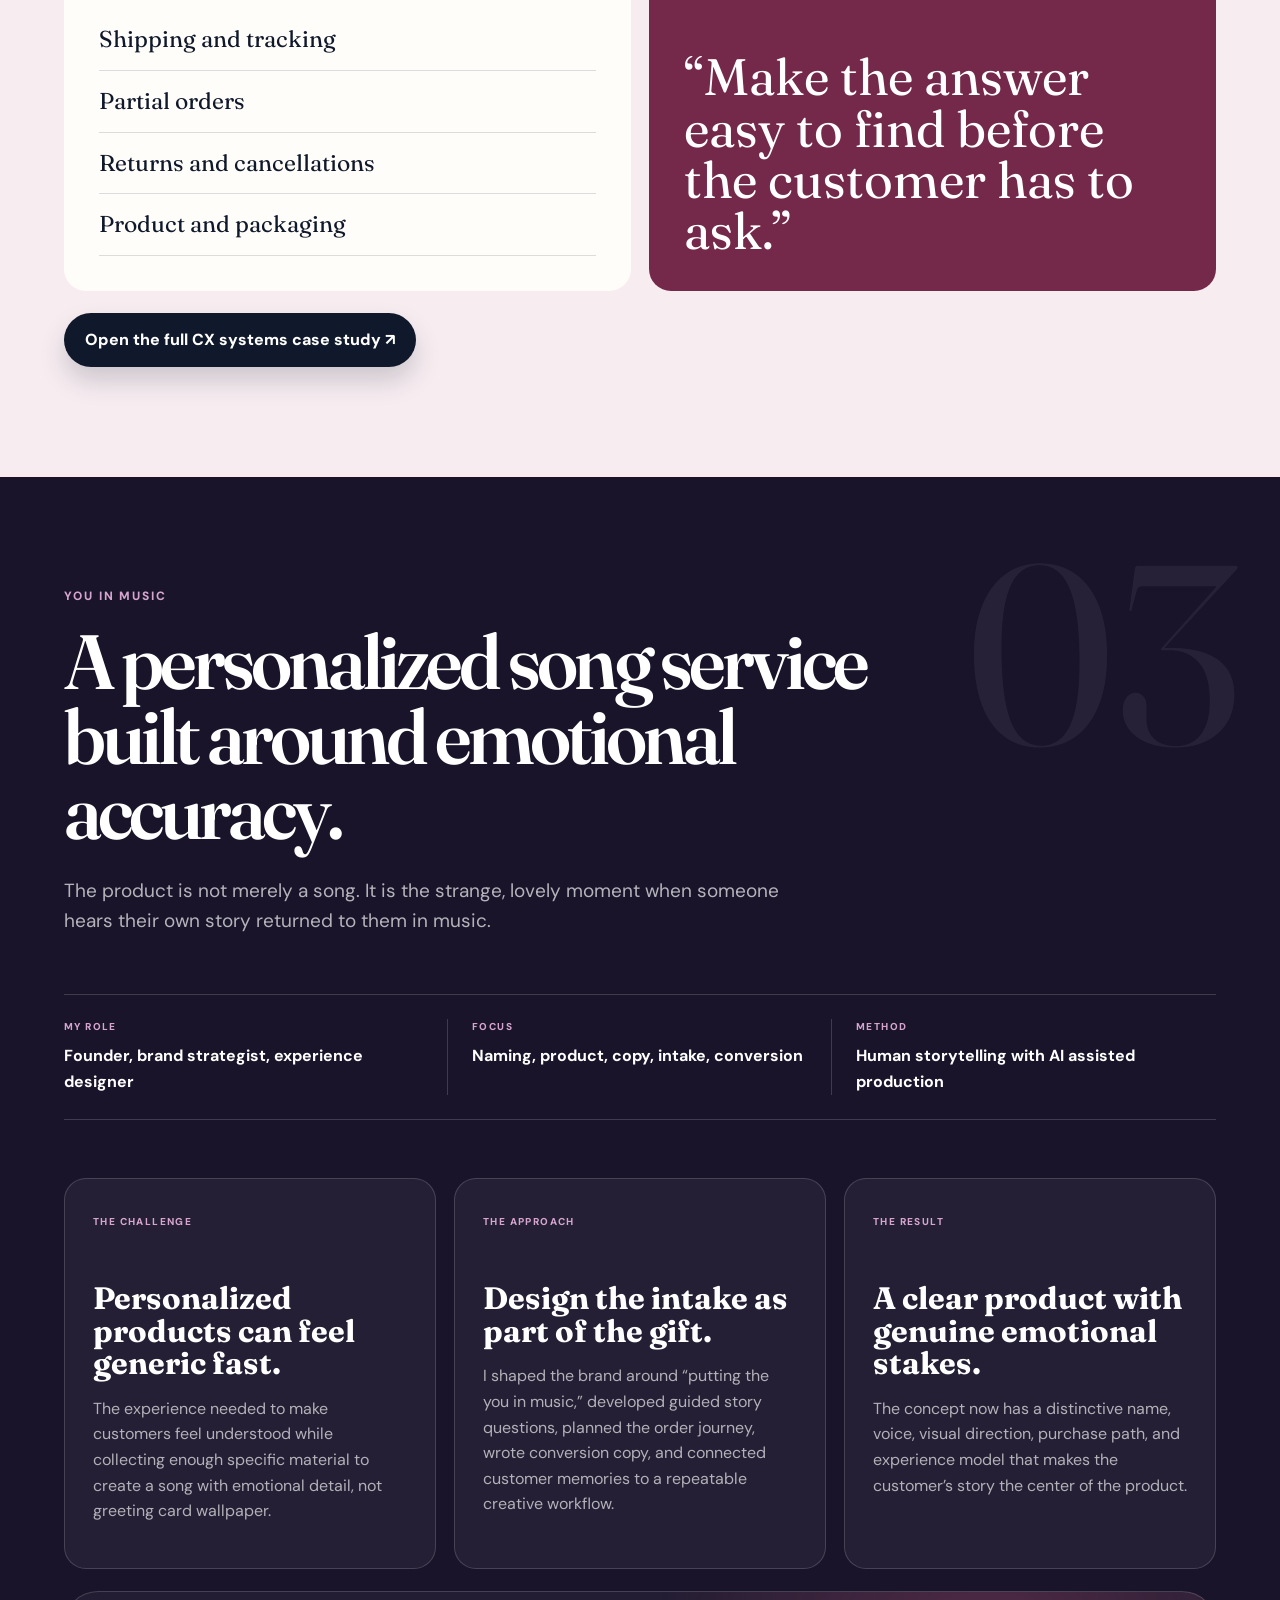
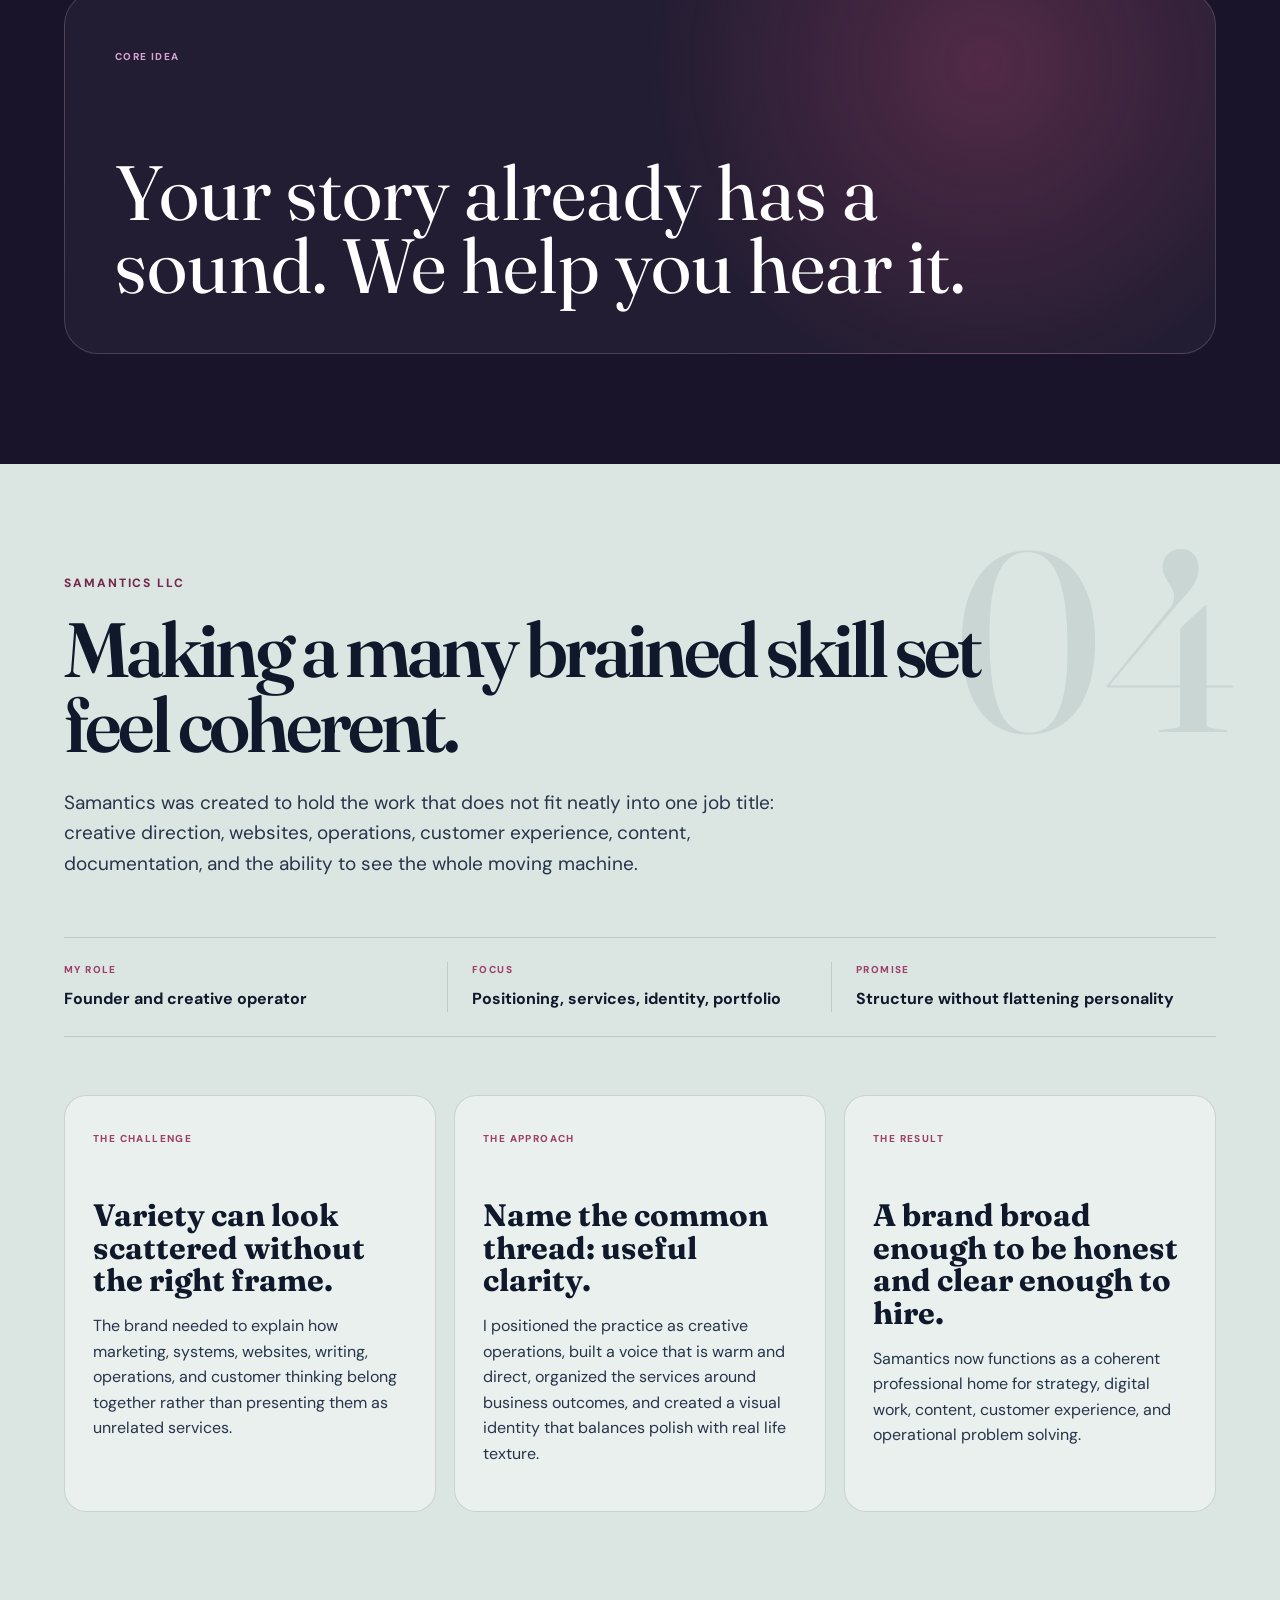
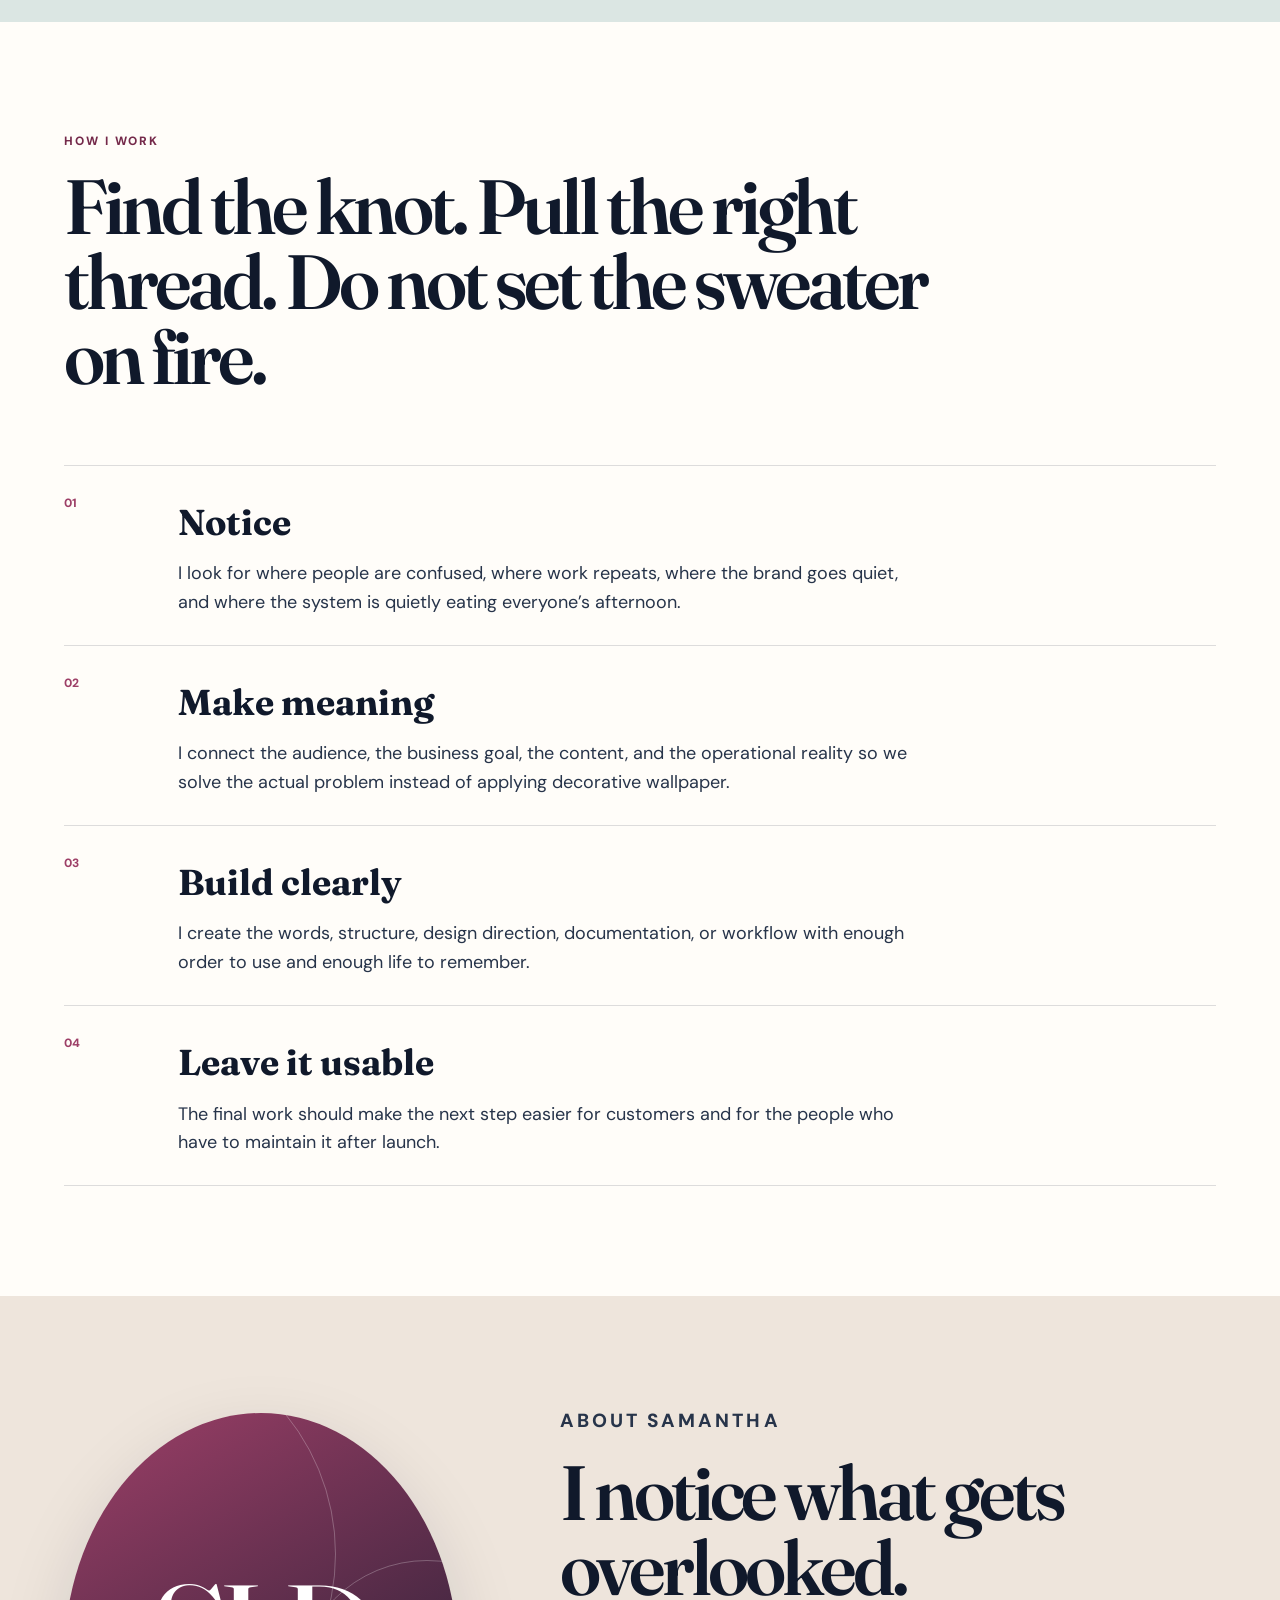
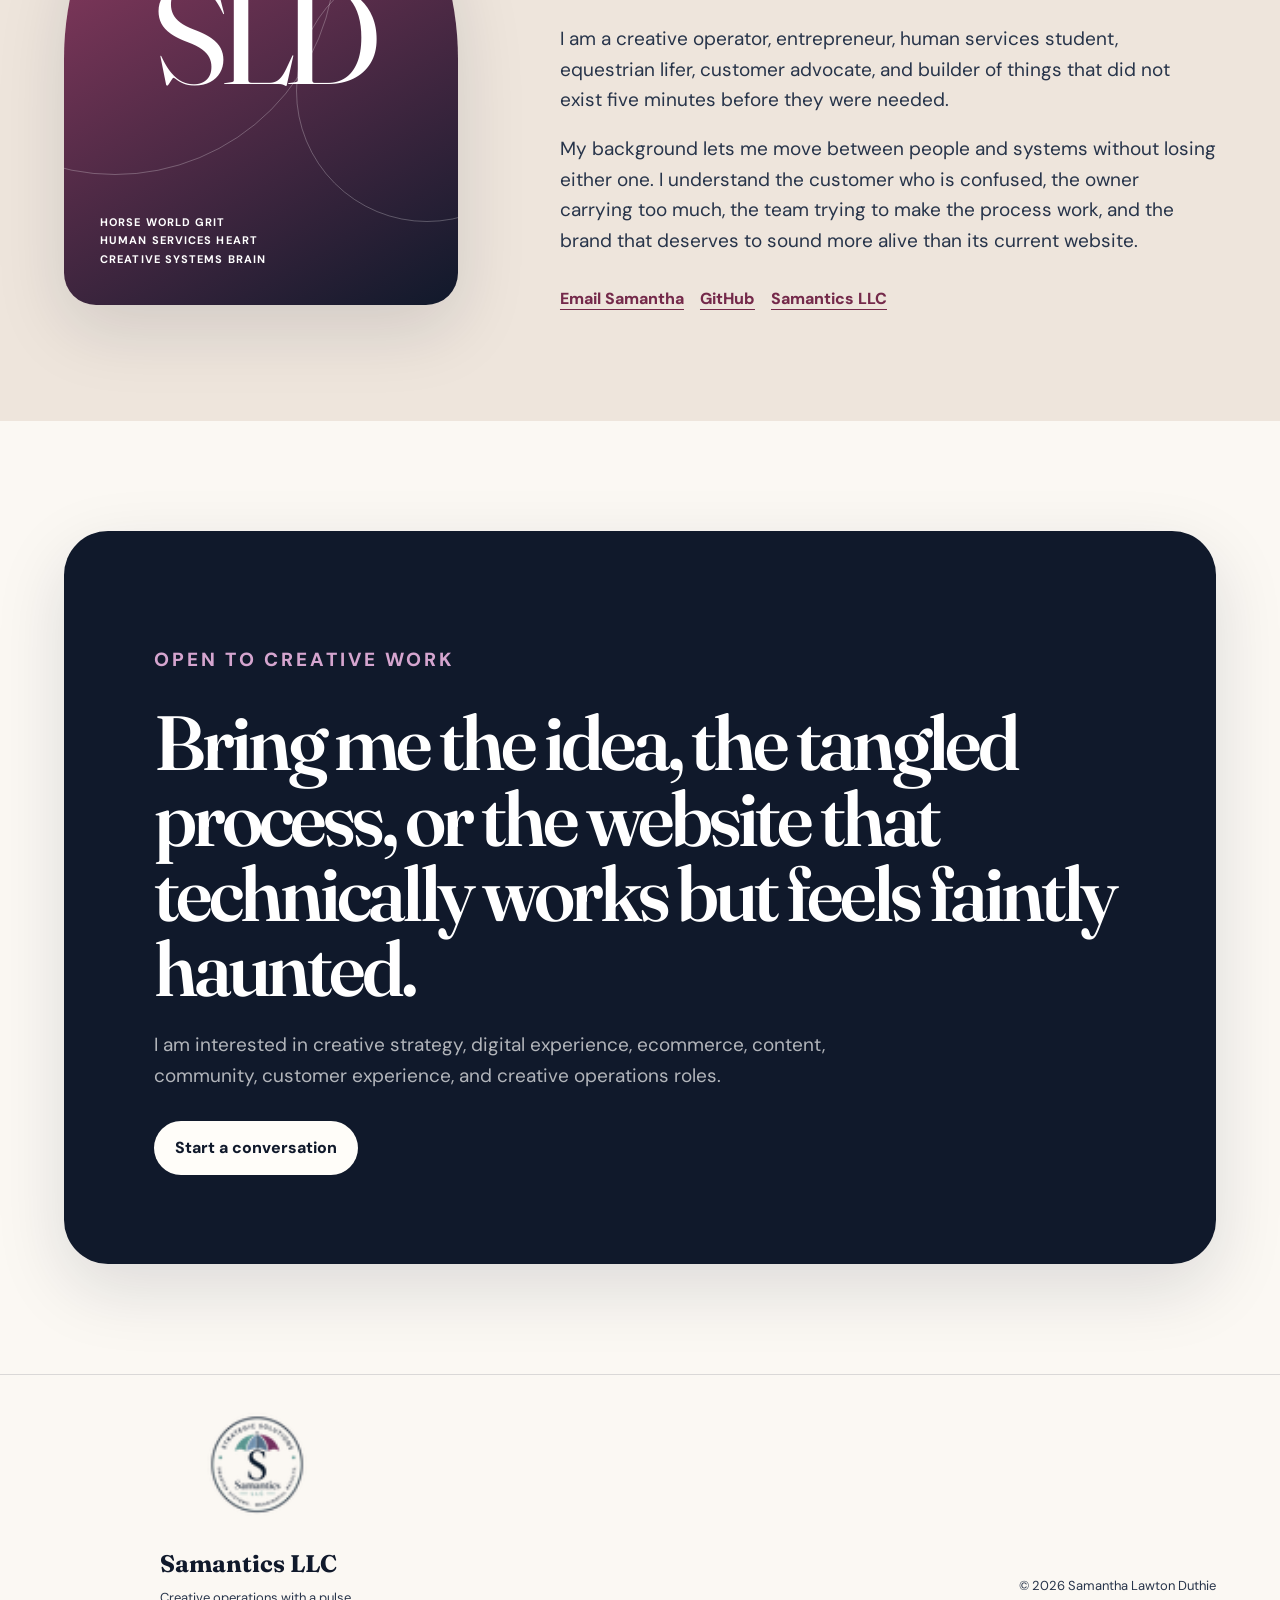
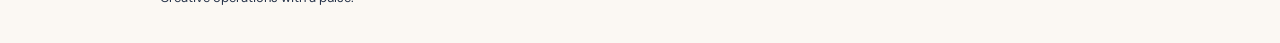
==== commit bfb174ba: "Present Samantics computer repair services as available" ====
--- a/index.html
+++ b/index.html
@@ -96,9 +96,9 @@
 
     <section class="tech-preview section-pad" id="tech-preview">
       <div class="tech-preview-copy reveal">
-        <p class="eyebrow">Now exploring / Samantics Tech Services</p>
+        <p class="eyebrow">Now offering / Samantics Tech Services</p>
         <h2>Computers behaving badly? I speak fluent troubleshooting.</h2>
-        <p>Practical help with slow laptops, software snags, storage upgrades, device setup, and selected repairs. The same curious, straightforward problem solving behind Samantics, now with actual screwdrivers.</p>
+        <p>Computer repair, troubleshooting, upgrades, software support, device setup, and those baffling little problems nobody included in the manual. The same curious, straightforward problem solving behind Samantics, now with actual screwdrivers.</p>
         <a class="button button-primary" href="tech-services.html">Explore tech services</a>
       </div>
       <div class="tech-preview-art reveal" aria-hidden="true"><span class="tech-preview-symbol">⌘</span><span class="tech-preview-label">Diagnose / explain / improve</span></div>
--- a/styles.css
+++ b/styles.css
@@ -285,3 +285,14 @@
   *, *::before, *::after { animation-duration: .01ms !important; animation-iteration-count: 1 !important; transition-duration: .01ms !important; }
   .reveal { opacity: 1; transform: none; }
 }
+
+
+/* Homepage introduction to Samantics Tech Services */
+.tech-preview { display: grid; grid-template-columns: minmax(0, 1.3fr) minmax(220px, .7fr); gap: clamp(24px, 6vw, 100px); align-items: center; background: #e4eeeb; }
+.tech-preview-copy { max-width: 850px; }
+.tech-preview h2 { max-width: 920px; margin: 0 0 26px; font: 600 clamp(42px, 5.4vw, 76px)/1.04 var(--serif); letter-spacing: -.05em; }
+.tech-preview p:not(.eyebrow) { max-width: 680px; margin: 0 0 28px; color: var(--ink-soft); font-size: 19px; }
+.tech-preview-art { position: relative; width: min(100%, 400px); aspect-ratio: 1; display: grid; place-items: center; border-radius: 42px; background: var(--ink); color: var(--white); transform: rotate(4deg); box-shadow: 16px 20px 0 #cfb6c3; }
+.tech-preview-symbol { font: 600 clamp(135px, 19vw, 250px)/1 var(--serif); }
+.tech-preview-label { position: absolute; bottom: 30px; left: 25px; right: 25px; color: #d8b1c6; font: 800 11px var(--sans); letter-spacing: .11em; text-align: center; text-transform: uppercase; }
+@media (max-width: 800px) { .tech-preview { grid-template-columns: 1fr; } .tech-preview-art { width: 240px; border-radius: 24px; } .tech-preview-symbol { font-size: 150px; } }
